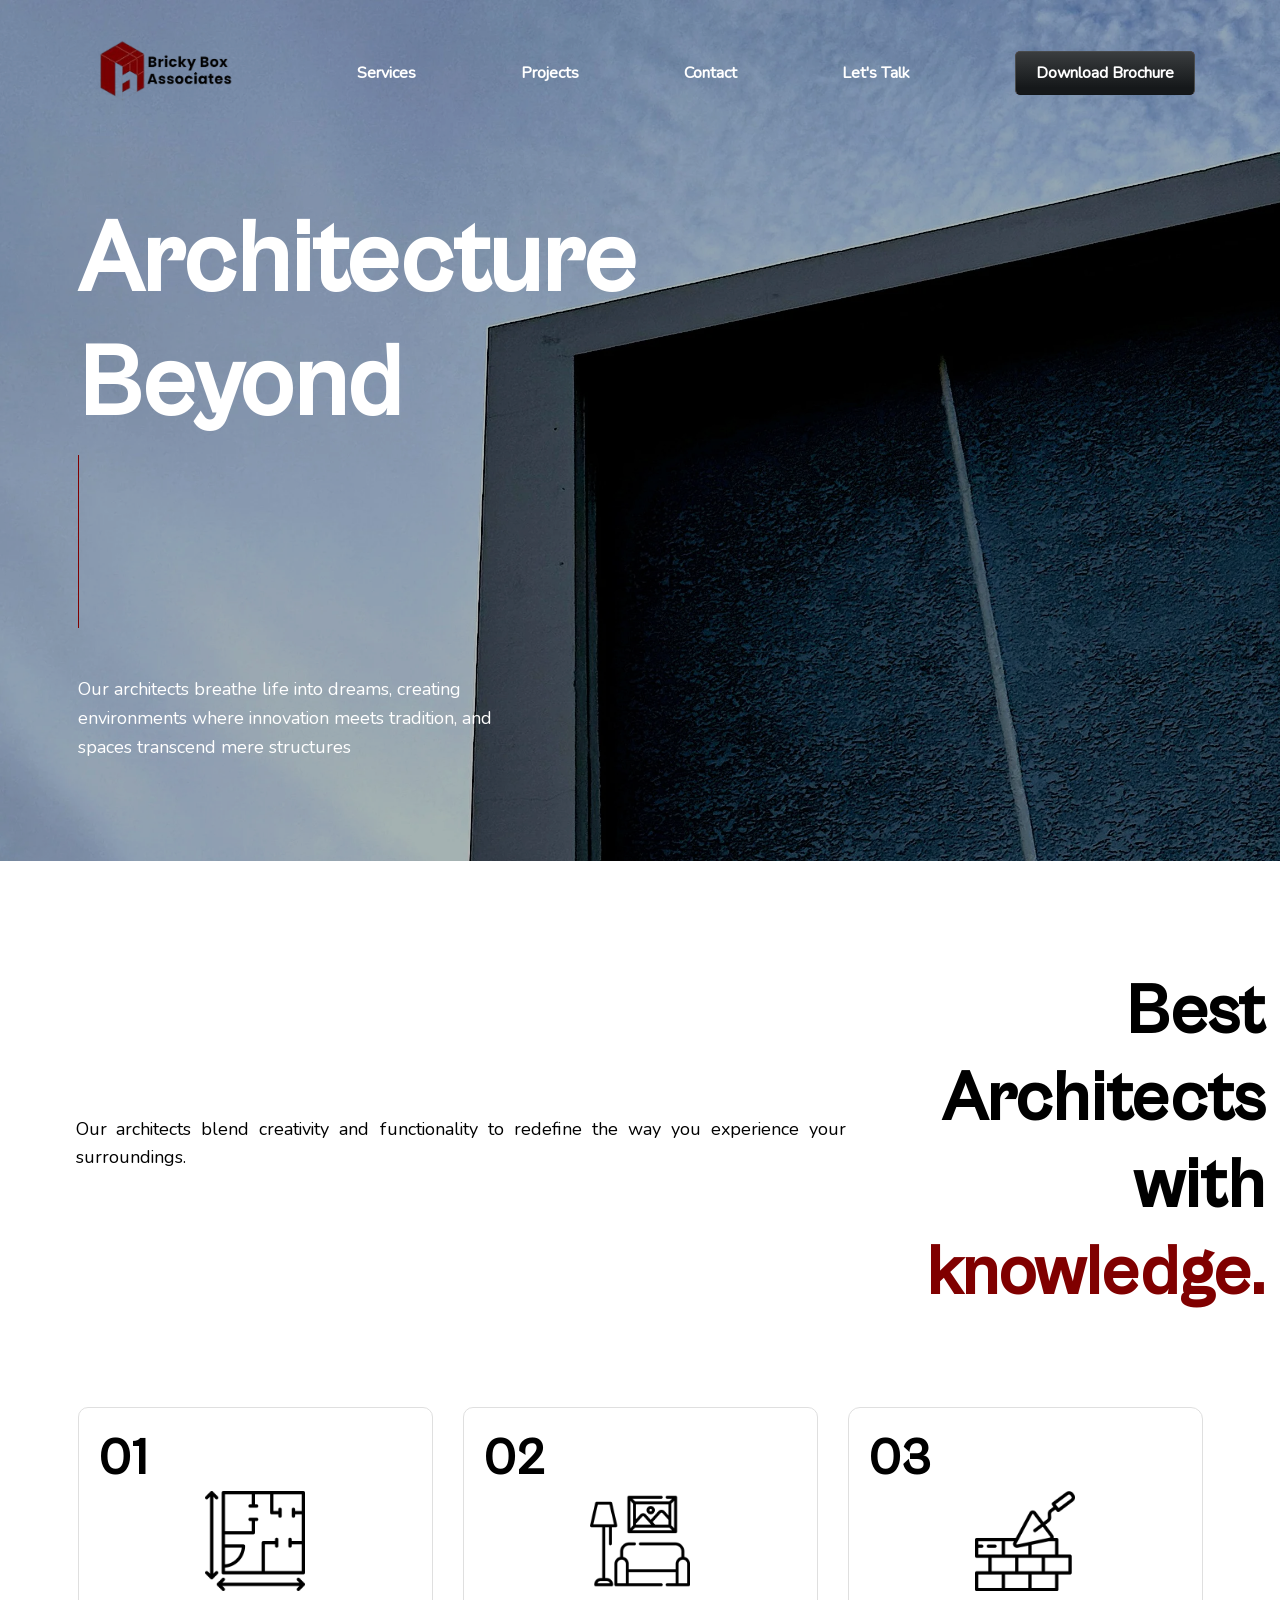
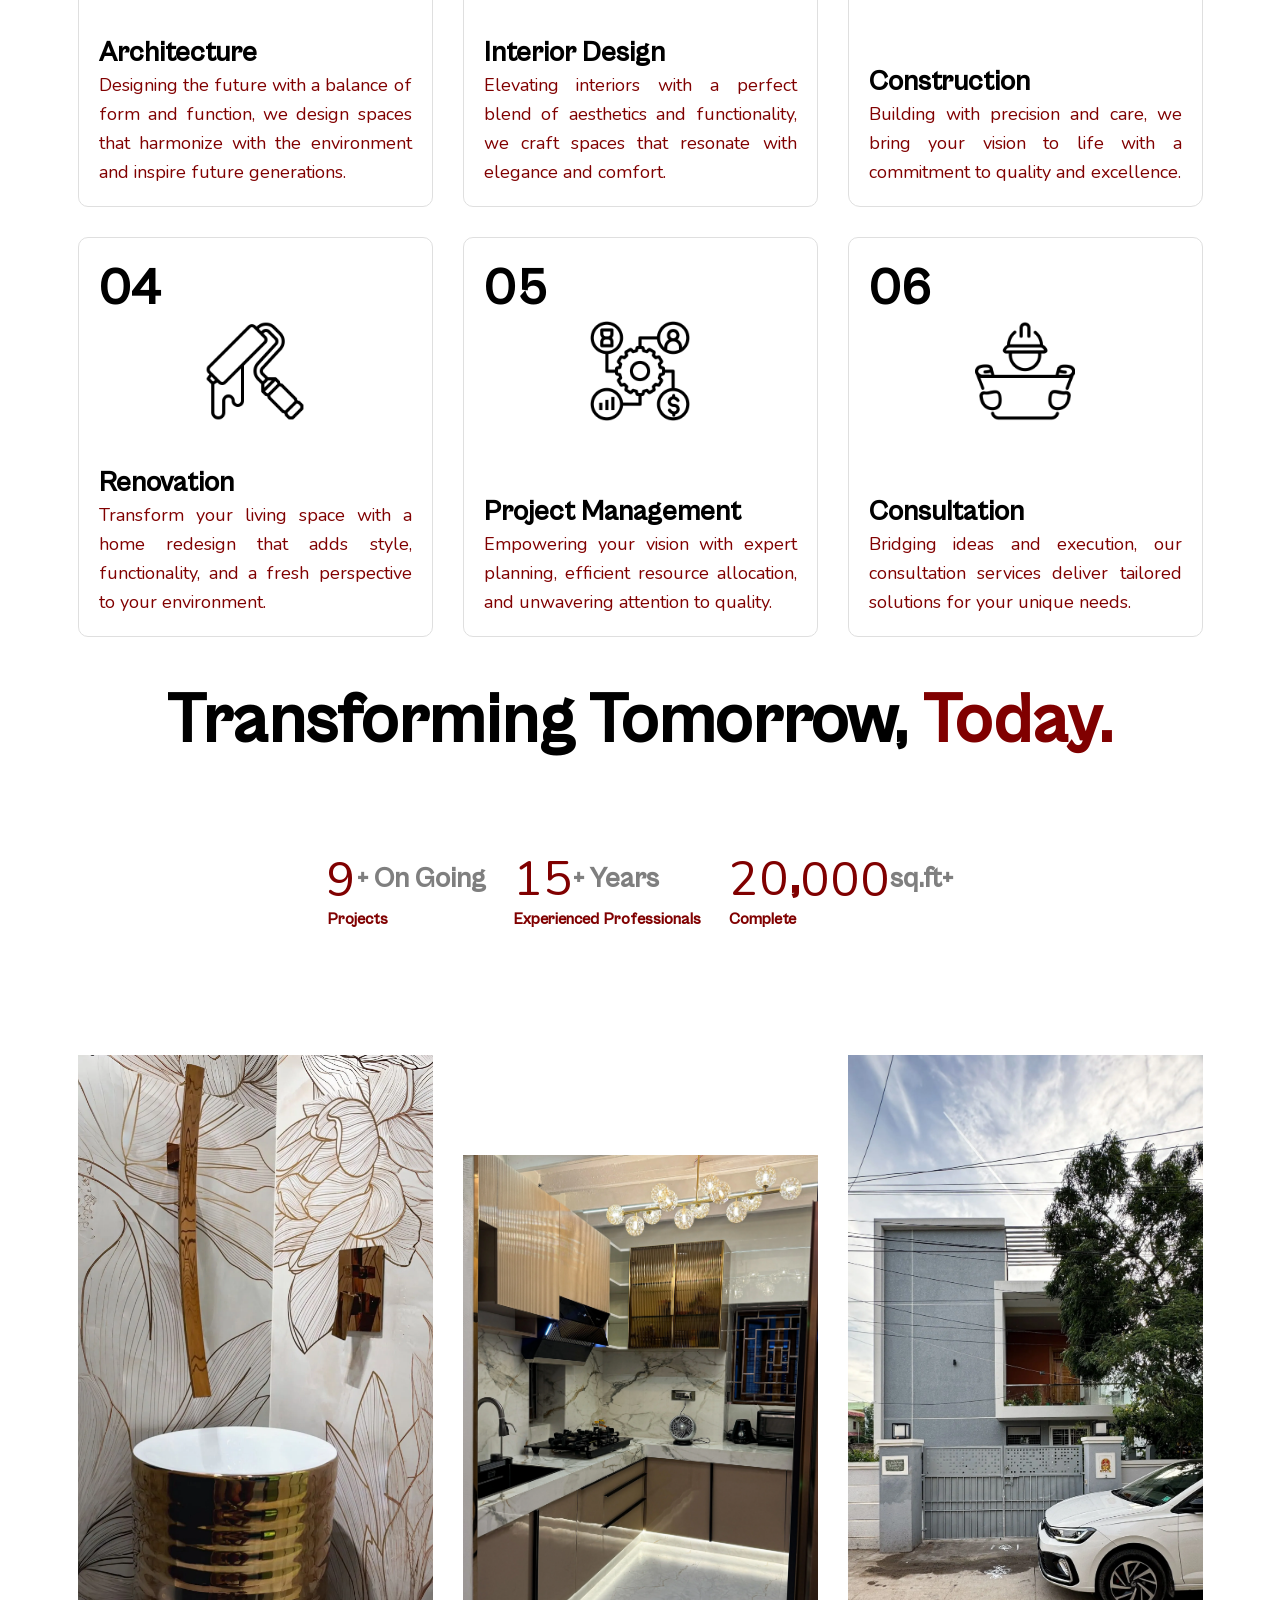
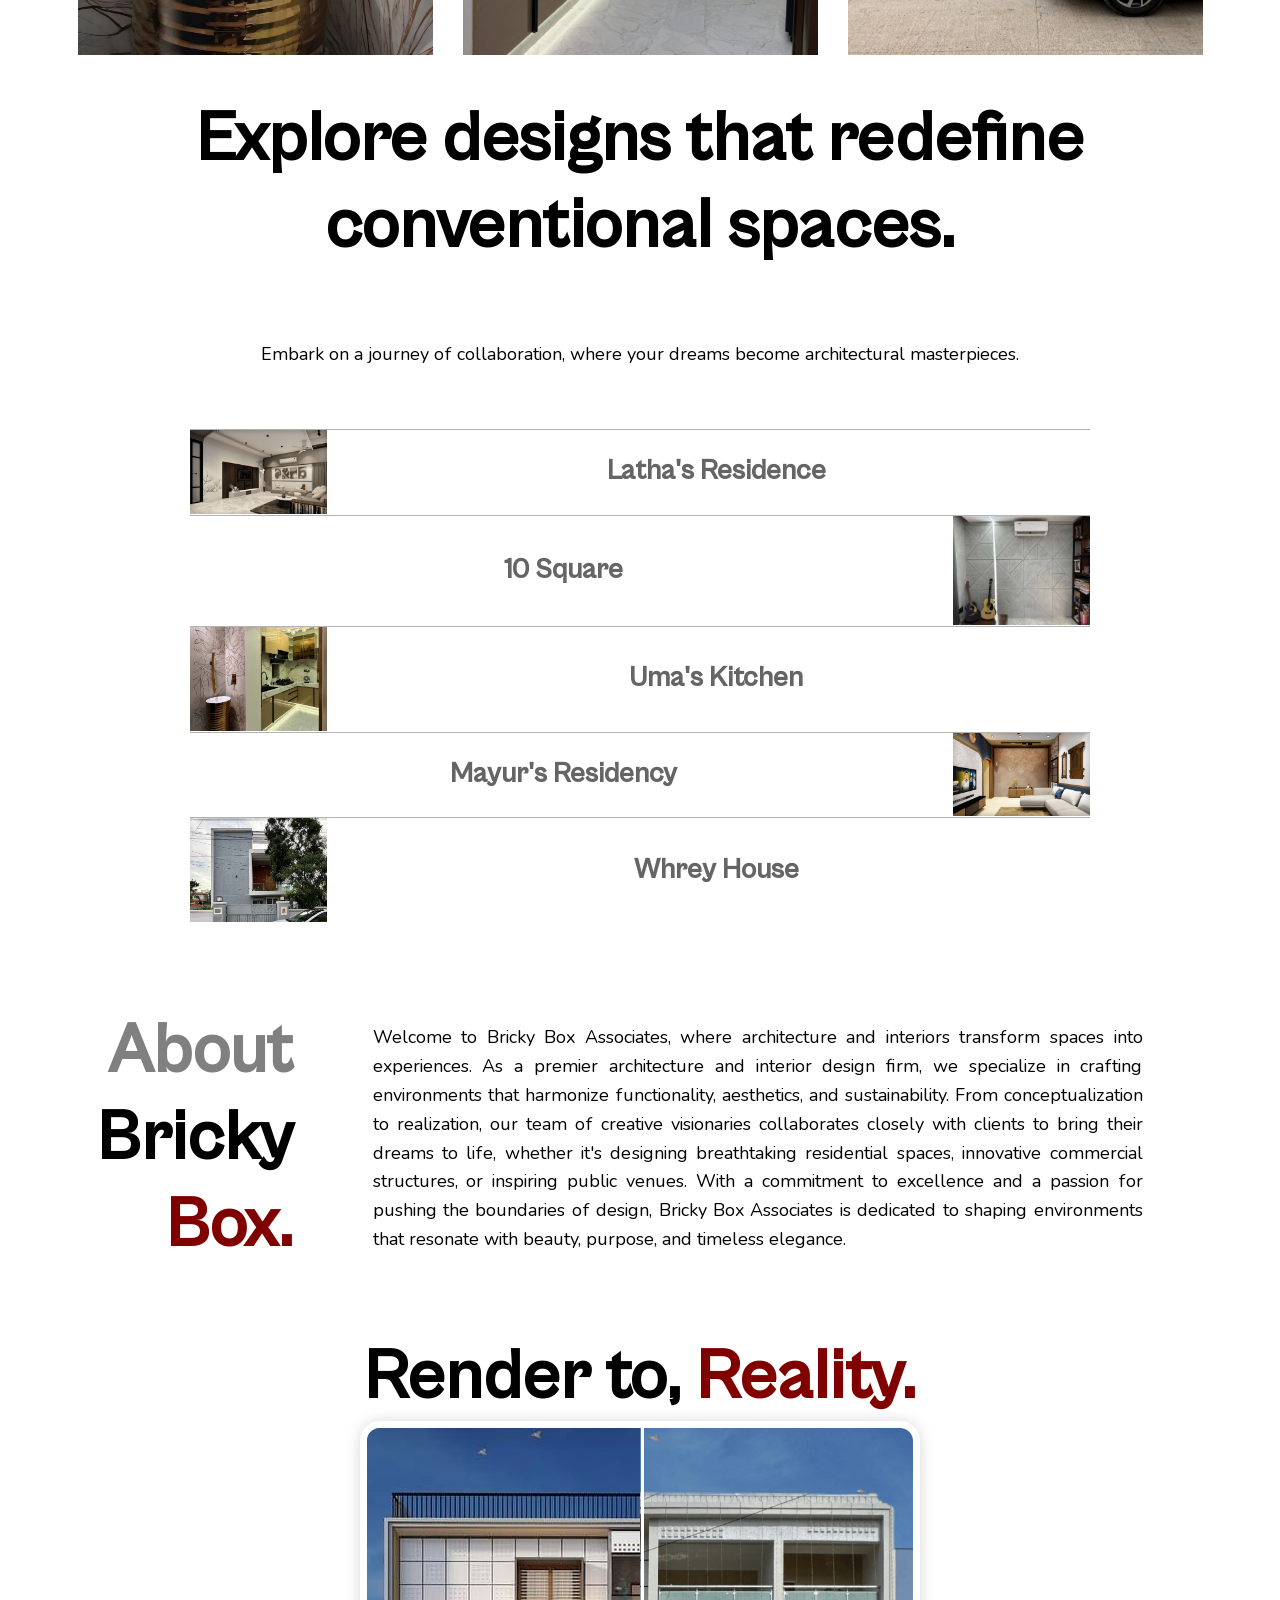
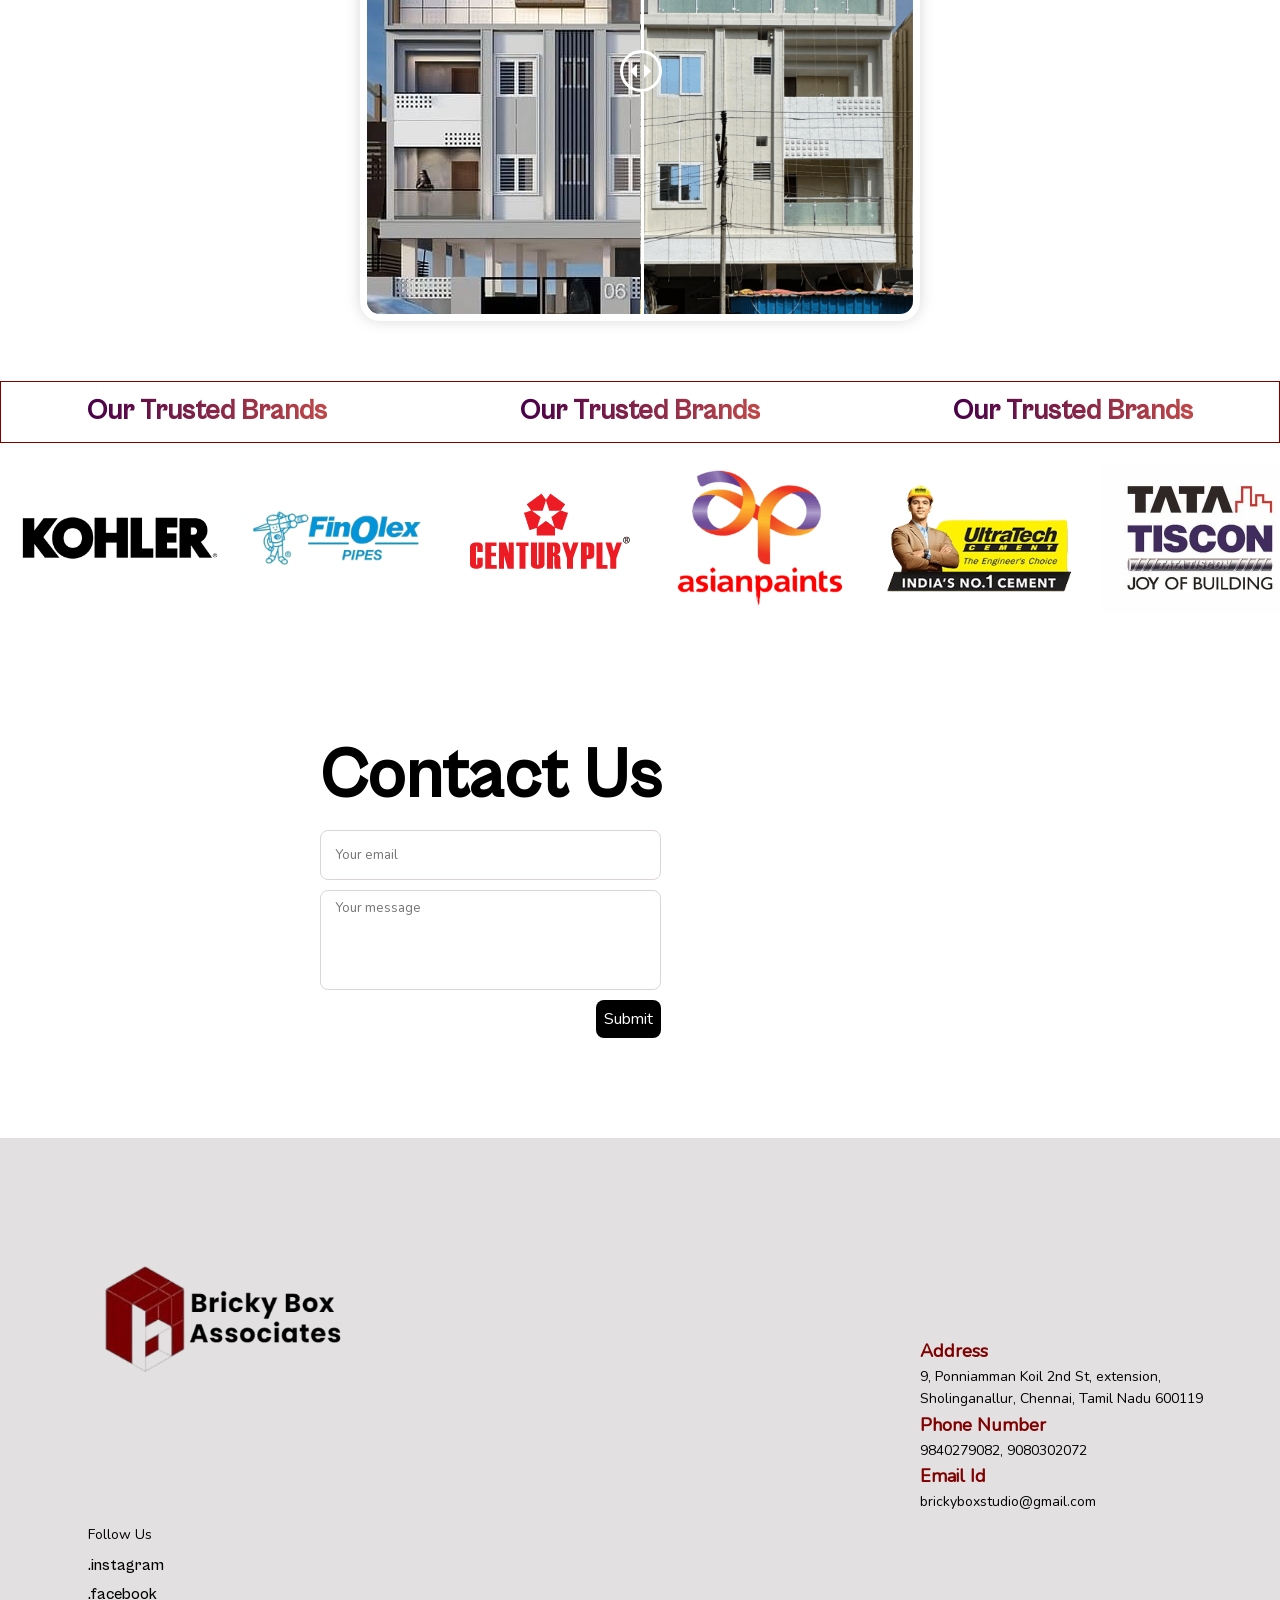
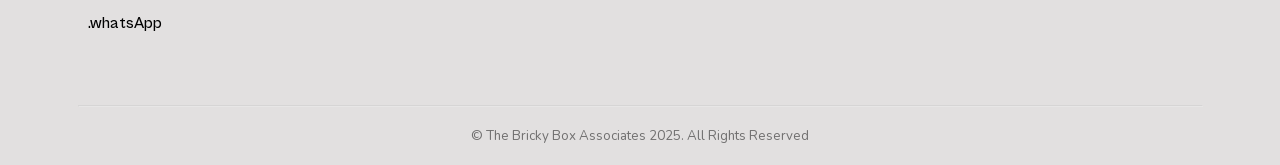
==== index.html @ faa847fd "Changed Project2" ====
<!DOCTYPE html>
<html lang="en">


<head>
    <link rel="shortcut icon" href="images/logo.png" type="favicon" />
    <meta charset="UTF-8">
    <link rel="icon" href="bricklogo.png" type="image/png">

    <meta name="viewport" content="width=device-width, initial-scale=1.0">
    <link rel="stylesheet" href="bootstrap-grid.css">
    <link rel="stylesheet" href="animate.css">
    <link rel="stylesheet" href="odometer.css">
    <link rel="stylesheet" href="style.css">
    <title>Bricky Box Associates</title>
    <style>
        
 
.menu_container {
    display: none;
}


.menu_container.active {
    display: flex
;
    align-items: center;
    justify-content: center;
    flex-wrap: wrap;
    margin: 0 auto;
    flex-direction: column;
}


.menu {
    cursor: pointer;
}

/* Optional: Mobile responsive styles */
@media screen and (max-width: 768px) {
    .menu_container {
        display: none;
        align-items: center;
        text-align: center;
        justify-content: center;
        margin: 0 auto;
        gap:20px;
        right: 0;
        background-color: #fff;
        width: 100%;
        box-shadow: 0px 4px 6px rgba(0,0,0,0.1);
         
  
    }
    
}

.intro{
    padding-block:10rem;
}
       
  

        /* Simple loading animation */
        .spinner {
            width: 50px;
            height: 50px;
            border: 5px solid #f3f3f3;
            border-top: 5px solid #3498db;
            border-radius: 50%;
            animation: spin 1s linear infinite;
        }

        @keyframes spin {
            0% { transform: rotate(0deg); }
            100% { transform: rotate(360deg); }
        }

    </style>
</head>

<body>
    <!-- <div id="loader">
        <div class="spinner"></div>
    </div> -->

    <main class="container-fluid p-0" id="#content">
        <nav class="container-fluid">
            <div class="container-xl">
                <a href="index.html" class="logo">
                    <img src="logo.png" alt="Logo">
                </a>
           
                <a href="#about">Services</a>
                <a href="#stats">Projects</a>
                <a href="#contact">Contact</a>
                <a href="https://wa.me/9840279082" target="_blank">Let's Talk</a>
                <a href="BRICKY BOX ASSOCIATES.pdf.pdf" class="btn_1" download="BRICKY BOX ASSOCIATES.pdf.pdf" id="downloadButton">
                    Download Brochure
                  </a>
               
                <div class="menu" id="menu-icon">
                    
                    <img src="images/whatsapp.png" alt="Menu" onclick="openWhatsApp()">
                    <img src="images/download 3.png" alt="Menu" onclick="downloadBrochure()">
                </div>
             
  
<script>
  
    
function openWhatsApp() {
    window.open("https://wa.me/9840279082", "_blank");
}

function downloadBrochure() {
    const link = document.createElement("a");
    link.href = "BRICKY BOX ASSOCIATES.pdf.pdf";
    link.download = "BRICKY BOX ASSOCIATES.pdf.pdf";
    document.body.appendChild(link);
    link.click();
    document.body.removeChild(link);
}
</script>

        
              
            </div>
        </nav>
        
      <script>document.getElementById("menu-icon").addEventListener("click", function () {
        const menuContainer = document.getElementById("menu-container");
        const body = document.body;
      
        // Toggle the menu visibility
        menuContainer.classList.toggle("active");
      
        // Prevent background scrolling
        if (menuContainer.classList.contains("active")) {
          body.classList.add("menu-open");
        } else {
          body.classList.remove("menu-open");
        }
      });
      
      // Close the menu and re-enable scrolling when a menu link is clicked
      const menuLinks = document.querySelectorAll(".menu_container a");
      menuLinks.forEach(link => {
        link.addEventListener("click", function () {
          const menuContainer = document.getElementById("menu-container");
          const body = document.body;
      
          menuContainer.classList.remove("active");
          body.classList.remove("menu-open");
        });
      });
      
    
    </script>
        <section class="intro">
            <div class="container-xl">
                <div class="heading_1 wow animate__animated animate__fadeInUp" id="beyond">
                    Architecture <br>
                      Beyond <br><span class="typewriter" id="type"></span>
                </div>
                <p class="wow animate__animated animate__fadeInUp" style="color: white;">
                    Our architects breathe life into dreams, creating
                    environments where innovation meets tradition,
                    and spaces transcend mere structures
                    
                </p>
                <!-- <div class="projects">
                    <div class="project wow animate__animated animate__fadeInUp">
                        <img src="images/2.jpg" alt="">
                    </div>
                    <div class="project wow animate__animated animate__fadeInUp">
                        <img src="images/3.jpg" alt="">
                    </div>
                </div> -->

            
            </div>
        </section>
        <br>
        <!-- <marquee behavior="scroll" direction="left" scrollamount="10">
            <div class="marque_holder">
             
                <img src="images/star.png" alt="">
                <div class="heading_3">SUSTAINABLE ARCHITECTURE</div>
                <img src="images/star.png" alt="">
                <div class="heading_3">INTERIOR DESIGN</div>
                <img src="images/star.png" alt="">
                <div class="heading_3">STRUCTURAL DESIGN</div>
                <img src="images/star.png" alt="">
                <div class="heading_3">BUILDING INFORMATION MODELING (BIM)</div>
                <img src="images/star.png" alt="">
                <div class="heading_3">PROJECT MANAGEMENT</div>
                <img src="images/star.png" alt="">
                <div class="heading_3">CONCEPTUAL DESIGN</div>
                <img src="images/star.png" alt="">
                <div class="heading_3"> PLANNING</div>
                <img src="images/star.png" alt="">
                <div class="heading_3">LANDSCAPE</div>
            </div>
        </marquee> -->
       
        <section class="about" id="about">
            <br><br><br>
            <div class="container-xl">
                <div class="section_heading">
                    <div>
                        <p class="wow animate__animated animate__fadeInUp">
                            Our architects blend creativity and functionality to redefine the way you experience your surroundings.
                        </p>
                    </div>
                    <div>
                        <div class="heading_2 wow animate__animated animate__fadeInUp" id="services">
                            Best Architects with <br>
                            <span>knowledge.</span>
                        </div>
                    </div>
                </div>
                <div class="row g-5">
                    <div class="col-md-4">
                        <div class="card wow animate__animated animate__fadeInUp animate__delay-0.5s">
                            <div class="card_header">
                                <span>01</span>
                                <div class="icon">
                                    <img src="images/arrow.png" alt="">
                                </div>
                            </div>
                            <center><img src="images/blueprint.png" style="width: 100px; height: 100px;"></center>
                            <div class="card_body">
                                <div class="heading_3">Architecture</div>
                                <p>Designing the future with a balance of form and function, we design spaces that harmonize with the environment and inspire future generations.</p>
                            </div>
                        </div>
                    </div>
                    <div class="col-md-4">
                        <div class="card wow animate__animated animate__fadeInUp animate__delay-1000ms">
                            <div class="card_header">
                                <span>02</span>
                                <div class="icon">
                                    <img src="images/arrow.png" alt="">
                                </div>
                            </div>
                            <center><img src="images/interior-design.png" style="width: 100px; height: 100px;"></center>
                            <div class="card_body">
                                <div class="heading_3">Interior Design</div>
                                <p>Elevating interiors with a perfect blend of aesthetics and functionality, we craft spaces that resonate with elegance and comfort.</p>
                            </div>
                        </div>
                    </div>
                    <div class="col-md-4">
                        <div class="card card_bg wow animate__animated animate__fadeInUp animate__delay-1500ms">
                            <div class="card_header">
                                <span>03</span>
                            </div>
                            <center><img src="images/brickwall.png" style="width: 100px; height: 100px;"></center>
                            <div class="card_body">
                                <div class="heading_3">Construction</div>
                                <p>Building with precision and care, we bring your vision to life with a commitment to quality and excellence.</p>
                            </div>
                        </div>
                    </div>
                    <div class="col-md-4">
                        <div class="card wow animate__animated animate__fadeInUp animate__delay-2000ms">
                            <div class="card_header">
                                <span>04</span>
                                <div class="icon">
                                    <img src="images/arrow.png" alt="">
                                </div>
                            </div>
                            <center><img src="images/paint-roller.png" style="width: 100px; height: 100px;"></center>
                            <div class="card_body">
                                <div class="heading_3">Renovation</div>
                                <p>Transform your living space with a home redesign that adds style, functionality, and a fresh perspective to your environment.</p>
                            </div>
                        </div>
                    </div>
                    <div class="col-md-4">
                        <div class="card wow animate__animated animate__fadeInUp animate__delay-2500ms">
                            <div class="card_header">
                                <span>05</span>
                                <div class="icon">
                                    <img src="images/arrow.png" alt="">
                                </div>
                            </div>
                            <center><img src="images/project-management.png" style="width: 100px; height: 100px;"></center>
                            <div class="card_body">
                                <div class="heading_3">Project Management</div>
                                <p>Empowering your vision with expert planning, efficient resource allocation, and unwavering attention to quality.</p>
                            </div>
                        </div>
                    </div>
                    <div class="col-md-4">
                        <div class="card wow animate__animated animate__fadeInUp animate__delay-300ms">
                            <div class="card_header">
                                <span>06</span>
                                <div class="icon">
                                    <img src="images/arrow.png" alt="">
                                </div>
                            </div>
                            <center><img src="images/engineer.png" style="width: 100px; height: 100px;"></center>
                            <div class="card_body">
                                <div class="heading_3">Consultation</div>
                                <p>Bridging ideas and execution, our consultation services deliver tailored solutions for your unique needs.</p>
                            </div>
                        </div>
                    </div>
                </div>
            </div>
        </section>
        
        <section class="rating">
            
            <div class="section_heading">
                <div class="heading_2 wow animate__animated animate__fadeInUp">
                    Transforming Tomorrow, <span>Today.</span> 
                </div>
            </div>
          
            <div class="container-xl">
                <!-- <div class="section_heading">
                    <div>
                        <div class="heading_2 wow animate__animated animate__fadeInUp">
                            Best Architect with 
                            knowledge
                        </div>
                    </div>
                    <div>
                        <p class="wow animate__animated animate__fadeInUp">
                            Welcome to a world where spaces transform into
                            works of art. Our architects bring a touch of
                            brilliance to every project
                        </p>
                      
                    </div>
                </div> -->
                <div class="stats" id="stats">
                    <div class="stat">
                        <div class="users heading_3"><span class="odometer" data-value="9">0</span>+ On Going</div>
                        <span> Projects</span>
                    </div>
                    <div class="stat">
                        <div class="shipments heading_3"><span class="odometer" data-value="15">0</span>+ Years</div>
                        <span> Experienced Professionals</span>
                    </div>
                    <div class="stat">
                        <div class="ratings heading_3"><span class="odometer" data-value="20000">0</span>sq.ft+</div>
                        <span>Complete</span>
                    </div>
                </div>
                <div class="row g-5">
                    <div class="col-md-4 image-card wow animate__animated animate__fadeInLeft" >
                        <img src="images/3-22.webp" alt="">
                    </div>
                    <div class="col-md-4 image-card wow animate__animated animate__fadeInUp">
                        <img src="images/IMG_6014.webp" alt="">
                        
                    </div>
                    <div class="col-md-4 image-card wow animate__animated animate__fadeInRight">
                        
                        <img src="images/slider3.webp" alt="">
                    </div>
                </div>
            </div>
        </section>
        <section class="portfolio">
            <div class="container-xl">
                <div class="section_heading">
                    <div class="heading_2 wow animate__animated animate__fadeInUp">
                        Explore designs that redefine <br>
                        conventional spaces.
                    </div>
                    <p class="wow animate__animated animate__fadeInUp">Embark on a journey of collaboration, where your dreams become architectural masterpieces.</p>
                </div>
                <div class="showcases">
                    <a href="Project1.html">
                         <div class="showcase wow animate__animated animate__fadeInUp">
                        
                        <div class="row">
                            <div class="col-md-2">
                                <img src="images/LathaResidency/LI FI_Photo - 4.jpg" alt="">
                            </div>
                            <div class="col-md-10">
                                <div class="heading_3">Latha's Residence</div>
                            </div>
                        </div>
                    </div></a>
                    <a href="Project2.html">
                    <div class="showcase wow animate__animated animate__fadeInUp">
                        <div class="row">
                            <div class="col-md-10">
                                <div class="heading_3">10 Square</div>
                            </div>
                            <div class="col-md-2">
                                <img src="images/10Square/IMG_2403-min (1).avif" alt="">
                            </div>
                        </div>
                    </div>
                </a>
                    <a href="Project3.html"><div class="showcase wow animate__animated animate__fadeInUp">
                        <div class="row">
                            <div class="col-md-2">
                                <img src="images/UmasKitchen/nextbanner.JPG" alt="">
                            </div>
                            <div class="col-md-10">
                                <div class="heading_3">Uma's Kitchen</div>
                            </div>
                        </div>
                    </div></a>
                    <a href="Project4.html"> <div class="showcase wow animate__animated animate__fadeInUp">
                        <div class="row">
                            <div class="col-md-10">
                                <div class="heading_3">Mayur's  Residency</div>
                            </div>
                            <div class="col-md-2">
                                <img src="images/MayurResidency/FINAL RENDER (LIVING ROOM)_14 - Photo.jpg" alt="">
                            </div>
                        </div>
                    </div></a>
                    <a href="Project5.html"><div class="showcase wow animate__animated animate__fadeInUp">
                        <div class="row">
                            <div class="col-md-2">
                                <img src="images/WhreyHouse/banner.JPG" alt="">
                            </div>

                            <div class="col-md-10">
                                <div class="heading_3">Whrey House</div>
                            </div>
                        </div>
                    </div>
                    </a>
                </div>
            </div>
        </section>
   
        
        <section class="brands" id="brands">
            <div class="container-xl">
                <div class="section_heading">
                    
                    <div>
                        <div class="heading_2 wow animate__animated animate__fadeInUp">
                            <span style="color: gray;">About</span> Bricky <span>Box.</span>  <br>
                           
                        
                        </div>
                    </div>
                    <div>
                        <p class="wow animate__animated animate__fadeInUp">
                            Welcome to Bricky Box Associates, where architecture and interiors transform spaces into experiences. As a premier architecture and interior design firm, we specialize in crafting environments that harmonize functionality, aesthetics, and sustainability. From conceptualization to realization, our team of creative visionaries collaborates closely with clients to bring their dreams to life, whether it's designing breathtaking residential spaces, innovative commercial structures, or inspiring public venues. With a commitment to excellence and a passion for pushing the boundaries of design, Bricky Box Associates is dedicated to shaping environments that resonate with beauty, purpose, and timeless elegance.
                        </p>
                       
                    </div>
                </div>
            </div>
            
            <!-- <div class="row g-0">
                <div class="col-md-3 col-sm-6 brand-holder">
                    <div class="brand-image wow animate__animated animate__fadeInUp">
                        <img src="images/Black_and_White_Modern_Personal_Brand_Logo__1_-removebg-preview.png" alt="">
                    </div>
                </div>
                <div class="col-md-3 col-sm-6 brand-holder">
                    <div class="brand-image wow animate__animated animate__fadeInUp animate__delay-1s">
                        <img src="images/brands3 (2).png " alt="">
                    </div>
                </div>
                <div class="col-md-3 col-sm-6 brand-holder">
                    <div class="brand-image wow animate__animated animate__fadeInUp animate__delay-2s">
                        <img src="images/Black_Cream_Minimalist_Monogram_Initial_Logo__1_-removebg-preview.png" alt="">
                    </div>
                </div>
                <div class="col-md-3 col-sm-6 brand-holder">
                    <div class="brand-image wow animate__animated animate__fadeInUp animate__delay-3s">
                        <img src="images/brands3 (3).png" alt="">
                    </div>
                </div>
              
            </div> -->
        </section>
        <section class="render">
        <div class="section_heading">
            <div class="heading_2 wow animate__animated animate__fadeInUp">
                Render to, <span>Reality.</span> 
            </div>
        </div>
<center>
        <div class="wrapper">
            <div class="images">
              <div class="img-1"></div>
              <div class="img-2"></div>
            </div>
            <div class="slider">
              <div class="drag-line">
                <span></span>
              </div>
              <input type="range" min="0" max="100" value="50">
            </div>
          </div>
        </center>
        </section>
         
      
          <script>
            const slider = document.querySelector(".slider input");
            const img = document.querySelector(".images .img-2");
            const dragLine = document.querySelector(".slider .drag-line");
            slider.oninput = ()=>{
              let sliderVal = slider.value;
              dragLine.style.left = sliderVal + "%";
              img.style.width = sliderVal + "%";
            }
          </script>
          <section>
          <div class="one">
            

<div class="marquee">
   
  
    <div aria-hidden="true" class="marquee__group">
        
    </div>
  </div>
  
  <div class="marquee marquee--borders" style="--duration: 60s">
    <div class="marquee__group">
      <p class="heading_3 wow animate__animated animate__fadeInUp">Our Trusted Brands</p>
      <p aria-hidden="true" class="heading_3 wow animate__animated animate__fadeInUp">Our Trusted Brands</p>
      <p aria-hidden="true" class="heading_3 wow animate__animated animate__fadeInUp">Our Trusted Brands</p>
    </div>
  
    <div aria-hidden="true" class="marquee__group">
      <p class="heading_3 wow animate__animated animate__fadeInUp">Our Trusted Brands</p>
      <p class="heading_3 wow animate__animated animate__fadeInUp">Our Trusted Brands</p>
      <p class="heading_3 wow animate__animated animate__fadeInUp">Our Trusted Brands</p>
    </div>
  </div>
  
  <div class="marquee marquee--reverse">
    <div class="marquee__group">
        
        <img src="images/kaja.webp" alt="">  
        <img src="images/kohler-logo.png" alt="">  
    
        <img src="images/finolex-pipes-111-6-removebg-preview.png" alt="">
        <img src="images/century.png" alt="">
        <img src="images/asianpaints.png" alt="">
        <img src="images/ultra-removebg-preview.png" alt="">
        <img src="images/tata tiscon.jpg" alt="">
        <img src="images/Saint Gobain.jpg" alt="">
        <img src="images/hettich-logo.png" alt="">
        <img src="images/haefele_logo.png" alt="">
        <img src="images/ebco-removebg-preview.png" alt="">
    
        <img src="images/legrand-logo.png" alt="">
        <img src="images/kaja.webp" alt="">  
        <img src="images/kohler-logo.png" alt="">  
    
        <img src="images/finolex-pipes-111-6-removebg-preview.png" alt="">
        <img src="images/century.png" alt="">
        <img src="images/asianpaints.png" alt="">
        <img src="images/ultra-removebg-preview.png" alt="">
        <img src="images/tata tiscon.jpg" alt="">
        <img src="images/Saint Gobain.jpg" alt="">
        <img src="images/hettich-logo.png" alt="">
        <img src="images/haefele_logo.png" alt="">
        <img src="images/ebco-removebg-preview.png" alt="">
    
        <img src="images/legrand-logo.png" alt="">
        <img src="images/kaja.webp" alt="">  
        <img src="images/kohler-logo.png" alt="">  
    
        <img src="images/finolex-pipes-111-6-removebg-preview.png" alt="">
        <img src="images/century.png" alt="">
        <img src="images/asianpaints.png" alt="">
        <img src="images/ultra-removebg-preview.png" alt="">
        <img src="images/tata tiscon.jpg" alt="">
        <img src="images/Saint Gobain.jpg" alt="">
        <img src="images/hettich-logo.png" alt="">
        <img src="images/haefele_logo.png" alt="">
        <img src="images/ebco-removebg-preview.png" alt="">
    
        <img src="images/legrand-logo.png" alt="">
        
      
       
      </div>
    
      
  </div>
          </div>
        </section>


          <div class="contact" id="contact">
            <div class="contact-content">  
                <form class="form" action="https://formsubmit.co/brickyboxstudio@gmail.com" method="POST">
                    <div class="heading_2 wow animate__animated animate__fadeInUp">
                        Contact Us
                    </div>
                    <input type="text" placeholder="Your email" name="email" class="input" id="email">
                    <textarea placeholder="Your message" id="" name="name"></textarea>
                    <button type="submit">Submit</button>
                </form>
            </div>  
        
            <div class="map-container">
                <iframe class="map" width="100%" height="300" frameborder="0" scrolling="no" marginheight="0" marginwidth="0" 
                    src="https://maps.google.com/maps?width=100%25&amp;height=500&amp;hl=en&amp;q=Bricky%20Box%20Associates+(Bricky%20Box)&amp;t=&amp;z=15&amp;ie=UTF8&amp;iwloc=B&amp;output=embed">
                </iframe>
            </div>
        </div>
        <script>
          
            function sendemail(e) {
                e.preventDefault(); 
                Email.send({
                    Host : "smtp.elasticemail.com", // SMTP server
                    Username : "janishkumarjk25@gmail.com", // Replace with your email address
                    Password : "1FAC9B37ED07A6842DBCA053C4B9884CF5C9", // Replace with your SMTP API key
                    To : 'yuvaraj0313@gmail.com', // Recipient's email address
                    From : document.getElementById('email').value, // Sender's email address
                    Subject : "Contact Us Form - " + document.getElementById('email').value, // Subject of the email
                    Body : document.getElementById('message').value // Message body from textarea
                }).then(
                    message => alert("Email sent successfully!")
                ).catch(
                    error => alert("Failed to send email. Please try again.")
                );
                
                return true; // Return true to confirm submission
            }
        </script>
        <footer>
            <div class="container-xl">
                <div class="footer">
                    <div>
                        <a href="index.html" class="logo wow animate__animated animate__fadeInUp">
                            <img src="logo.png" alt="" style="height: 300px; width: 300px;">
                        </a>
                        <div class="wow animate__animated animate__fadeInUp">
                            <p>Follow Us</p>
                            <span> <a href="https://www.instagram.com/bricky_box?igsh=MXVsbTZweWZ0eHV1Yg==">.instagram</a></span>
                            <span> <a href="https://www.facebook.com/share/1EKoUywx1z/">.facebook</a></span>
                            <span>  <a href="https://wa.me/9840279082" target="_blank">.whatsApp</a></span>
                        </div>
                    </div>
                    <div class="wow animate__animated animate__fadeInUp">
                        <p>
                            <b style="font-weight: bold; color: maroon; font-size: large;">Address</b> <br>
                            <a href="https://maps.app.goo.gl/8CMjiecNEFTiKjtT8" 
                               target="_blank" 
                               style="text-decoration: none; color: black;">
                              9, Ponniamman Koil 2nd St, extension, <br>Sholinganallur, Chennai, Tamil Nadu 600119
                            </a>
                            <br>
                            <b style="font-weight: bold; color: maroon; font-size: large;">Phone Number</b> <br>
                            <a href="tel:9840279082" style="text-decoration: none; color: black;">9840279082</a>, 
                            <a href="tel:9080302072" style="text-decoration: none; color: black;">9080302072</a>
                            <br>
                            <b style="font-weight: bold; color: maroon; font-size: large;">Email Id</b> <br>
                            <a href="mailto:brickyboxstudio@gmail.com" style="text-decoration: none; color: black;">brickyboxstudio@gmail.com</a>
                          </p>
                          
                    </div>
                  

                  
                </div>
                <br>
                <hr>
                <small> &copy; The Bricky Box Associates 2025. All Rights Reserved</small>
            </div>
        </footer>
    </main>
    <script src="odometer.js"></script>
    <script src="wow.js"></script>
    <script src="lenis.js"></script>
    <script>
        document.querySelectorAll('a[href^="#"]').forEach(anchor => {
    anchor.addEventListener('click', function (e) {
        e.preventDefault();

        const targetElement = document.querySelector(this.getAttribute('href'));
        window.scrollTo({
            top: targetElement.offsetTop,
            behavior: 'smooth'
        });
    });
});

        const wow = new WOW();
        wow.init();
        const lenis = new Lenis();
        const stats = document.querySelector('.stats');
        let odometerStarted = false;

        function raf(time) {
            lenis.raf(time);
            const statsPosition = stats.getBoundingClientRect();
            if (!odometerStarted && statsPosition.top <= window.innerHeight && statsPosition.bottom >= 0) {
                const odometers = document.querySelectorAll('.odometer');
                odometers.forEach(odometer => {
                    odometer.innerHTML = odometer.getAttribute('data-value');
                });
                odometerStarted = true;
            }
            requestAnimationFrame(raf);
        }
        requestAnimationFrame(raf);
        
        const menu = document.querySelector(".menu");
        const menuContainer = document.querySelector(".menu_container");
        let menuToggle = false;
        menu.addEventListener("click", ()=>{
            if(!menuToggle){
                menuContainer.style.transform = "translateX(0)";
                lenis.stop();
            }
            else{
                menuContainer.style.transform = "translateX(100%)";
                lenis.start();
            }
            
            menuToggle = !menuToggle
        })

        function initComparisons() {
  var x, i;
  /* Find all elements with an "overlay" class: */
  x = document.getElementsByClassName("img-comp-overlay");
  for (i = 0; i < x.length; i++) {
    /* Once for each "overlay" element:
    pass the "overlay" element as a parameter when executing the compareImages function: */
    compareImages(x[i]);
  }
  function compareImages(img) {
    var slider, img, clicked = 0, w, h;
    /* Get the width and height of the img element */
    w = img.offsetWidth;
    h = img.offsetHeight;
    /* Set the width of the img element to 50%: */
    img.style.width = (w / 2) + "px";
    /* Create slider: */
    slider = document.createElement("DIV");
    slider.setAttribute("class", "img-comp-slider");
    /* Insert slider */
    img.parentElement.insertBefore(slider, img);
    /* Position the slider in the middle: */
    slider.style.top = (h / 2) - (slider.offsetHeight / 2) + "px";
    slider.style.left = (w / 2) - (slider.offsetWidth / 2) + "px";
    /* Execute a function when the mouse button is pressed: */
    slider.addEventListener("mousedown", slideReady);
    /* And another function when the mouse button is released: */
    window.addEventListener("mouseup", slideFinish);
    /* Or touched (for touch screens: */
    slider.addEventListener("touchstart", slideReady);
     /* And released (for touch screens: */
    window.addEventListener("touchend", slideFinish);
    function slideReady(e) {
      /* Prevent any other actions that may occur when moving over the image: */
      e.preventDefault();
      /* The slider is now clicked and ready to move: */
      clicked = 1;
      /* Execute a function when the slider is moved: */
      window.addEventListener("mousemove", slideMove);
      window.addEventListener("touchmove", slideMove);
    }
    function slideFinish() {
      /* The slider is no longer clicked: */
      clicked = 0;
    }
    function slideMove(e) {
      var pos;
      /* If the slider is no longer clicked, exit this function: */
      if (clicked == 0) return false;
      /* Get the cursor's x position: */
      pos = getCursorPos(e)
      /* Prevent the slider from being positioned outside the image: */
      if (pos < 0) pos = 0;
      if (pos > w) pos = w;
      /* Execute a function that will resize the overlay image according to the cursor: */
      slide(pos);
    }
    function getCursorPos(e) {
      var a, x = 0;
      e = (e.changedTouches) ? e.changedTouches[0] : e;
      /* Get the x positions of the image: */
      a = img.getBoundingClientRect();
      /* Calculate the cursor's x coordinate, relative to the image: */
      x = e.pageX - a.left;
      /* Consider any page scrolling: */
      x = x - window.pageXOffset;
      return x;
    }
    function slide(x) {
      /* Resize the image: */
      img.style.width = x + "px";
      /* Position the slider: */
      slider.style.left = img.offsetWidth - (slider.offsetWidth / 2) + "px";
    }
  }
}
    </script>
    <script>
        initComparisons();
        </script>
</body>
</html>
---- odometer.css ----
/* ===( Build By : CODE AASHU )=== */
.odometer.odometer-auto-theme, .odometer.odometer-theme-default {
    display: inline-block;
    vertical-align: middle;
    *vertical-align: auto;
    *zoom: 1;
    *display: inline;
    position: relative;
  }
  .odometer.odometer-auto-theme .odometer-digit, .odometer.odometer-theme-default .odometer-digit {
    display: inline-block;
    vertical-align: middle;
    *vertical-align: auto;
    *zoom: 1;
    *display: inline;
    position: relative;
  }
  .odometer.odometer-auto-theme .odometer-digit .odometer-digit-spacer, .odometer.odometer-theme-default .odometer-digit .odometer-digit-spacer {
    display: inline-block;
    vertical-align: middle;
    *vertical-align: auto;
    *zoom: 1;
    *display: inline;
    visibility: hidden;
  }
  .odometer.odometer-auto-theme .odometer-digit .odometer-digit-inner, .odometer.odometer-theme-default .odometer-digit .odometer-digit-inner {
    text-align: left;
    display: block;
    position: absolute;
    top: 0;
    left: 0;
    right: 0;
    bottom: 0;
    overflow: hidden;
  }
  .odometer.odometer-auto-theme .odometer-digit .odometer-ribbon, .odometer.odometer-theme-default .odometer-digit .odometer-ribbon {
    display: block;
  }
  .odometer.odometer-auto-theme .odometer-digit .odometer-ribbon-inner, .odometer.odometer-theme-default .odometer-digit .odometer-ribbon-inner {
    display: block;
    -webkit-backface-visibility: hidden;
  }
  .odometer.odometer-auto-theme .odometer-digit .odometer-value, .odometer.odometer-theme-default .odometer-digit .odometer-value {
    display: block;
    -webkit-transform: translateZ(0);
  }
  .odometer.odometer-auto-theme .odometer-digit .odometer-value.odometer-last-value, .odometer.odometer-theme-default .odometer-digit .odometer-value.odometer-last-value {
    position: absolute;
  }
  .odometer.odometer-auto-theme.odometer-animating-up .odometer-ribbon-inner, .odometer.odometer-theme-default.odometer-animating-up .odometer-ribbon-inner {
    -webkit-transition: -webkit-transform 2s;
    -moz-transition: -moz-transform 2s;
    -ms-transition: -ms-transform 2s;
    -o-transition: -o-transform 2s;
    transition: transform 2s;
  }
  .odometer.odometer-auto-theme.odometer-animating-up.odometer-animating .odometer-ribbon-inner, .odometer.odometer-theme-default.odometer-animating-up.odometer-animating .odometer-ribbon-inner {
    -webkit-transform: translateY(-100%);
    -moz-transform: translateY(-100%);
    -ms-transform: translateY(-100%);
    -o-transform: translateY(-100%);
    transform: translateY(-100%);
  }
  .odometer.odometer-auto-theme.odometer-animating-down .odometer-ribbon-inner, .odometer.odometer-theme-default.odometer-animating-down .odometer-ribbon-inner {
    -webkit-transform: translateY(-100%);
    -moz-transform: translateY(-100%);
    -ms-transform: translateY(-100%);
    -o-transform: translateY(-100%);
    transform: translateY(-100%);
  }
  .odometer.odometer-auto-theme.odometer-animating-down.odometer-animating .odometer-ribbon-inner, .odometer.odometer-theme-default.odometer-animating-down.odometer-animating .odometer-ribbon-inner {
    -webkit-transition: -webkit-transform 2s;
    -moz-transition: -moz-transform 2s;
    -ms-transition: -ms-transform 2s;
    -o-transition: -o-transform 2s;
    transition: transform 2s;
    -webkit-transform: translateY(0);
    -moz-transform: translateY(0);
    -ms-transform: translateY(0);
    -o-transform: translateY(0);
    transform: translateY(0);
  }
  
  .odometer.odometer-auto-theme, .odometer.odometer-theme-default {
    font-family: "Helvetica Neue", sans-serif;
    line-height: 1.1em;
  }
  .odometer.odometer-auto-theme .odometer-value, .odometer.odometer-theme-default .odometer-value {
    text-align: center;
  }
---- style.css ----
* {
  margin: 0;
  padding: 0;
  box-sizing: border-box;
  font-family: "text", sans-serif;
 
  font-weight: 500;
}

html {
  font-size: 62.5%;
  overflow-x: hidden;
 
  
}

::-webkit-scrollbar {
  display: none;
}
main{
  /* scroll-behavior: smooth; */
}
@font-face {
  font-family: "heading";
  src: url("CabinetGrotesk.ttf") format("truetype");
}

@font-face {
  font-family: "text";
  src: url("Nunito.ttf") format("truetype");
}

body {
  font-size: 1.6rem;
  background: transparent;
  color: #bfbfbf;
  overflow-x: hidden;
}

a {
  text-decoration: none;
  color: inherit;
}

/* Headings */

.heading_1 {
  font-family: "heading";
  font-size: 12rem;
  font-weight: bold;
  color: black;
}
#beyond{
  font-family: "heading";
  font-size: 10rem;
  font-weight: bold;
  color: rgb(255, 255, 255);
}

#type{
  font-size: 15rem;
}
.heading_2 {
  font-family: "heading";
  font-size: 7rem;
  font-weight: bold;
  color: black;
}

.heading_3 {
  font-family: "heading";
  font-size: 2.8rem;
  font-weight: bold;
  color: black;
}

.section_heading {
  display: flex;
  align-items: center;
  justify-content: center;
  gap: 20px;
  text-align: justify;
  
}

.section_heading p {
  width: 70ch;
  margin: 60px;
  color: #000000;
}

.section_heading .btn_2 {
  margin-top: 2rem;
}

/* Headings */

/* Buttons */

.btn_1 {
  padding: 1rem 3rem;
  border-radius: 2rem;
  font-size: 1.3rem;
  border: 1px solid #494b4c;
  border-bottom-color: #121619;
  color: #c6c6c6;
  background: linear-gradient(to top, #15181a 15%, #333638 85%, #3a3d3f);
}

.btn_2 {
  color: black;
  font-family: "heading", sans-serif;
  font-size: 2.4rem;
  display: flex;
  width: fit-content;
}

.btn_2::after {
  content: "";
  background-image: url("circle-arrow.png");
  background-size: contain;
  background-repeat: no-repeat;
  background-position-y: bottom;
  width: 4rem;
  height: 3rem;
  display: inline-block;
  margin-left: 1rem;
  transition: 0.3s ease;
}

.btn_2:hover::after {
  transform:  scale(1.1);
}

/* Buttons */

/* Page */
main {
 
  width: 100vw;
  height: fit-content;
  display: flex;
  flex-direction: column;
}

nav {
background-color: transparent;

}

nav .container-xl {
  display: flex;
  align-items: center;
  color: #000000;
  padding: 1rem 0;
  gap: 3rem;
  position: relative;
  
}

.logo {
  margin-right: auto;
}

.logo img {
  height: 8rem;
  object-fit: contain;
}

nav .btn_1 {
  margin-left: auto;
}

.menu{
  position: relative;
  z-index: 20;
  cursor: pointer;
}

.menu img {
  width: 2.8rem;
  object-fit: contain;
  opacity: 0.8;
  margin-right: 15px;
}

.menu_container {
  position: fixed;
  top: 0;
  left: 0;
  height: 100vh;
  width: 100vw;
  background: #333638;           /* Dark background for the menu */
  z-index: 10;                   /* Ensure it stays on top */
  display: block;                 /* Flexbox layout for centering */
  flex-direction: column;        /* Stack links vertically */
  justify-content: center;       /* Center links vertically */
  align-items: center;           /* Center links horizontally */
  gap: 2rem;                     /* Space between links */
  transform: translateX(100%);   /* Initial position off-screen */
  transition: transform 1s ease; /* Smooth slide-in transition */
  overflow: hidden;              /* Prevent scrolling inside the menu */
}

.menu_container a:not(.btn_1) {
  font-size: 2em !important;     /* Large, bold text */
  font-weight: bold;
  color: white;                  /* Changed to white for contrast on dark bg */
  font-family: "heading", sans-serif;
  text-decoration: none;         /* Remove underline from links */
  padding: 10px 20px;            /* Add padding for better spacing */
  display: block !important; /* Keep links inline and centered */
  justify-content: center;       /* Center text horizontally */
  align-items: center;           /* Center text vertically */
  transition: color 0.3s ease;   /* Smooth hover color change */
}

.menu_container a:not(.btn_1):hover {
  color: #8e8e8e;                /* Subtle hover effect with lighter text */
}

.menu_container .btn_1 {
  margin-left: 0;                /* Reset margin */
  display: inline-block !important; /* Ensure button-like behavior */
  padding: 10px 20px;            /* Add padding for better click area */
  background: #555;              /* Optional: button background color */
  color: white;                  /* Button text color */
  border-radius: 5px;            /* Rounded corners for button */
  text-decoration: none;         /* Remove underline */
  transition: background 0.3s ease, color 0.3s ease; /* Smooth button hover */
}

.menu_container .btn_1:hover {
  background: #777;              /* Lighter background on hover */
  color: #fff;                   /* White text on hover */
}


main p {
  font-size: 1.8rem;
  line-height: 1.6;
}
nav.container-fluid {
  background-color: rgba(0, 0, 0, 0.5); /* Transparent black background for visibility */
}
/* Navbar Styles */
nav.container-fluid {
  background-color: transparent; /* Remove the background color */
  position: absolute; /* Ensures the navbar stays on top */
  top: 0;
  left: 0;
  width: 100%;
  padding: 20px 0;
  z-index: 9999; /* Keep the navbar on top */
}

nav.container-fluid .container-xl {
  display: flex;
  justify-content: space-between;
  align-items: center;
}

nav.container-fluid a {
  color: #fff; /* Ensure text remains visible */
  text-decoration: none;
  margin: 0 15px;
  font-size: 16px;
  scroll-behavior: smooth ;
  font-weight: bold;
}

nav.container-fluid .logo img {
  max-height: 100px;
}

nav.container-fluid .btn_1 {
  padding: 10px 20px;
background-color: maroon;
  color: #fff;
  border-radius: 5px;
  text-decoration: none;
}

nav.container-fluid .btn_1:hover {
  background-color: #0056b3; /* Darker blue on hover */
}

/* Hamburger menu and mobile responsiveness */
.menu {
  display: none;
}

/* Responsive navigation */
@media (max-width: 768px) {
  .menu {
      display: block;
      cursor: pointer;
  }

  .menu_container {
      display: none; /* Initially hidden on mobile */
  }

  .menu_container a {
      display: block;
      margin: 10px 0;
  }
}

.intro {
  background: url("quality1.webp")   ;
  background-size: cover;
  
  position: relative;
  
 
}

.intro::before {
  content: "";
  position: absolute;
  inset: 0;
  background: rgba(0, 0, 0, 0.3);
  z-index: 1;
}

.intro .heading_1 {
  position: relative;
  margin-top: 10rem;
  z-index: 2;
  color: white;
}

.intro p {
  position: relative;
  margin-top: 4rem;
  z-index: 2;
  width: 38ch;
  max-width: 100%;
}

.projects {
  display: flex;
  gap: 4rem;
  margin-top: 4rem;
}

.projects .project {
  height: 18rem;
  width: 15rem;
  overflow: hidden;
  border-radius: 1rem;
  cursor: pointer;
  position: relative;
  z-index: 2;
}

.projects .project img {
  height: 100%;
  width: 100%;
  object-fit: cover;
  transition: 0.3s ease;
}

.projects .project:hover img {
  transform:  scale(1.5);
}

.intro .btn_2 {
  position: relative;
  z-index: 2;
  margin-block: 6rem;
}

section {
  background: white;
  padding-block: 2rem;
}

.about .section_heading .heading_2 {
  text-align: right;
}

.about .row {
  word-break: break-word;
  word-wrap: break-word; /* Breaks long words */
    overflow-wrap: break-word; /* Ensures long words break properly if necessary */
    text-align: justify;
  margin-top: 6rem;
}

.about .card {
  word-break: break-word;
  word-wrap: break-word; /* Breaks long words */
    overflow-wrap: break-word; /* Ensures long words break properly if necessary */
    text-align: justify;
  height: 40rem;
  width: 100%;
  background: rgb(255, 255, 255);
  border-radius: 1rem;
  border: 1px solid #dfdfdf;
  padding: 2rem;
  display: flex;
  flex-direction: column;
  text-wrap: wrap;
}

.about .card_header {
  word-break: break-word;
  word-wrap: break-word; /* Breaks long words */
    overflow-wrap: break-word; /* Ensures long words break properly if necessary */
    text-align: justify;
  display: flex;
  align-items: center;
  justify-content: space-between;
}

.about .card_header span {
  font-size: 5rem;
  font-weight: bold;
  font-family: "heading", sans-serif;
  color: black;
}

.about .card_header .icon img {
  height: 5rem;
  object-fit: contain;
}

.about .card_body {
  word-break: break-word;
  word-wrap: break-word; /* Breaks long words */
    overflow-wrap: break-word; /* Ensures long words break properly if necessary */
    text-align: justify;
  margin-top: auto;
}

/* .about .card_body .heading_3 {
  margin-bottom: 2rem;
} */

.about .card_bg {
  /* background: 
    url("images/architecture-floor-plan-184912143-crop-5babf576c9e77c0024724f39-1-scaled.jpg") no-repeat rgba(62, 61, 61, 0.245); ;
background-blend-mode: overlay; */
  background-size: cover;
  border-radius: 12px;
}


/* .about .card_bg .card_body h4 {
  word-break: break-word;
  word-wrap: break-word; 
    overflow-wrap: break-word;
    text-align: justify;
  color: maroon;
  
} */

.card_body p{

  word-break: break-word;
  word-wrap: break-word; /* Breaks long words */
    overflow-wrap: break-word; /* Ensures long words break properly if necessary */
    text-align: justify;
  color: maroon;
}


section.rating {
  border-top: 1px solid rgba(255, 255, 255, 0.1);
}

.stats {
  height: 15rem;
  width: 60%;
  border: 1px solid rgba(255, 255, 255, 0.3);
  background: white;
  margin-inline: auto;
  margin-top: 5rem;
  border-radius: 2rem;
  padding: 1rem;
  display: flex;
  justify-content: space-around;
  align-items: center;
}

.stats .heading_3 span {
  font-family: "heading";
  font-size: 4.8rem;
  font-weight: bold;
}

.stats .heading_3 {
  color: rgba(0, 0, 0, 0.5);
}

.rating .row {
  margin-top: 6rem;
}

.rating .image-card {
  height: 60rem;
  overflow: hidden;
}

.rating .image-card:nth-child(2) {
  height: 50rem;
  align-self: flex-end;
}

.rating .image-card img {
  width: 100%;
  height: 100%;
  object-fit: cover;
}

section.portfolio {
  border-top: 1px solid rgba(255, 255, 255, 0.1);
}

.portfolio .section_heading {
  flex-direction: column;
  text-align: center;
}

.portfolio .section_heading p {
  width: auto;
  margin-top: 5rem;
}

.showcases {
  margin-top: 8rem;
  width: 80%;
  justify-content: center;
  align-items: center;
  display: flex;
  flex-direction: column;
  margin: 0 auto;
}

.showcases .showcase {
  border-top: 1px solid rgba(0, 0, 0, 0.3);
  cursor: pointer;
}

.showcases .showcase:last-child {
  border-bottom: 1px dashed rgba(255, 255, 255, 0.3);
}

.showcases .showcase img {
  width: 100%;
  height: 100%;
  /* display: inline-block;
  margin-inline: auto; */
  transition: 0.3s ease;
}

.showcases .showcase .heading_3 {
  height: 100%;
  display: flex;
  align-items: center;
  justify-content: center;
  opacity: 0.6;
  transition: 0.3s ease;
}

.showcases .showcase:hover .heading_3 {
  opacity: 1;
}

.showcases .showcase:hover img {
  transform: scale(3.3);
}

marquee {
  background: #ffffff !important;
  padding: 2px;
  border-top: 1px solid black;
  border-bottom: 1px solid black;
  color: black;
}

.marque_holder {
  display: flex;
  align-items: center;
  justify-self: center;
}

.marque_holder img {
  width: 5rem;
}
.brands p{
  text-align: justify;
}
.brands {
  padding-bottom: 0;
}

.brands .section_heading .heading_2 {
  text-align: right;
}

.brands .row {
  margin-top: 8rem;
}

.brands .brand-holder {
  height: 30rem;
  border-top: 1px solid black;
  border-right: 1px solid black;
}

.brand-holder:nth-child(n + 5) {
  border-bottom: 1px solid black;
}

.brands .brand-image {
  width: 100%;
  height: 100%;
  border-radius: 2rem;
  transition: 0.3s ease;
  display: flex;
  justify-content: center;
  align-items: center;
}

.brands .brand-holder:hover .brand-image {
  border: 1px solid black;
  background: #595c5d;
}

.brands img {
  filter: invert(100%);
  width: 30rem;
  max-width: 80%;
}

footer {
  background: #e2e0e0;
  padding-top: 3rem;
  padding-bottom: 2rem;
  color: #000000;
}

.footer {
  display: flex;
  justify-content: space-between;
  align-items: center;
}

.input_container {
  border: 1px solid black;
  display: flex;
  border-radius: 3rem;
  padding: 0.2rem;
  margin-top: 2rem;
}

.input_container input {
  width: 100%;
  border-radius: 2rem;
  background: none;
  outline: none;
  border: none;
  padding: 1rem 3rem;
  color: black;
  font-size: 1.6rem;
}

.input_container input::placeholder {
  color: black;
  font-size: 1.4rem;
  font-family: "heading", sans-serif;
}

.footer p {
  font-size: 1.4rem;
  margin-left: 1rem;
  margin-top: 5rem;
}

.footer span {
  display: flex;
  gap: 2rem;
  margin-left: 1rem;
  margin-top: 1rem;
}

.footer span a {
  font-family: "heading", sans-serif;
  color: black;
}

footer hr {
  margin-top: 5rem;
  border-color: rgba(255, 255, 255, 0.2);
}

footer small {
  display: block;
  text-align: center;
  margin-top: 2rem;
  opacity: 0.5;
}

/* Page */

/* Media Queries */

@media screen and (max-width: 1080px) {

  .heading_1 {
    font-size: 10rem;
  }
  .heading_2 {
    font-size: 6rem;
  }
  .heading_3 {
    font-size: 3rem;
  }
  main p {
    font-size: 1.5rem;
  }
 #type{
  font-size:8rem;
 }
#beyond{
  position: relative;
  margin-top: 700px;;

}
}

@media screen and (max-width: 992px) {
  .brands img {
    width: 70%;
    object-fit: contain;
  }
 #type{
  font-size:8rem;
 }
}

@media screen and (max-width: 800px) {
  html{
    font-size: 60%;
  }
 #type{
  font-size:8rem;
 }
#beyond{
  position: relative;
  margin-top: 700px;;

}
}

@media screen and (max-width: 768px) {
  html{
    font-size: 62.5%;
  }
  nav a:not(.logo, .btn_1){
    display: none;
  }

  .heading_1{
    font-size: 8rem;
  }
  .heading_2{
    font-size: 4rem;
  }
  .heading_3{
    font-size: 2.5rem;
  }
  .section_heading{
    flex-wrap: wrap;
    justify-content: center;
    align-items: center;
  }
  .section_heading div{
    display: flex;
    flex-direction: column;
    align-items: center;
    text-align: center;
  }
  .section_heading div .btn_2{
    margin-top: 2rem;
    margin-bottom: 3rem;
  }
  .section_heading p{
    width: 90%;
  }
  .section_heading .heading_2{
    text-align: center !important;
  }
  .rating .section_heading .heading_2{
    margin-bottom: 3rem;
  }
  /* .about .card{
    height: 30rem;
  } */
  .rating .image-card{
    height: 30rem !important;
  }
  .stats{
    width: 100%;
  }
  .showcases .showcase{
    margin-bottom: 2rem;
    border-bottom: none !important;
  }
  .showcases .showcase .heading_3{
    margin-block: 2rem;
  }
  .showcases .showcase img{
    height: 20rem;
    object-fit: contain;
    margin-block: 2rem;
  }
  #beyond{
    position: relative;
    margin-top: 700px;;
  
  }
 #type{
  font-size:8rem;
 }
}

@media screen and (max-width: 576px){

  .heading_1{
    font-size: 6rem;
    margin-top: 2rem !important;
  }
  .brand-holder{
    border-right: none !important;
    height: 15rem !important;
  }
  .brands .brand-image img{
    width: 40%;
  }
  .footer{
    flex-wrap: wrap;
    justify-content: center;
    align-items: center;
  }
  .footer > div{
    display: flex;
    flex-direction: column;
    justify-content: center;
    align-items: center;
    text-align: center;
  }

  .footer .heading_3{
    margin-top: 5rem;
  }

  .footer .logo{
    margin-right: initial;
  }
  .animated {
    animation-delay: 0s !important; 
  }
 #type{
  font-size:8rem;
 }
#beyond{
  position: relative;
  margin-top: 90px !important;
 font-size: 6rem;
 
}

}

@media screen and (max-width: 420px){
  nav a.btn_1{
    display: none;
  }
  .heading_1{
    font-size: 5rem;
  }
  .heading_2{
    font-size: 3rem;
  }
  .heading_3{
    font-size: 2rem;
  }
  .stats{
    flex-direction: column;
    height: fit-content;
    gap: 2rem;
    width: 50%;
    text-align: center;
  }
 #type{
  font-size:8rem;
 }
#beyond{
  position: relative;
  margin-top: 700px;;


}

}


.form {
  position: relative;
  display: flex;
  align-items: flex-start;
  flex-direction: column;
  gap: 10px;
  background-color: white;
  padding:100px;
  border-radius: 10px;
  margin: 0 auto;
  /* box-shadow: 0 30px 30px -30px rgba(27, 26, 26, 0.315); */
}


.form .title {
  color: rgb(0, 0, 0);
  font-size: 30px;
  font-weight: 600;
  letter-spacing: -1px;
  line-height: 30px;
  display: flex;
  align-items: center;
  justify-content: center;
}

.form input {
  outline: 0;
  border: 1px solid rgb(219, 213, 213);
  padding: 18px 14px;
  border-radius: 8px;
  width: 100%;
  height: 50px;
}

.form textarea {
  border-radius: 8px;
  height: 100px;
  width: 100%;
  resize: none;
  outline: 0;
  padding: 8px 14px;
  border: 1px solid rgb(219, 213, 213);
}

.form button {
  align-self: flex-end;
  padding: 8px;
  outline: 0;
  border: 0;
  border-radius: 8px;
  font-size: 16px;
  font-weight: 500;
  background-color: rgb(0, 0, 0);
  color: #fff;
  cursor: pointer;
}
    
.contact{
  display: flex;
  justify-content: center;
  align-items: center;
  flex-wrap: wrap;
  margin: 0 auto;
 flex-direction: row;
 gap: 20;
  width: 100%;
}
span{
  color:maroon;
  font-family: "heading";
 
  font-weight: bold;
  
}



/* Typewriter effect 1 */
@keyframes typing {
  0% { content: ""; }
  1.1395%, 26.2093% { content: "B"; }
  2.2791%, 25.0698% { content: "Bo"; }
  3.4186%, 23.9302% { content: "Bou"; }
  4.5581%, 22.7907% { content: "Boun"; }
  5.6977%, 21.6512% { content: "Bound"; }
  6.8372%, 20.5116% { content: "Bounda"; }
  7.9767%, 19.3721% { content: "Boundar"; }
  9.1163%, 18.2326% { content: "Boundary"; }

  /* Second section for "Box." */
  30.7674%, 51.2791% { content: ""; }
  31.9070%, 50.1395% { content: "B"; }
  33.0465%, 49.0000% { content: "Bo"; }
  34.1860%, 47.8605% { content: "Box."; }
 

  54.6977%, 75.2093% { content: ""; }
  55.8372%, 74.0698% { content: "B"; }
  56.9767%, 72.9302% { content: "Bo"; }
  58.1163%, 71.7907% { content: "Bou"; }
  59.2558%, 70.6512% { content: "Boun"; }
  60.3953%, 69.5116% { content: "Bound"; }
  61.5349%, 68.3721% { content: "Bounda"; }
  62.6744%, 67.2326% { content: "Boundar"; }
  63.8139%, 66.0930% { content: "Boundary"; }

  78.6279%, 96.8605% { content: ""; }
  79.7674%, 95.7209% { content: "B"; }
  80.9070%, 94.5814% { content: "Bo"; }
  82.0465%, 93.4419% { content: "Box"; }
  83.1860%, 92.3023% { content: "Box."; }
  
  


}

@keyframes blink {
  0%, 100% { opacity: 1; }
  50% { opacity: 0; }
}

.typewriter {
  --caret: currentcolor;
}

.typewriter::before {
  content: "";
  animation: typing 13.5s infinite;
}

.typewriter::after {
  content: "";
  border-right: 1px solid var(--caret);
  animation: blink 0.5s linear infinite;
}

.typewriter.thick::after {
  border-right: 1ch solid var(--caret);
}

.typewriter.nocaret::after {
  border-right: 0;
}


@media (prefers-reduced-motion) {
  .typewriter::after {
    animation: none;
  }
  
  @keyframes sequencePopup {
    0%, 100% { content: "developer"; }
    25% { content: "writer"; }
    50% { content: "reader"; }
    75% { content: "human"; }
  }

  .typewriter::before {
    content: "developer";
    animation: sequencePopup 12s linear infinite;
  }
}

/**/

.img-comp-container {
  position: relative;
  height: 200px; /*should be the same height as the images*/
}

.img-comp-img {
  position: absolute;
  width: auto;
  height: auto;
  overflow: hidden;
}

.img-comp-img img {
  display: block;
  vertical-align: middle;
}

.img-comp-slider {
  position: absolute;
  z-index: 9;
  cursor: ew-resize;
  /*set the appearance of the slider:*/
  width: 40px;
  height: 40px;
  background-color: #2196F3;
  opacity: 0.7;
  border-radius: 50%;
}


.detail{
  font-weight: bold;
  font-size: large;
  margin:0px;
}

/* Initially hide the menu container */
.menu_container {
  position: fixed;
  top: 0;
  left: 0;
  height: 100vh; /* Keep full-screen height if required */
  width: 100vw; /* Full-screen width */
  background: #333638;
  z-index: 10;
  display: flex;
  flex-direction: row; /* Align items horizontally */
  justify-content: center; /* Center items horizontally */
  align-items: center; /* Center items vertically */
  gap: 2rem; /* Spacing between items */
  transform: translateX(-100%); /* Initially hide off-screen */
  transition: transform 1s ease; /* Transition effect for sliding */
}


/* When menu is active, slide it into view */
.menu_container.active {
    transform: translateX(0);
    display: flex;
    align-items: center;
    justify-content: center;
    flex-wrap: wrap;
    margin: 0 auto;
    flex-direction: column;
}
/* 
.menu_container a:not(.btn_1) {
  font-size: 5rem;
  font-weight: bold;
  color: black;
  font-family: "heading", sans-serif;
  display: inline-block !important;
}

.menu_container a:not(.btn_1):hover {
  color: #8e8e8e;
} */

.menu_container .btn_1 {
  margin-left: 0;
  display: inline-block !important;
}

a{
  scroll-behavior: smooth !important;
}
/* Wrapper for centering the container */
.image-wrapper {
  display: flex;
  justify-content: center; /* Center horizontally */
  align-items: center; /* Center vertically */
 
  width: 90%; /* 90% of the viewport width */
  margin: auto; /* Center the wrapper within the parent */

}

/* Container for image comparison */
.img-comp-container {
  position: relative;
  display: flex;
  align-items: center;
  justify-content: center;
  width: 100%; /* Make it 90% of the parent wrapper */
  max-width: 600px; /* Optional: Set a max width for large screens */
  height: auto; /* Adjust the height proportionally */
  aspect-ratio: 2/1; /* Maintain a square aspect ratio */
  overflow: hidden;
  margin: 0 auto;
}

/* Styling for image comparison images */
.img-comp-img {
  border-radius: 18px;
  
  position: absolute;
  top: 0;
  left: 0;
  width: 100%;
  height: 100%;
  overflow: hidden;
}

.img-comp-img img {
  border-radius: 18px;
  
  width: 100%;
  height: 100%;
  object-fit: cover; /* Ensure the images cover the area without distortion */
}

/* Responsive Design */
@media (max-width: 768px) {
  .img-comp-container {
    max-width: 90%; /* Reduce width on smaller screens */
  }
  .wrapper
  {
    max-width: 90%; 
   position: relative;
  }
}

@media (max-width: 480px) {
  .image-wrapper {
    height: auto; /* Adjust height for very small devices */
    padding: 10px; /* Add some padding */
  }
}

@import url("https://fonts.googleapis.com/css2?family=Corben:wght@700&display=swap");

* {
  box-sizing: border-box;
}

.one {
  min-height: 20vh;
}

.one {
  --space: 2rem;

  --gap: 0px;
  display: grid;
  align-content: center;
  overflow: hidden;
  gap: var(--space);
  width: 100%;
  font-family: "Corben", system-ui, sans-serif;
  font-size: 1.5rem;
  line-height: 1.5;
}

.marquee {
  --duration: 60s;

  display: flex;
  overflow: hidden;
  user-select: none;
  gap: var(--gap);
  
}

.marquee__group {
  flex-shrink: 0;
  display: flex;
  align-items: center;
  justify-content: space-around;
  gap: 20px;
  min-width: 100%;
 
  
    display: flex;
    animation: scroll 60s linear infinite;
  
  
}

@media (prefers-reduced-motion: reduce) {
  .marquee__group {
    animation-play-state: paused;
  }
}

.marquee__group img {
  max-width: clamp(10rem, 1rem + 28vmin, 20rem);
  aspect-ratio: 2/1.5;
  object-fit: cover !important;
  border-radius: 1rem;
  ;
}

.marquee__group p {
  background: #C04848;  /* fallback for old browsers */
background: -webkit-linear-gradient(to right, #480048, #C04848);  /* Chrome 10-25, Safari 5.1-6 */
background: linear-gradient(to right, #480048, #C04848); /* W3C, IE 10+/ Edge, Firefox 16+, Chrome 26+, Opera 12+, Safari 7+ */

  -webkit-background-clip: text;
  -webkit-text-fill-color: transparent;
}

.marquee--borders {
  border: .5px solid maroon;
  padding-block: 0.75rem;
}

.marquee--reverse .marquee__group {
  animation-direction: reverse;
  animation-delay: calc(var(--duration) / -2);
}

@keyframes scroll {
  0% {
    transform: translateX(0);
  }

  100% {
    transform: translateX(calc(-100% - var(--gap)));
  }
}

/* .render{
  display: flex;
  flex-direction: row;
  justify-content: center;
  align-items: center;
  margin: 0 auto;
  flex-wrap: wrap;
  width: 90%;

} */

.wrapper{
 border-radius: 20px;;
  position: relative;
  height: 500px;
  width: 560px;
  overflow: hidden;
  background: #fff;
  border: 7px solid #fff;
  box-shadow: 0px 0px 15px rgba(0,0,0,0.15);
 
}
.wrapper .images{
  height: 100%;
  width: 100%;
  display: flex;
}
.wrapper .images .img-1{
  height: 100%;
  width: 100%;
  background: url("images/img.png") no-repeat;
 background-size:cover;
  /* background: url("images/car.jpg") no-repeat; */
}
.wrapper .images .img-2{
  position: absolute;
  height: 100%;
  width: 50%;
  /* filter: blur(5px); */
  background-size: cover;
  background: url("images/img2.jpg") no-repeat;
  /* background: url("images/car.png") no-repeat; */
}
.wrapper .slider{
  position: absolute;
  top: 0;
  width: 100%;
  z-index: 99;
}
.wrapper .slider input{
  width: 100%;
  outline: none;
  background: none;
  -webkit-appearance: none;
}
.slider input::-webkit-slider-thumb{
  height: 486px;
  width: 3px;
  background: none;
  -webkit-appearance: none;
  cursor: col-resize;
}
.slider .drag-line{
  width: 3px;
  height: 486px;
  position: absolute;
  left: 49.85%;
  pointer-events: none;
}
.slider .drag-line::before,
.slider .drag-line::after{
  position: absolute;
  content: "";
  width: 100%;
  height: 222px;
  background: #fff;
}
.slider .drag-line::before{
  top: 0;
}
.slider .drag-line::after{
  bottom: 0;
}
.slider .drag-line span{
  height: 42px;
  width: 42px;
  border: 3px solid #fff;
  position: absolute;
  top: 50%;
  left: 50%;
  border-radius: 50%;
  transform: translate(-50%, -50%);
}
.slider .drag-line span::before,
.slider .drag-line span::after{
  position: absolute;
  content: "";
  top: 50%;
  border: 10px solid transparent;
  border-bottom-width: 0px;
  border-right-width: 0px;
  transform: translate(-50%, -50%) rotate(45deg);
}
.slider .drag-line span::before{
  left: 40%;
  border-left-color: #fff;
}
.slider .drag-line span::after{
  left: 60%;
  border-top-color: #fff;
}
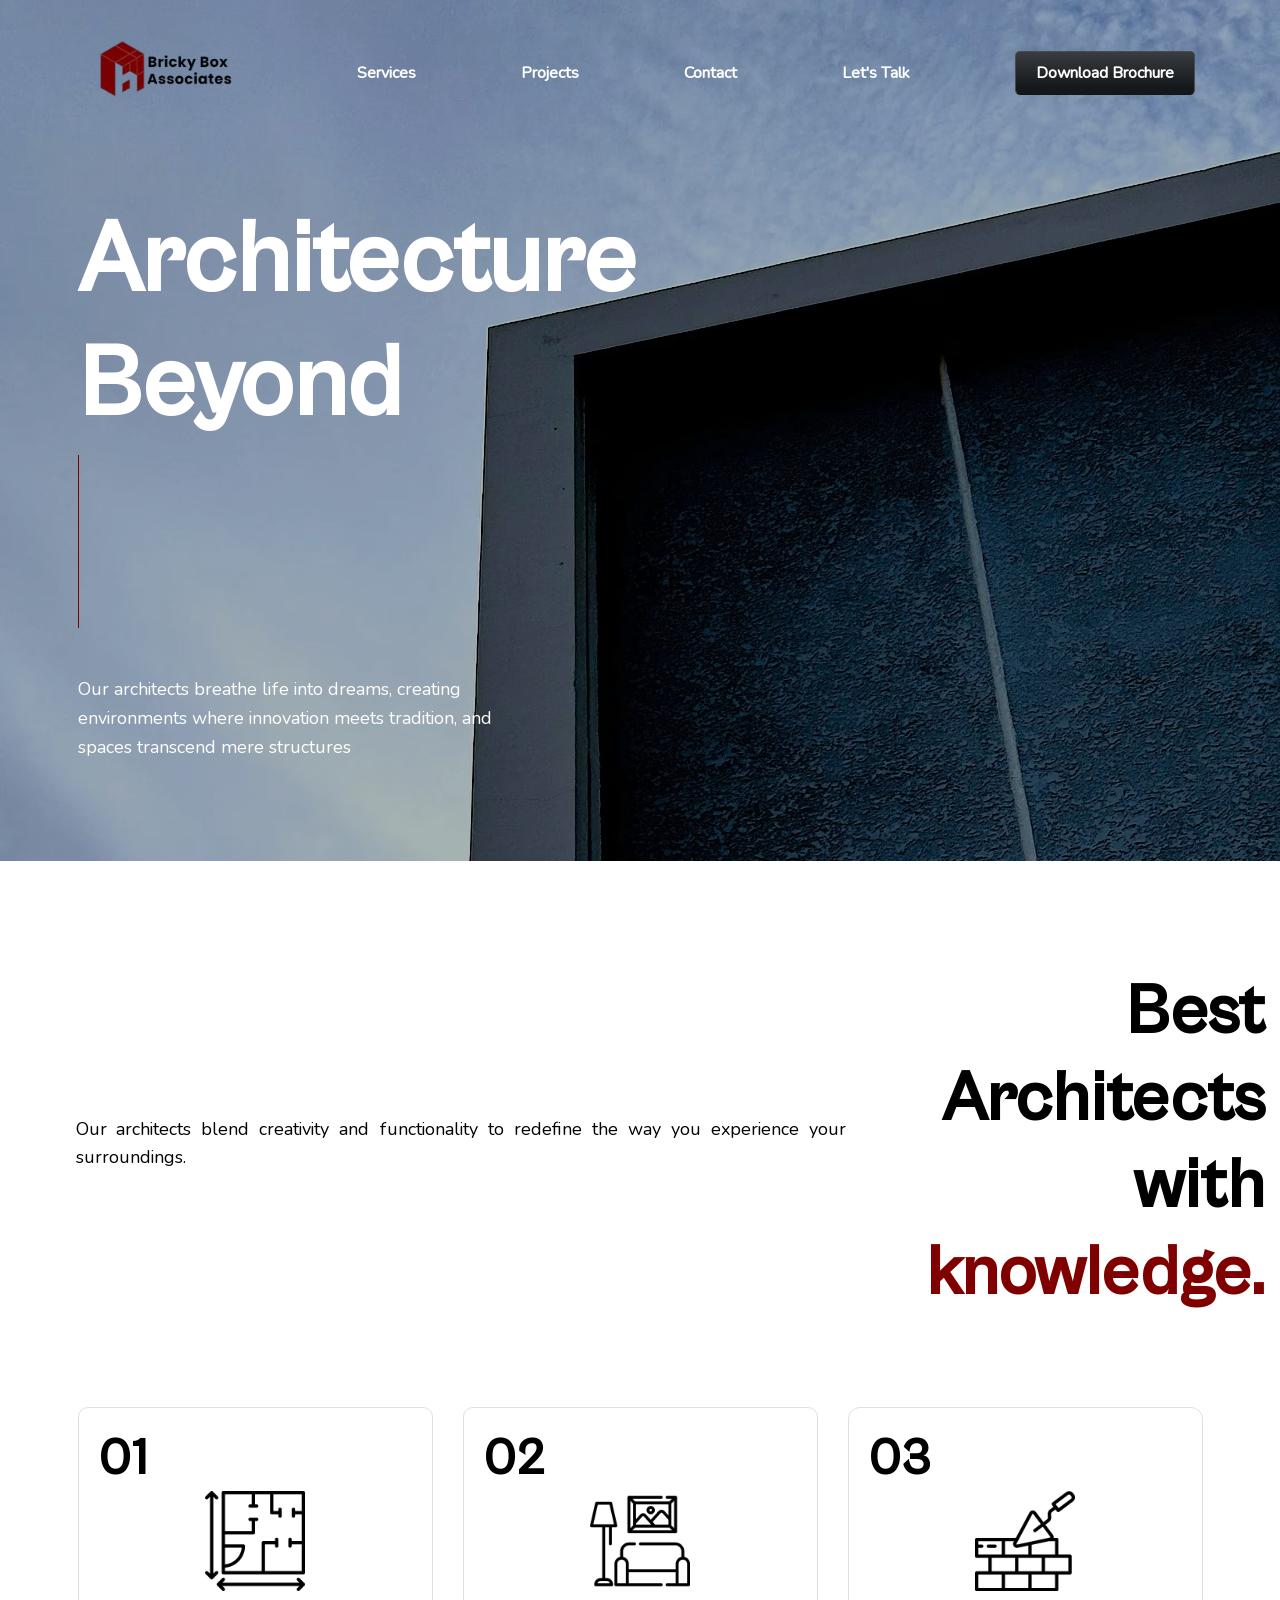
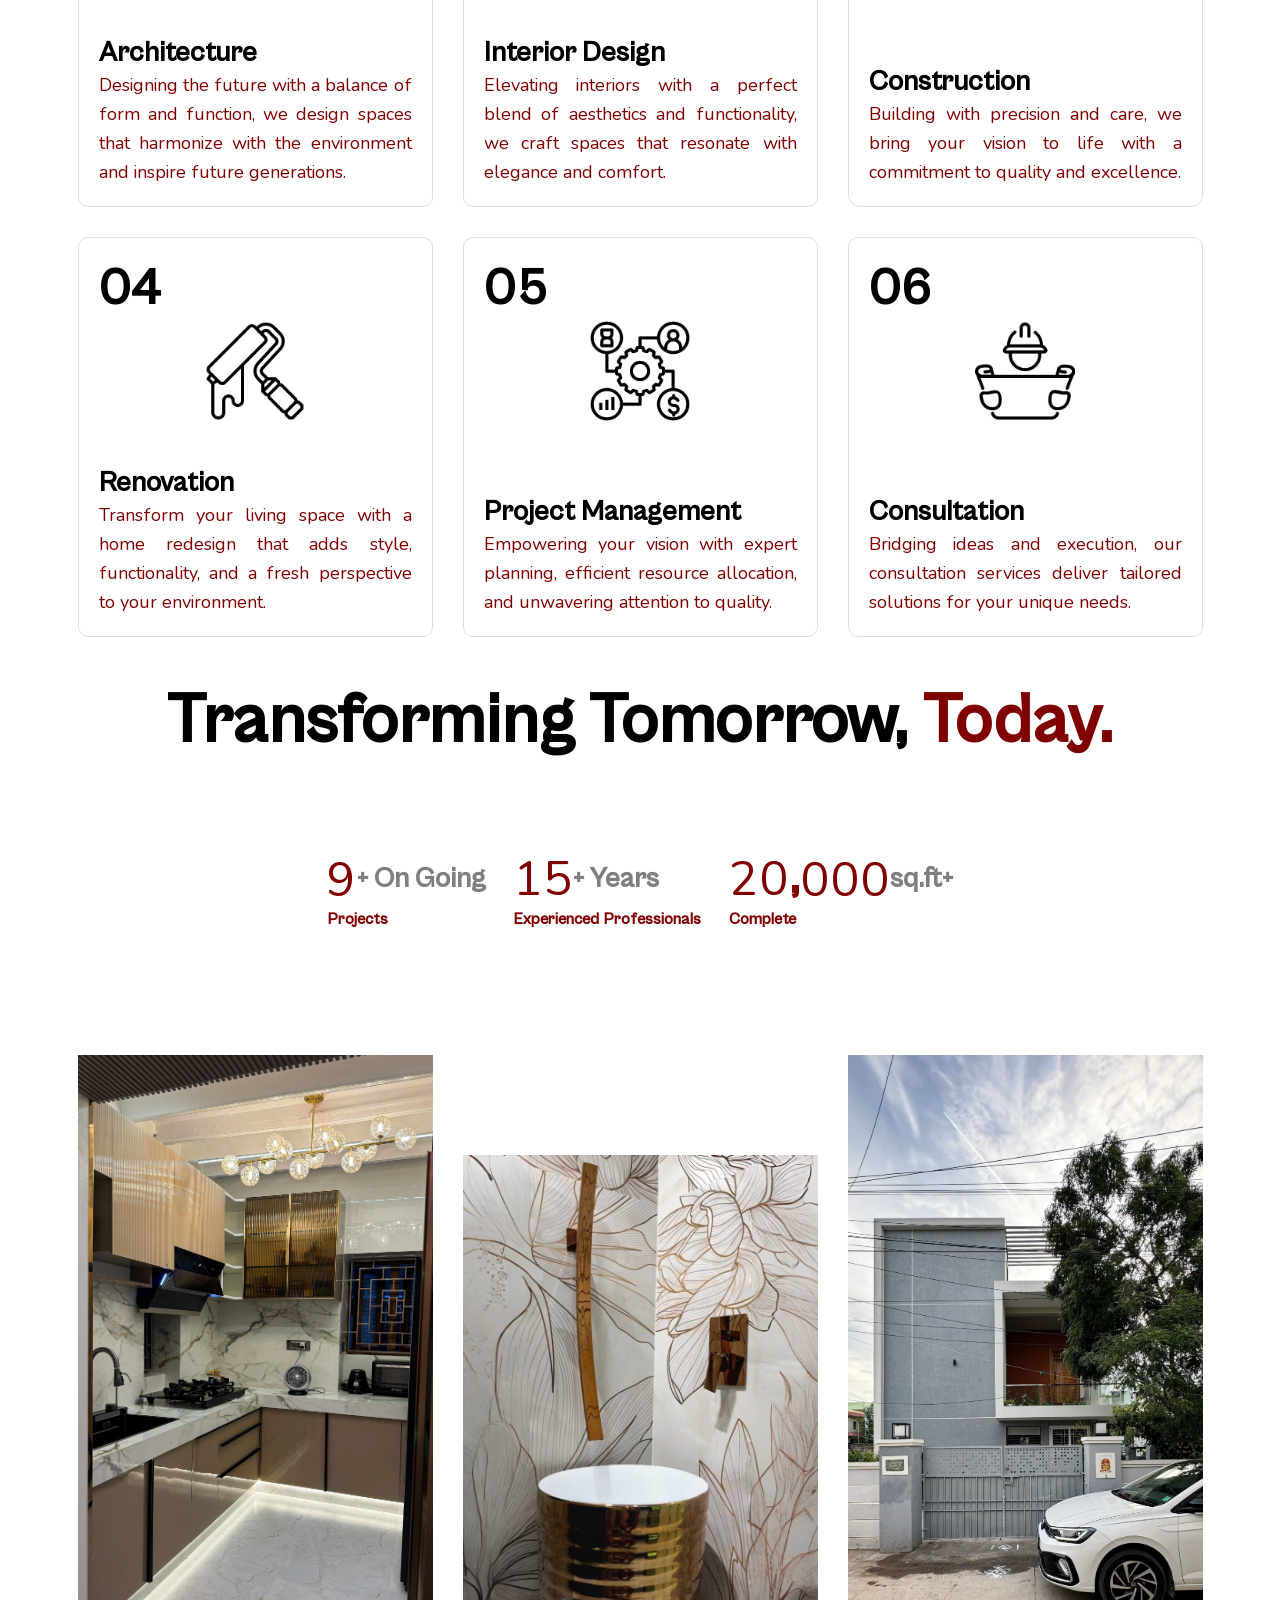
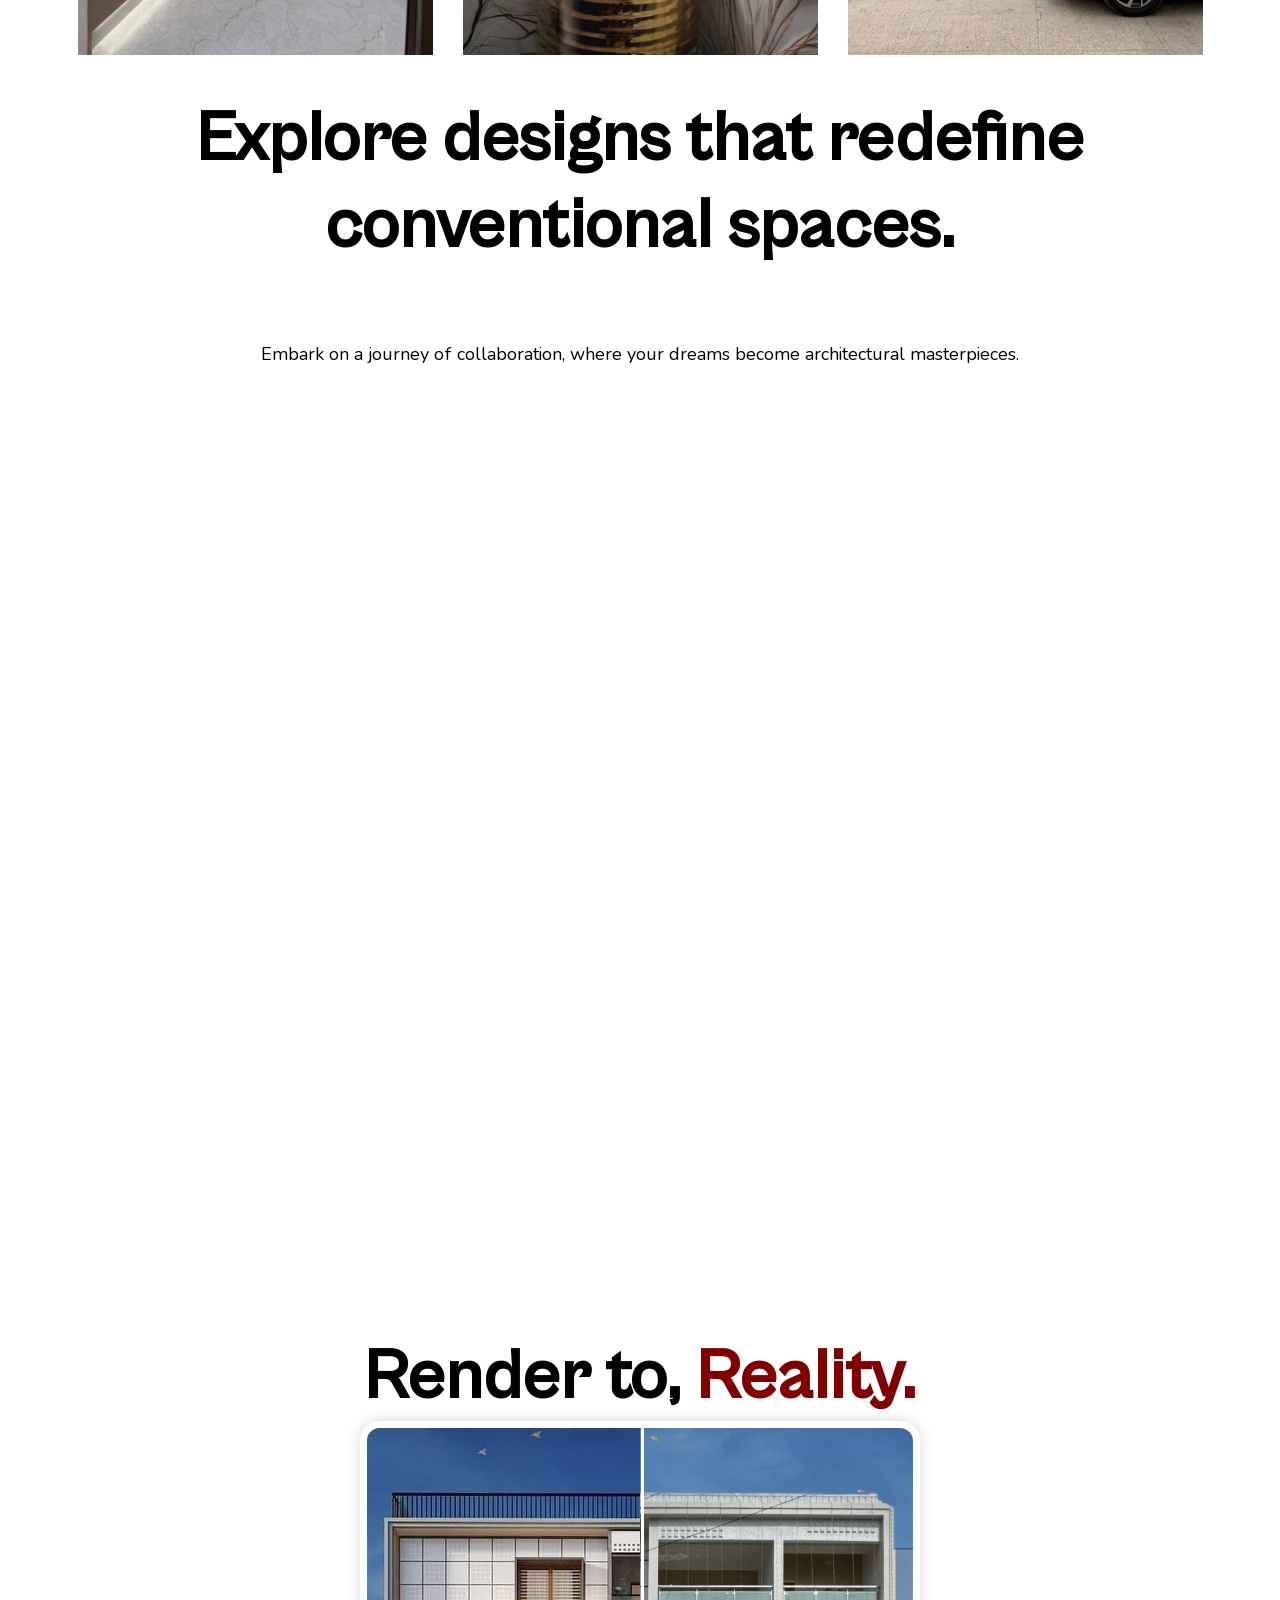
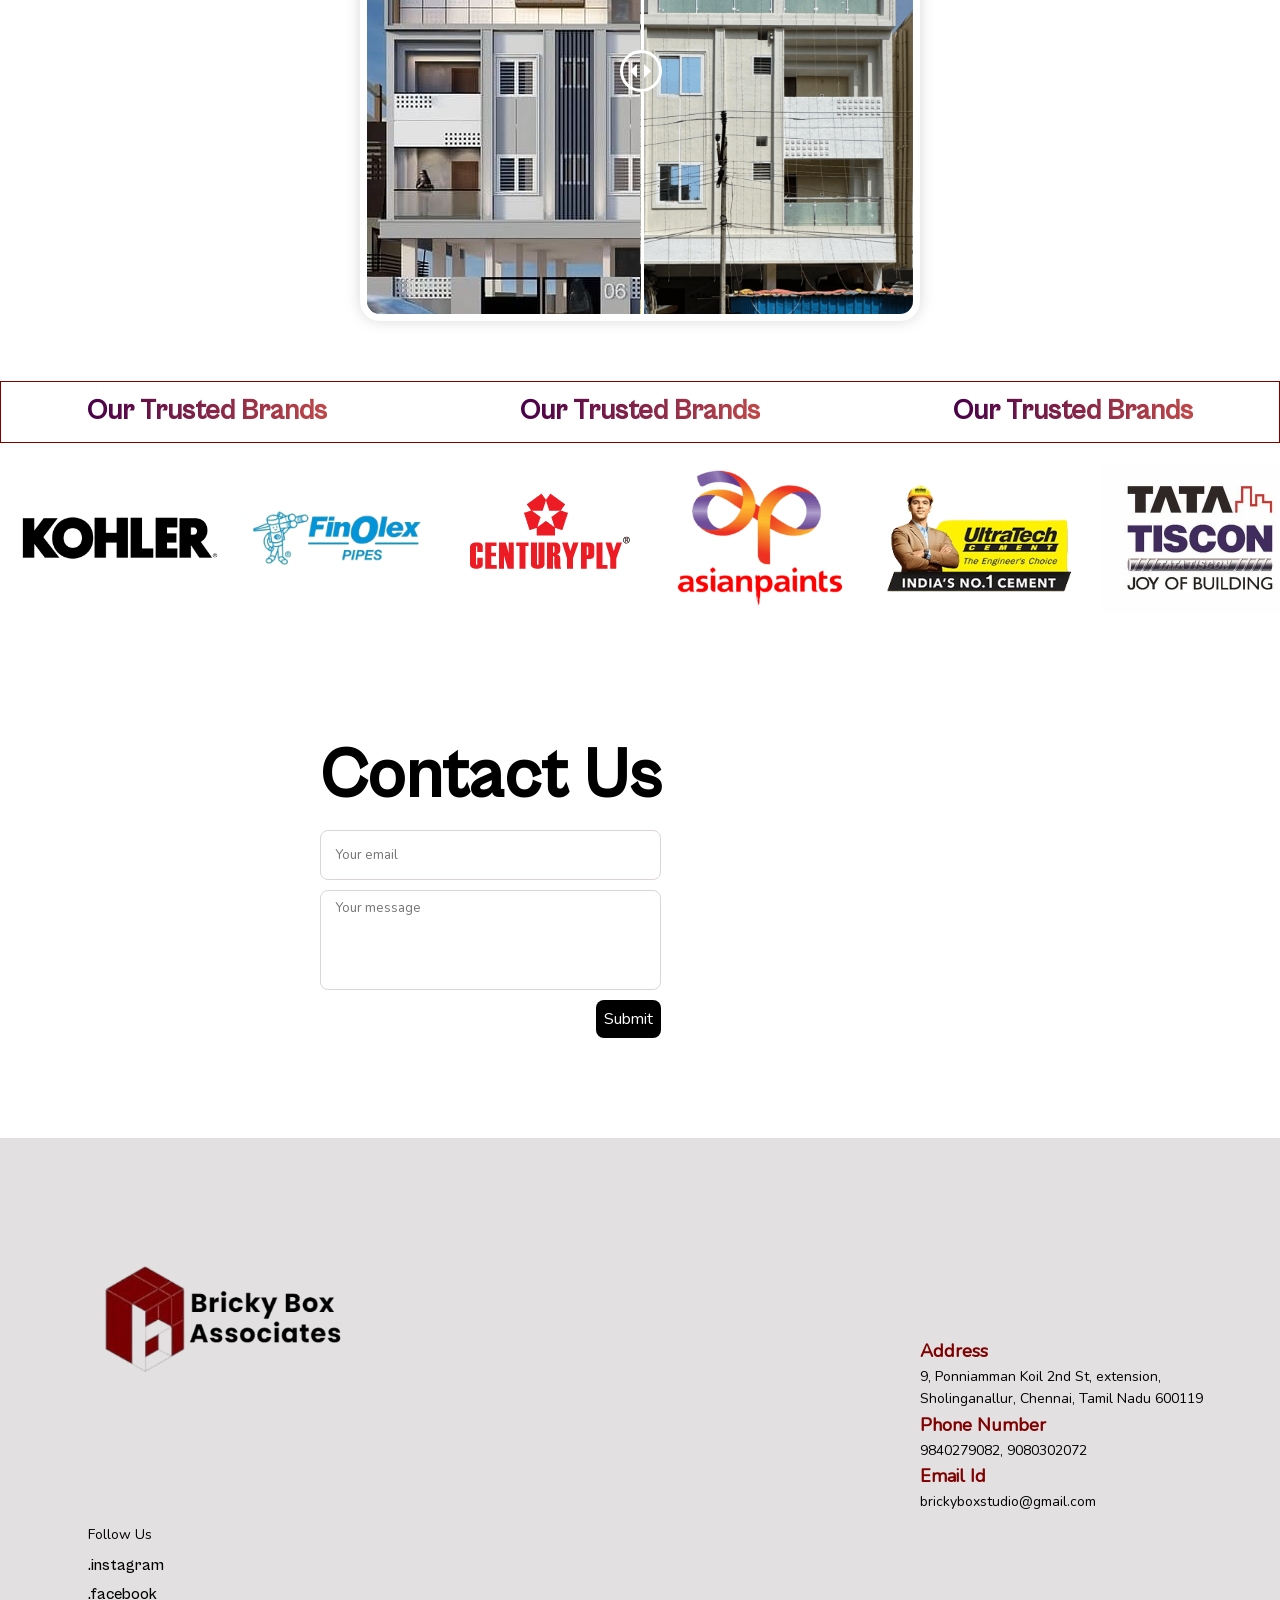
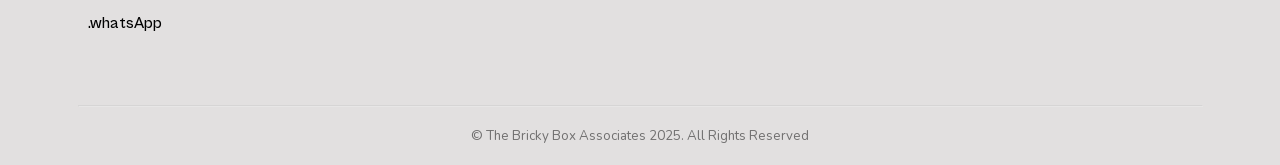
==== commit 579ce188: "Changed Project2" ====
--- a/index.html
+++ b/index.html
@@ -353,15 +353,15 @@
                 </div>
                 <div class="row g-5">
                     <div class="col-md-4 image-card wow animate__animated animate__fadeInLeft" >
-                        <img src="images/3-22.webp" alt="">
+                        <img src="images/Slider1.avif" alt="">
                     </div>
                     <div class="col-md-4 image-card wow animate__animated animate__fadeInUp">
-                        <img src="images/IMG_6014.webp" alt="">
+                        <img src="images/Slider2.avif" alt="">
                         
                     </div>
                     <div class="col-md-4 image-card wow animate__animated animate__fadeInRight">
                         
-                        <img src="images/slider3.webp" alt="">
+                        <img src="images/Slider3.avif" alt="">
                     </div>
                 </div>
             </div>
--- a/style.css
+++ b/style.css
@@ -309,7 +309,7 @@
 }
 
 .intro {
-  background: url("quality1.webp")   ;
+  background: url("banner.avif")   ;
   background-size: cover;
   
   position: relative;
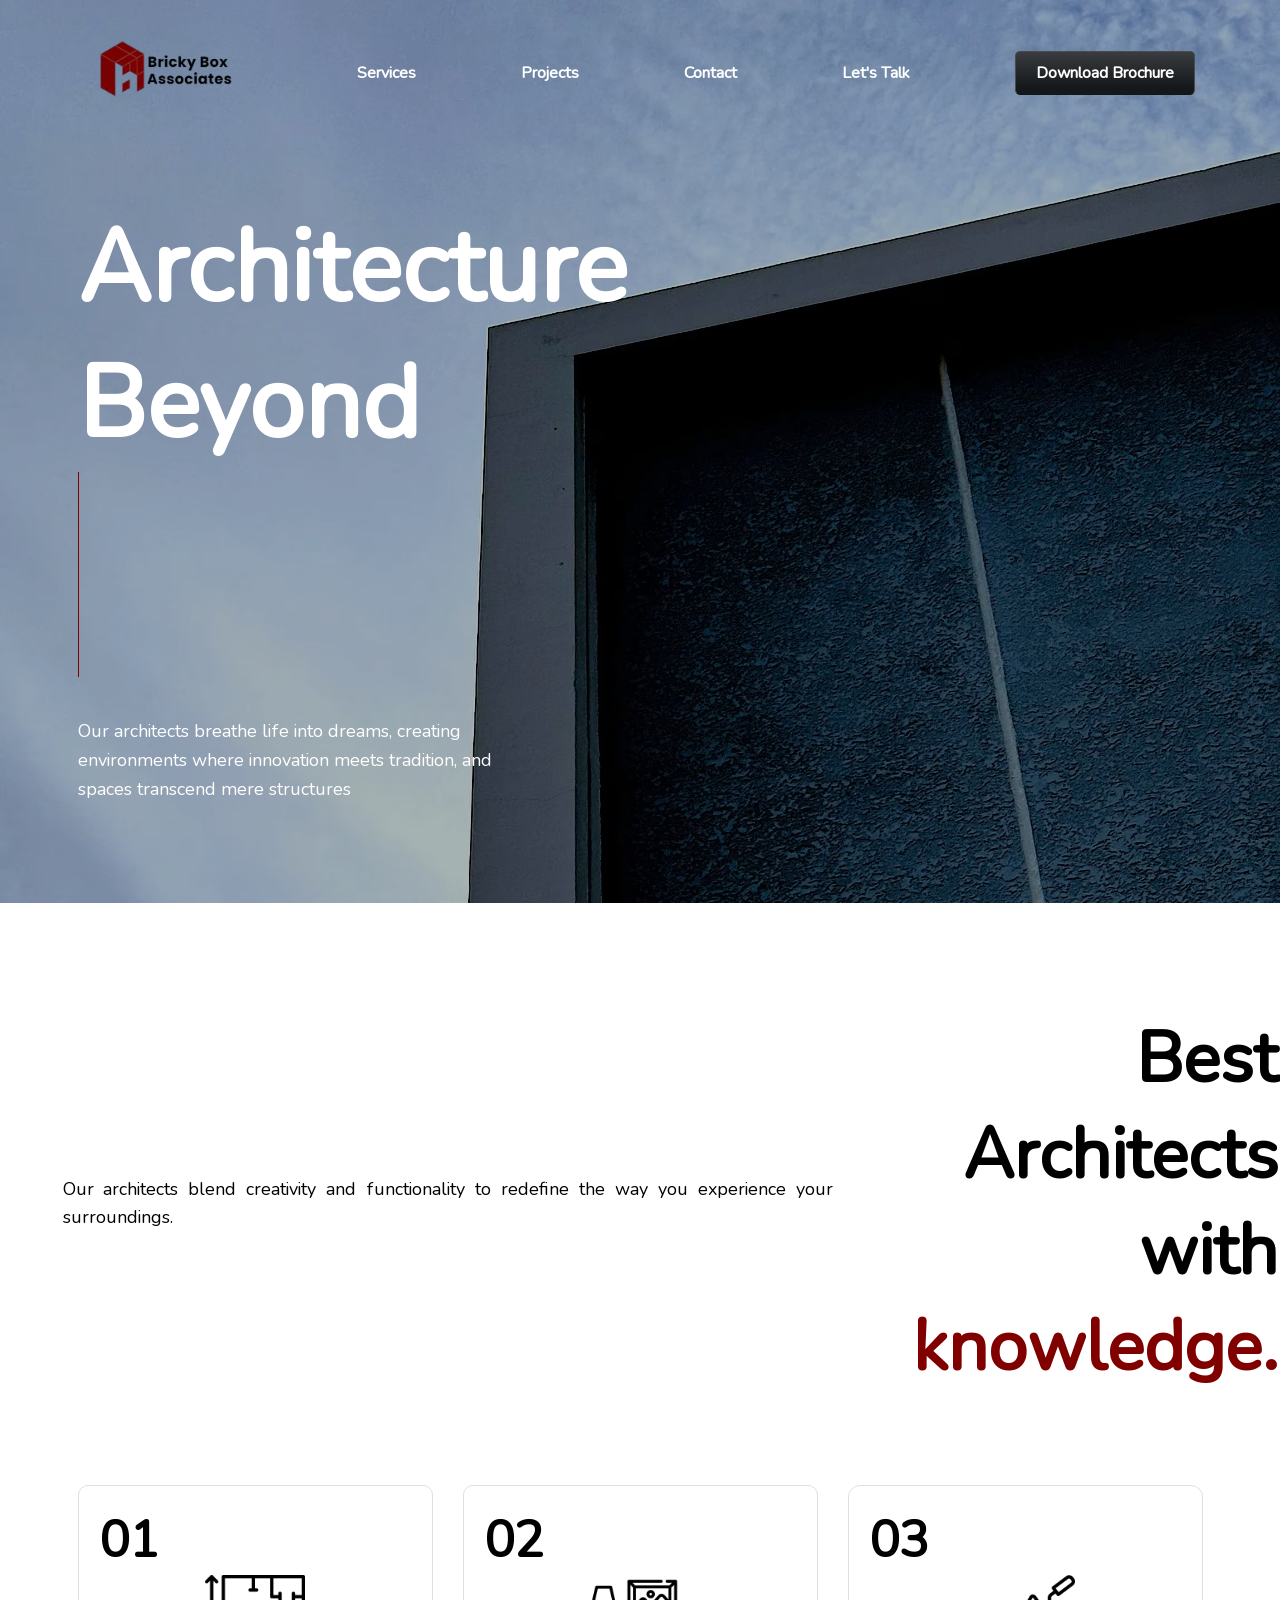
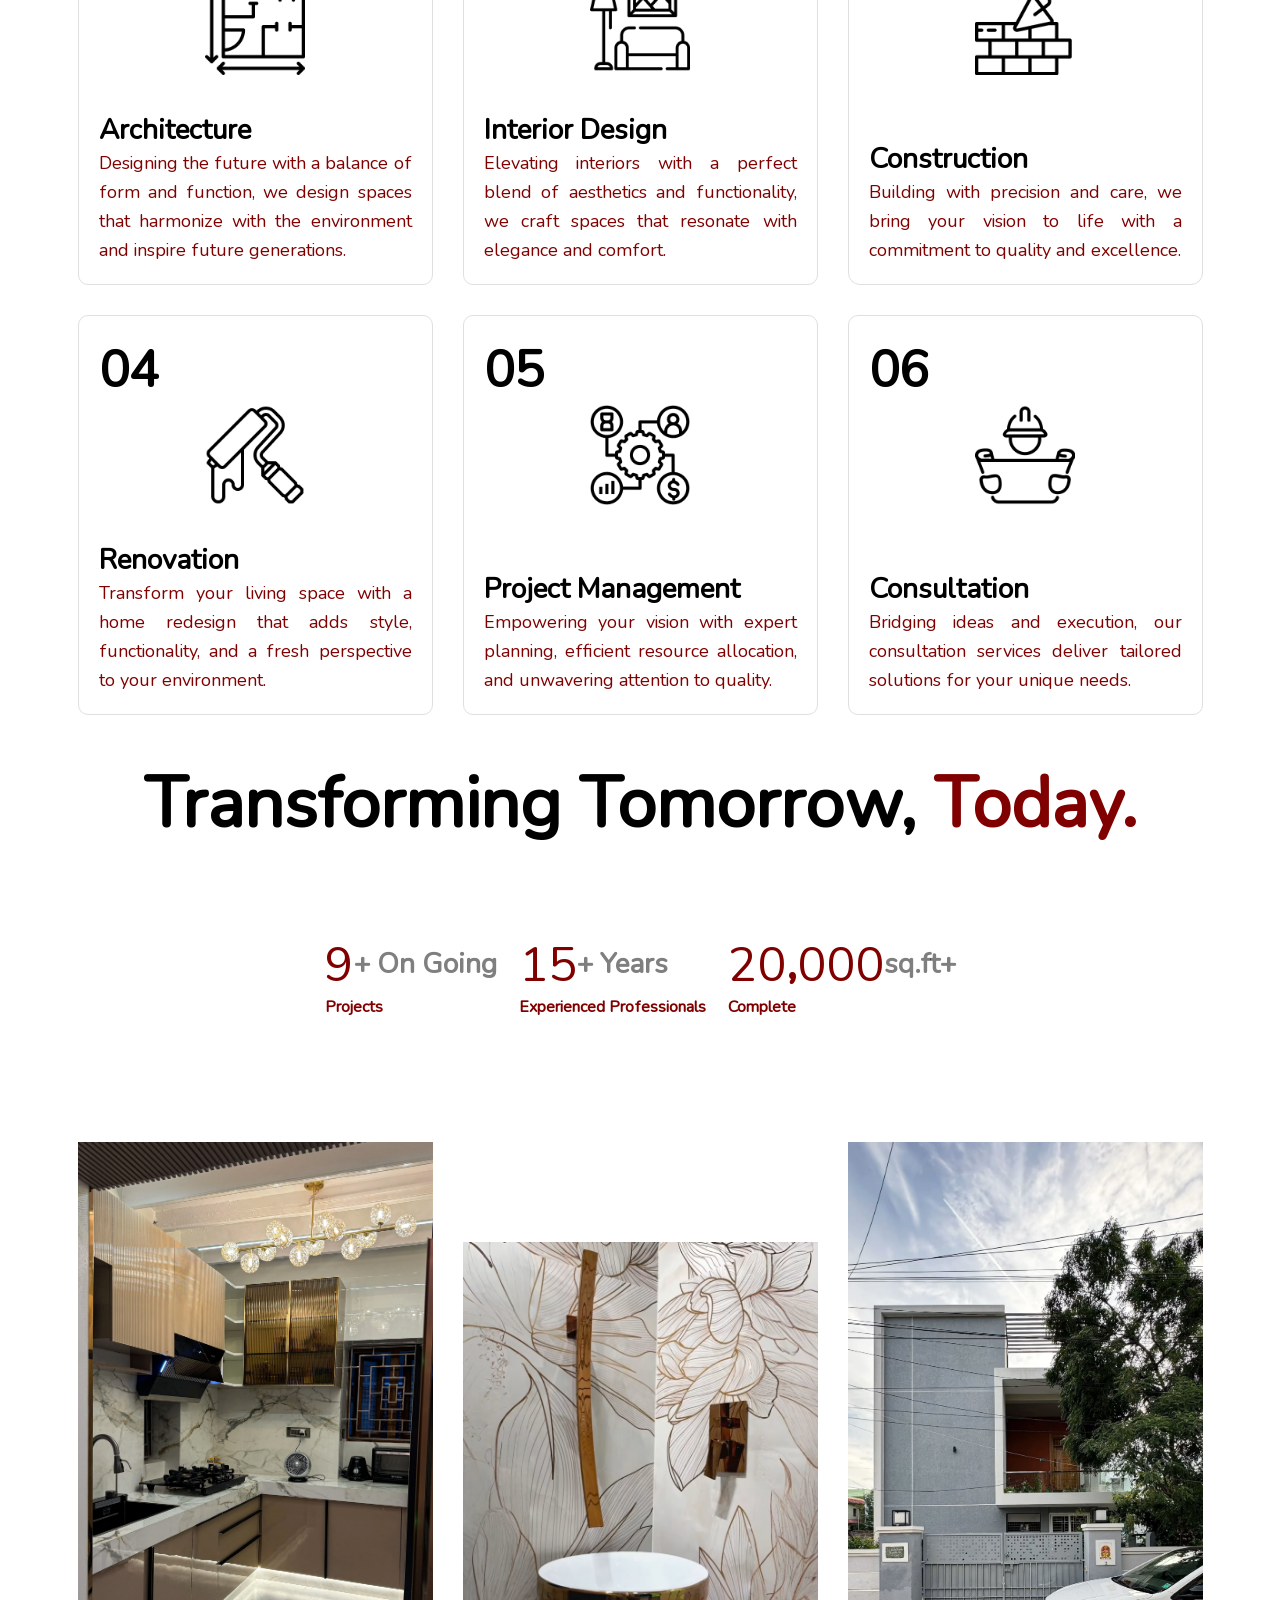
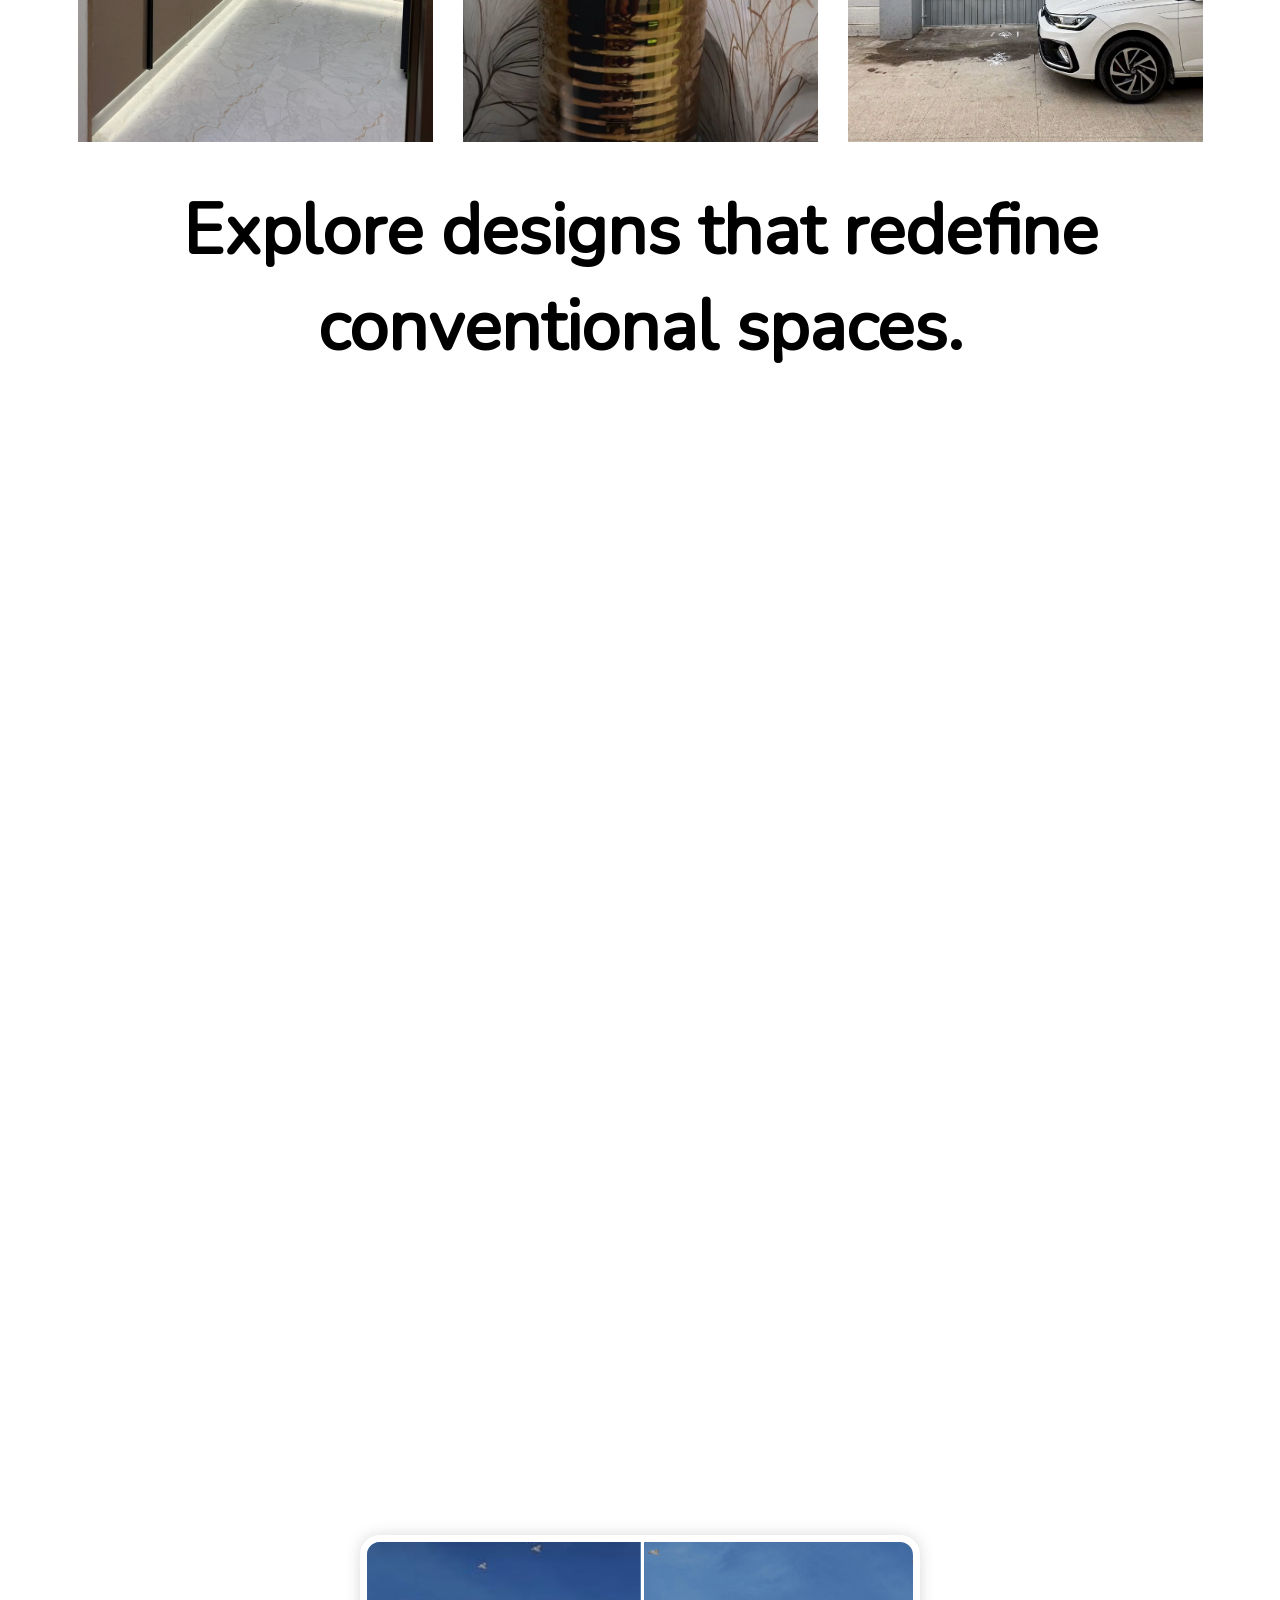
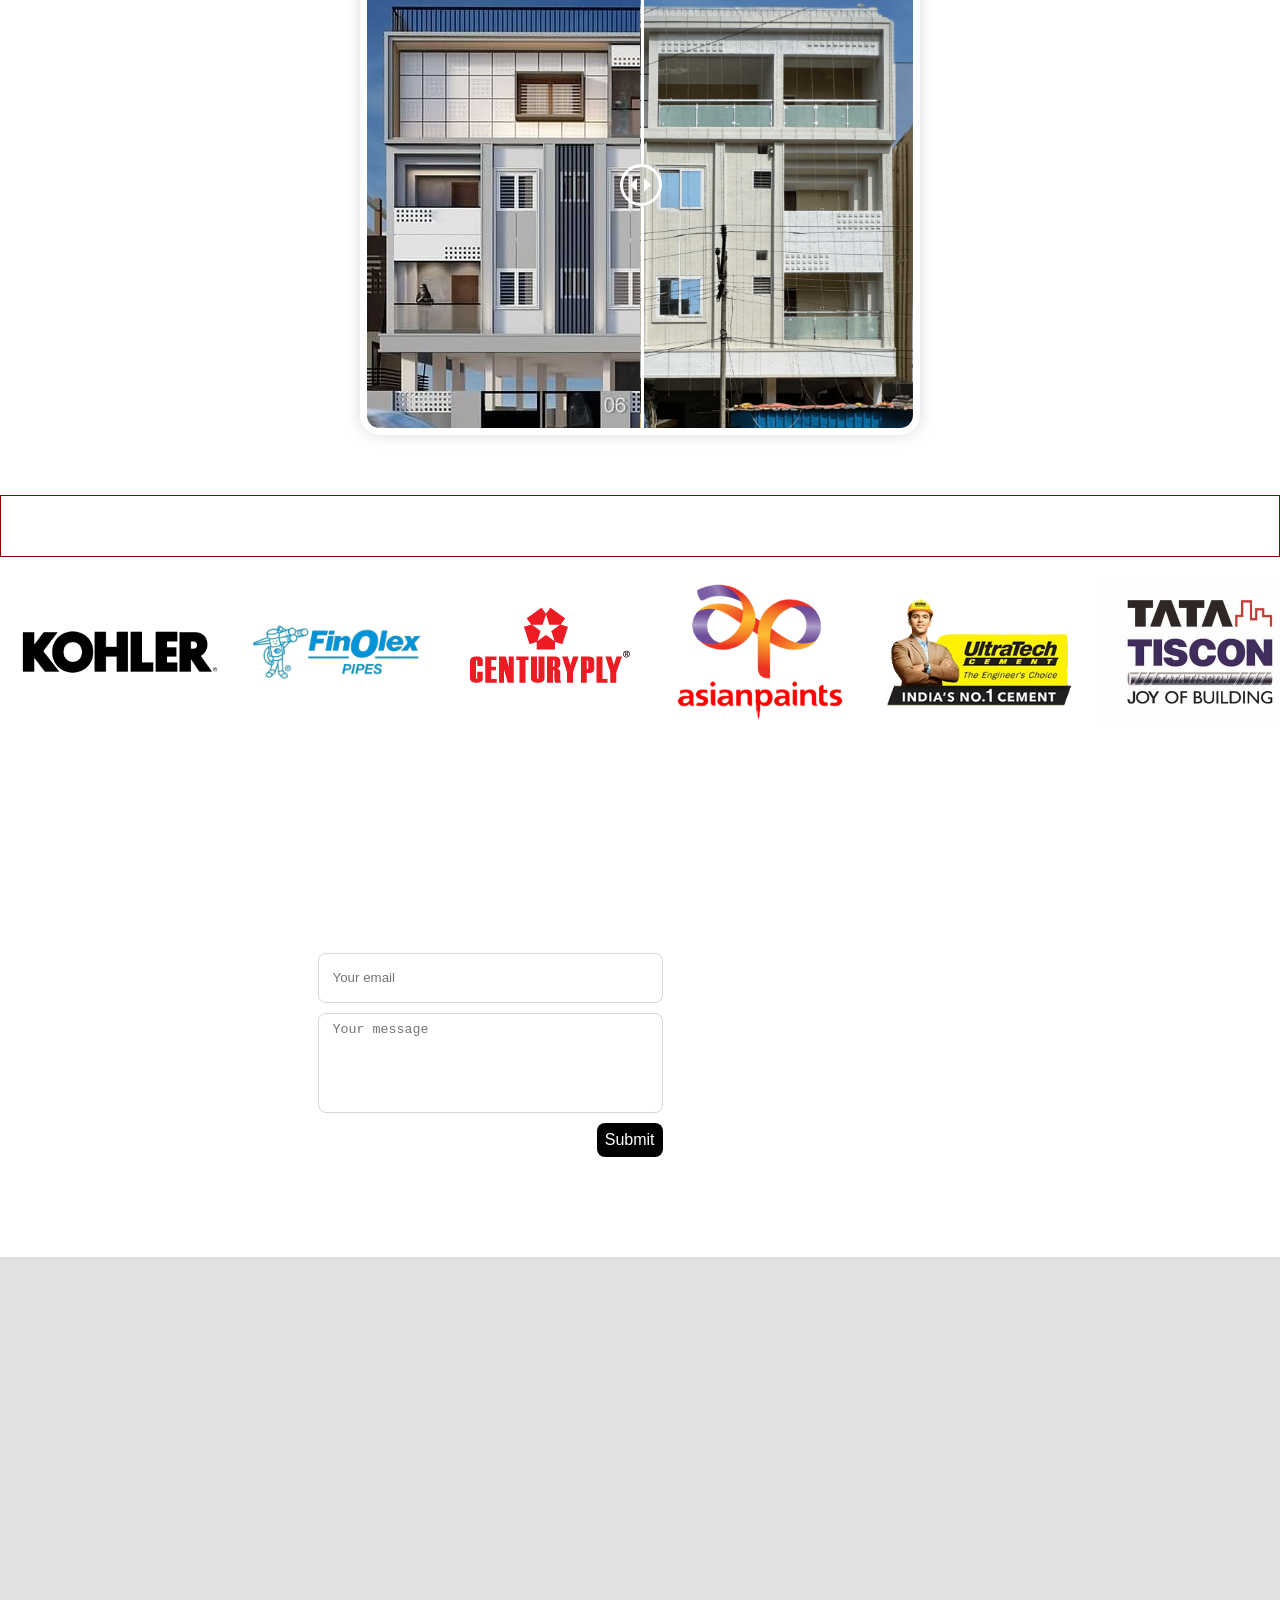
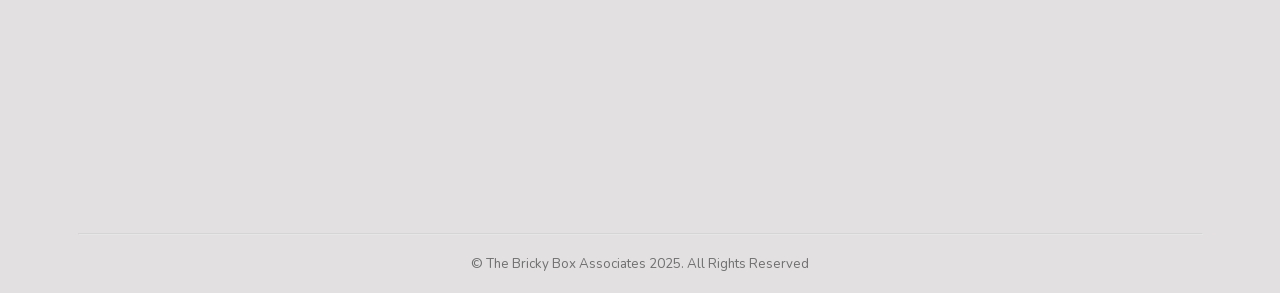
==== commit 8f47ce42: "Changed Project2" ====
--- a/index.html
+++ b/index.html
@@ -6,7 +6,9 @@
     <link rel="shortcut icon" href="images/logo.png" type="favicon" />
     <meta charset="UTF-8">
     <link rel="icon" href="bricklogo.png" type="image/png">
-
+    <link rel="preload" href="fonts/false.woff2" as="font" type="font/woff2" crossorigin="anonymous">
+    <link rel="preload" href="fonts/false1.woff2" as="font" type="font/woff2" crossorigin="anonymous">
+    
     <meta name="viewport" content="width=device-width, initial-scale=1.0">
     <link rel="stylesheet" href="bootstrap-grid.css">
     <link rel="stylesheet" href="animate.css">
--- a/style.css
+++ b/style.css
@@ -3,7 +3,6 @@
   margin: 0;
   padding: 0;
   box-sizing: border-box;
-  font-family: "text", sans-serif;
  
   font-weight: 500;
 }
@@ -14,6 +13,14 @@
  
   
 }
+body {
+  font-family: "text", sans-serif;
+}
+
+h1, h2, h3 {
+  font-family: "heading", sans-serif;
+}
+
 
 ::-webkit-scrollbar {
   display: none;
@@ -23,13 +30,18 @@
 }
 @font-face {
   font-family: "heading";
-  src: url("CabinetGrotesk.ttf") format("truetype");
+  src: url("fonts/false.woff2") format("woff2"),
+       url("fonts/false.ttf") format("truetype");
+  font-display: swap;
 }
 
 @font-face {
   font-family: "text";
-  src: url("Nunito.ttf") format("truetype");
-}
+  src: url("fonts/false1.woff2") format("woff2"),
+       url("fonts/false1.ttf") format("truetype");
+  font-display: swap;
+}
+
 
 body {
   font-size: 1.6rem;
@@ -570,9 +582,12 @@
   opacity: 1;
 }
 
-.showcases .showcase:hover img {
-  transform: scale(3.3);
-}
+@media (min-width: 768px) { /* Apply hover effect only for screens wider than 768px */
+  .showcases .showcase:hover img {
+      transform: scale(3.3);
+  }
+}
+
 
 marquee {
   background: #ffffff !important;
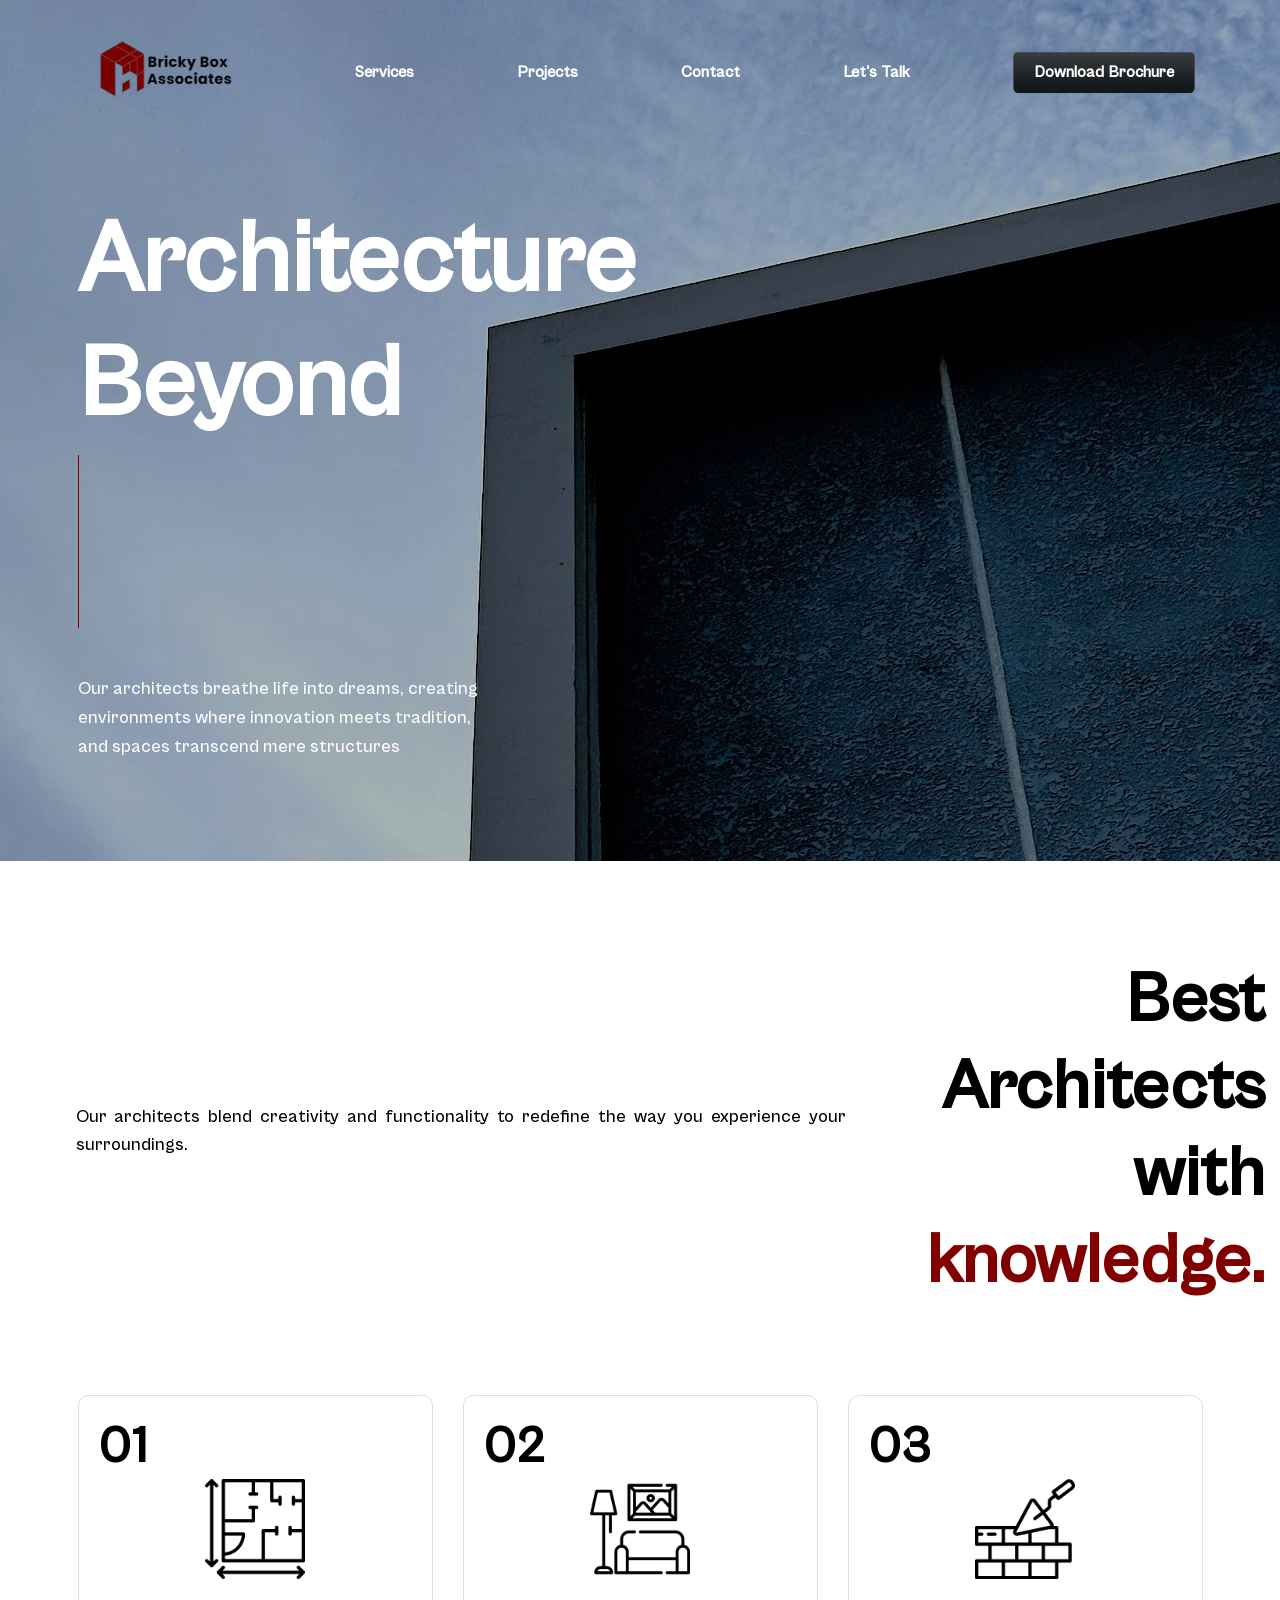
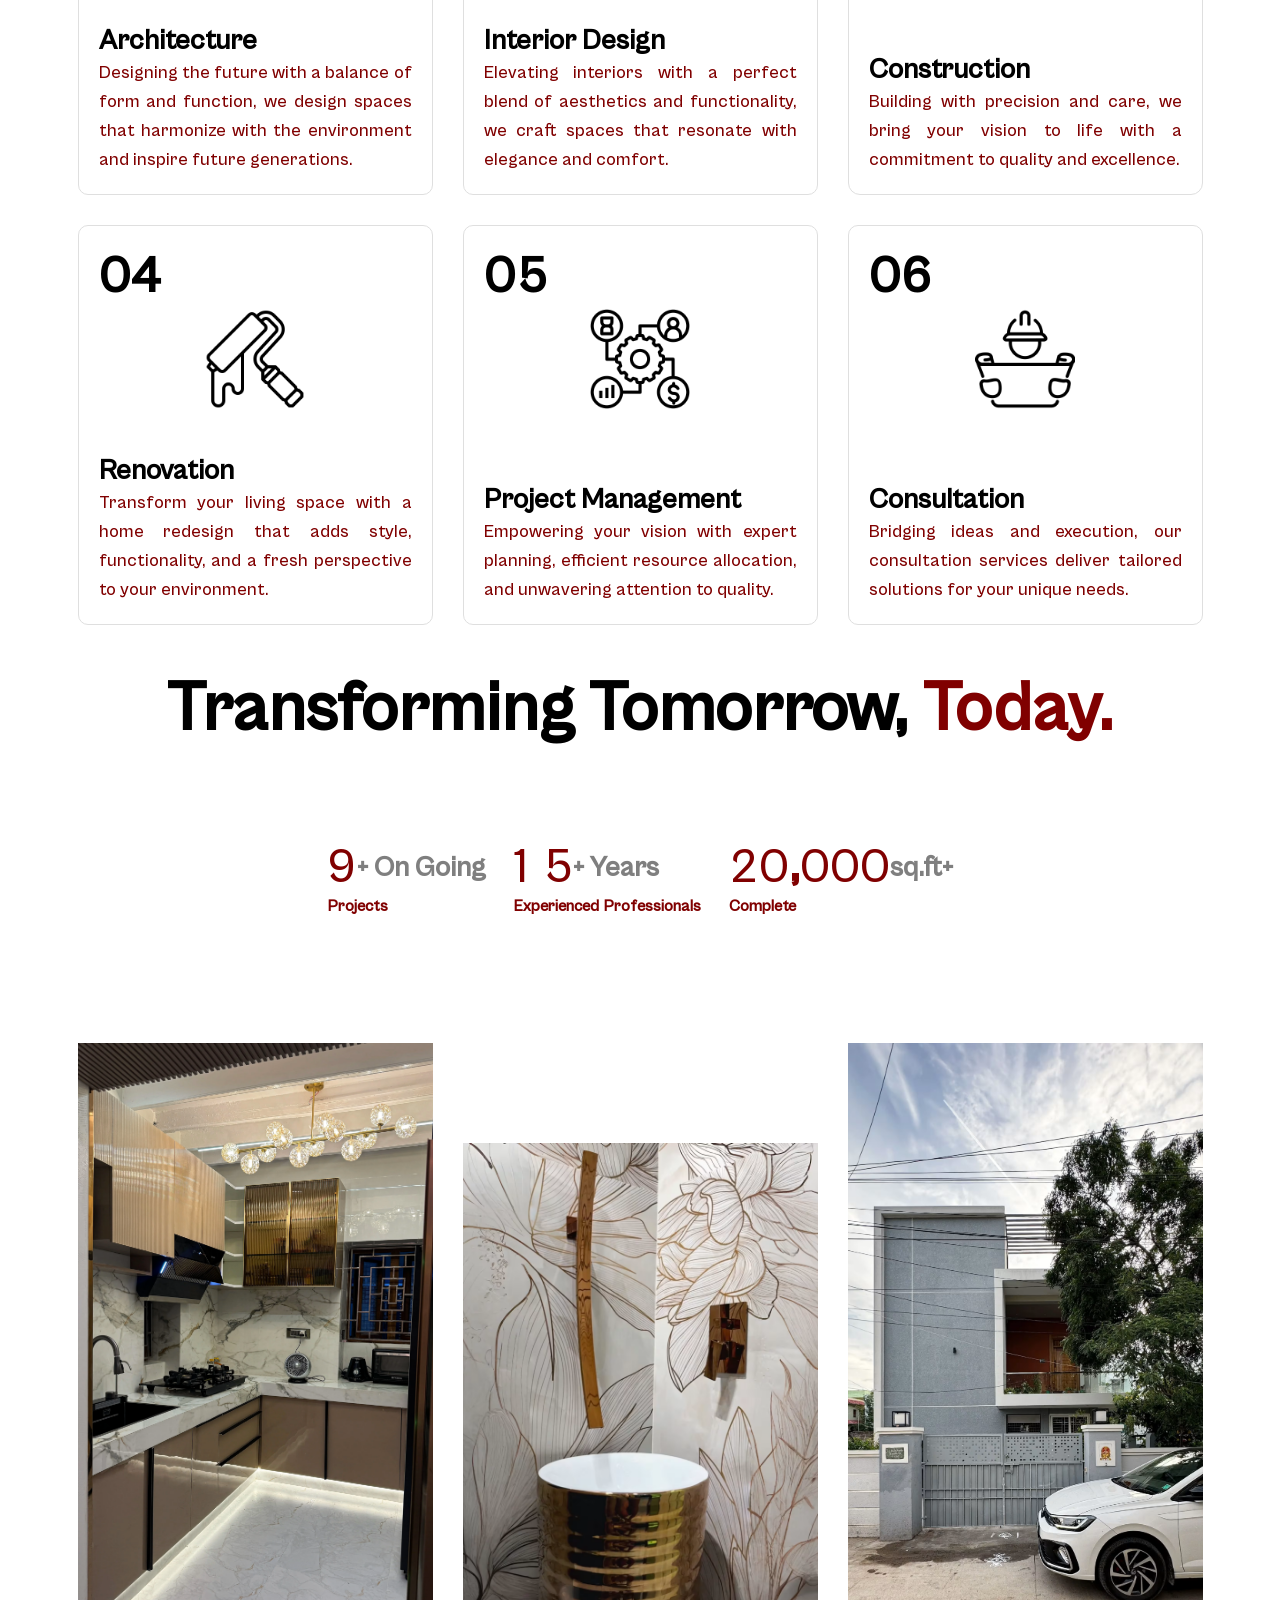
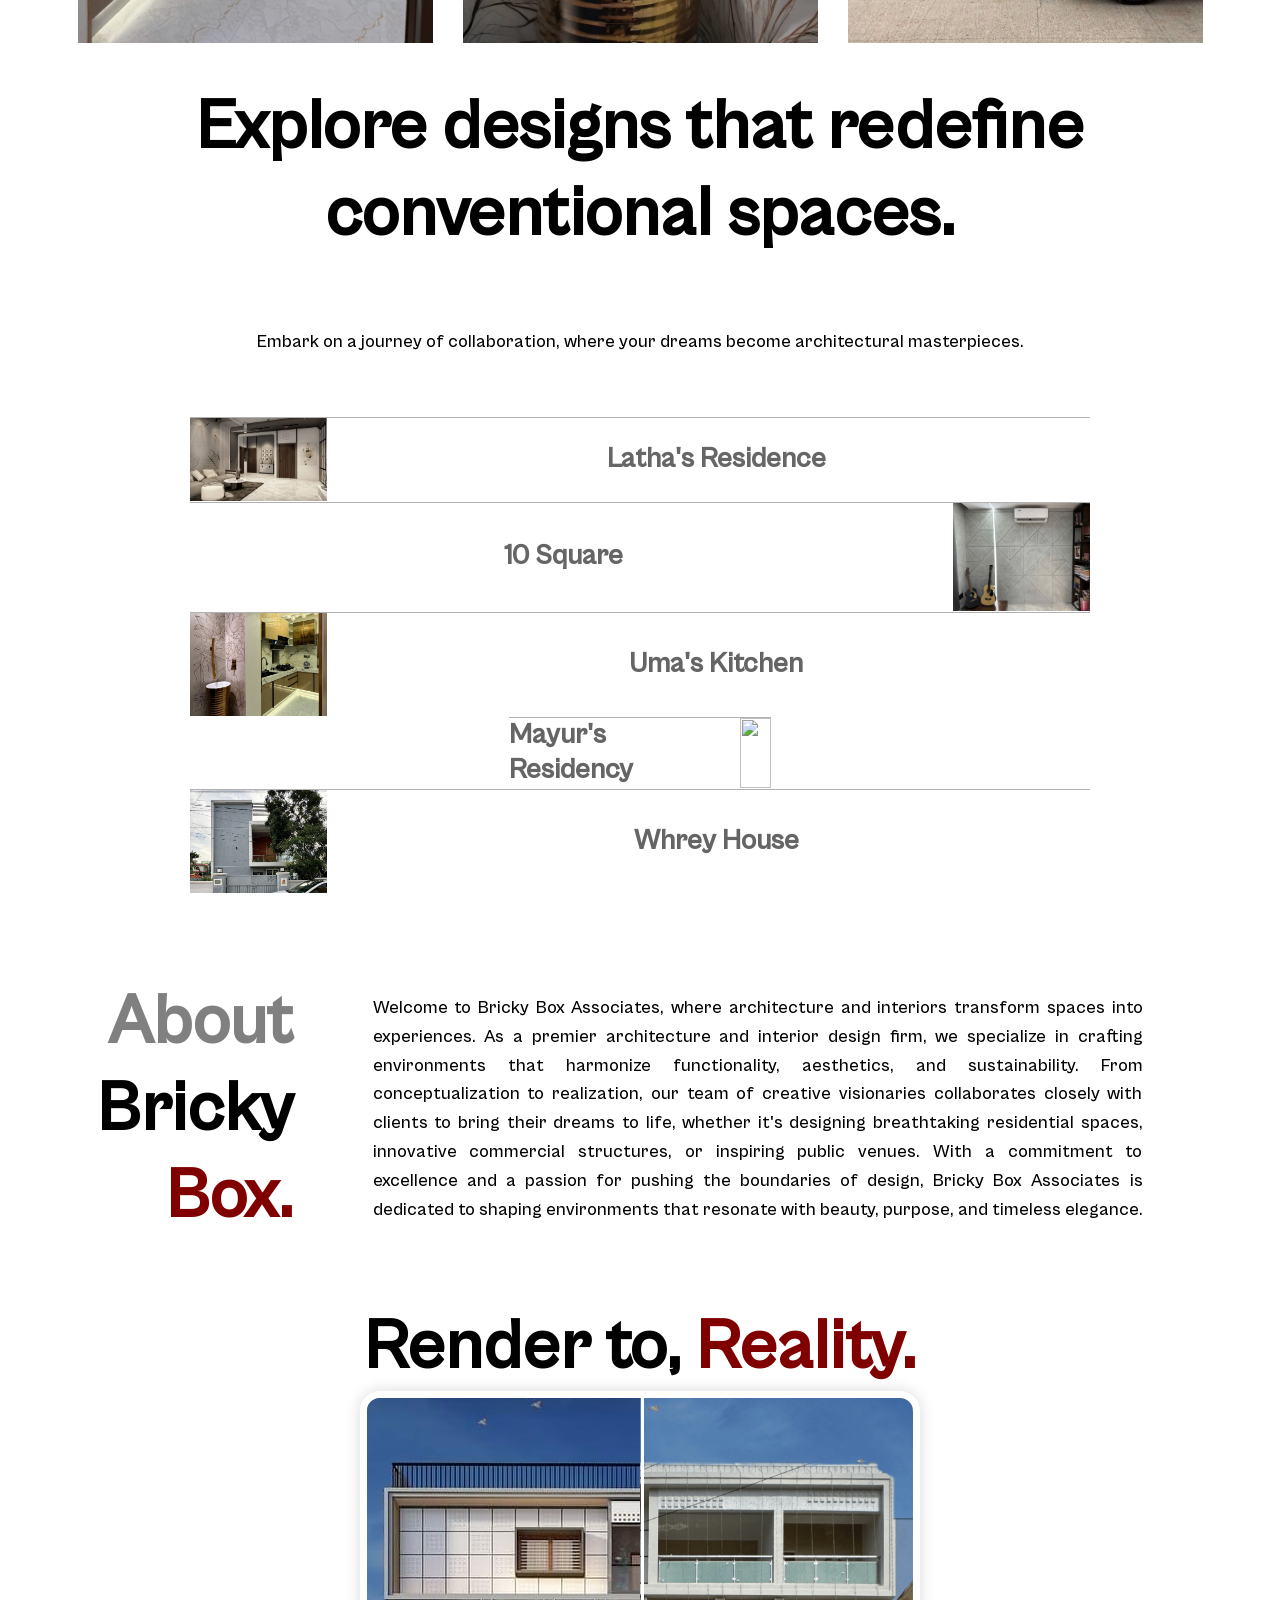
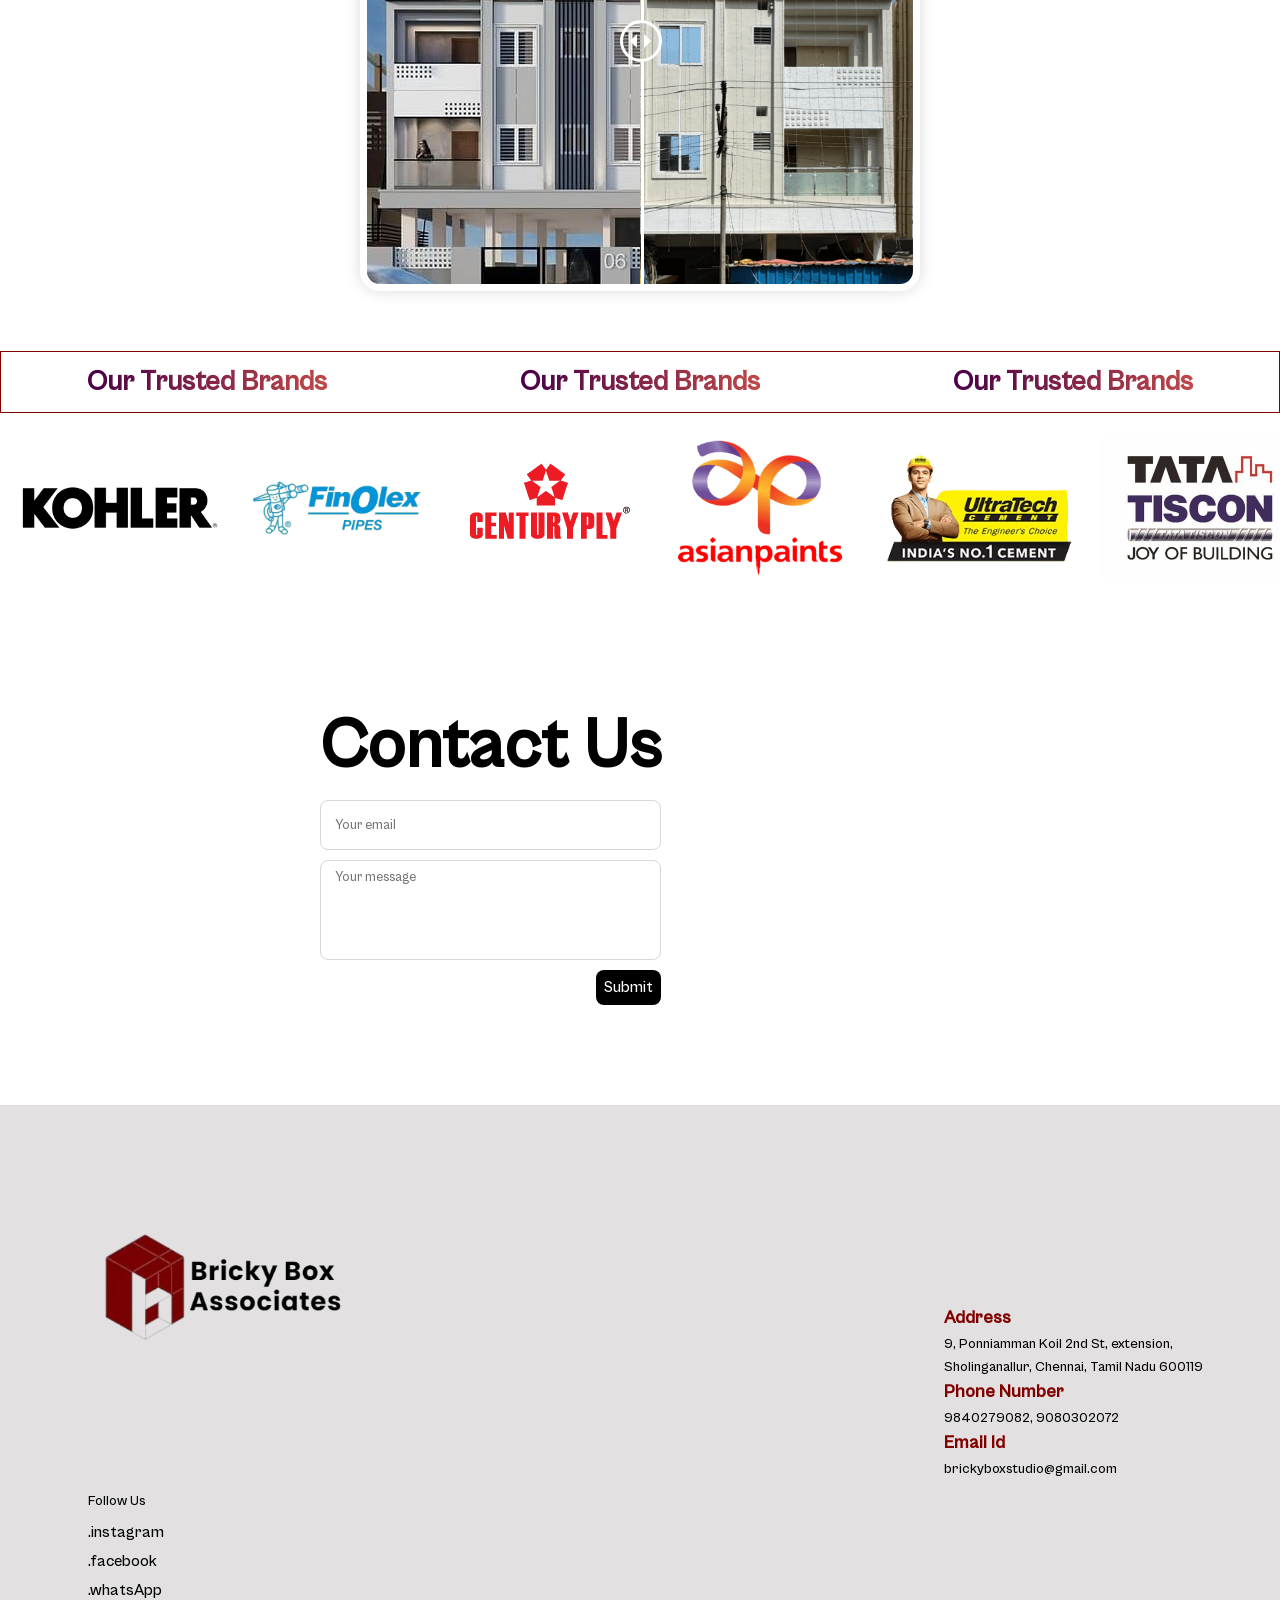
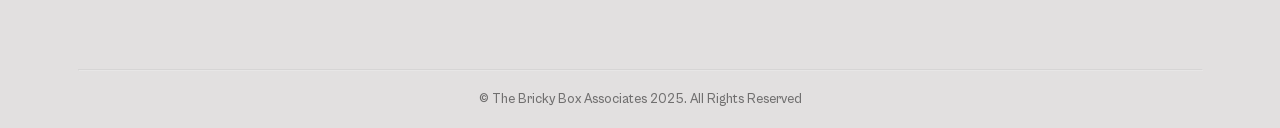
==== commit 5c0905da: "Changed Project2" ====
--- a/index.html
+++ b/index.html
@@ -383,7 +383,7 @@
                         
                         <div class="row">
                             <div class="col-md-2">
-                                <img src="images/LathaResidency/LI FI_Photo - 4.jpg" alt="">
+                                <img src="images/LathaResidency/4.avif" alt="">
                             </div>
                             <div class="col-md-10">
                                 <div class="heading_3">Latha's Residence</div>
--- a/style.css
+++ b/style.css
@@ -3,6 +3,7 @@
   margin: 0;
   padding: 0;
   box-sizing: border-box;
+  font-family: "heading", sans-serif;
  
   font-weight: 500;
 }
@@ -13,14 +14,6 @@
  
   
 }
-body {
-  font-family: "text", sans-serif;
-}
-
-h1, h2, h3 {
-  font-family: "heading", sans-serif;
-}
-
 
 ::-webkit-scrollbar {
   display: none;
@@ -28,20 +21,18 @@
 main{
   /* scroll-behavior: smooth; */
 }
+
 @font-face {
   font-family: "heading";
-  src: url("fonts/false.woff2") format("woff2"),
-       url("fonts/false.ttf") format("truetype");
+  src: url("fonts/false.woff2") format("woff2");
   font-display: swap;
 }
 
 @font-face {
   font-family: "text";
-  src: url("fonts/false1.woff2") format("woff2"),
-       url("fonts/false1.ttf") format("truetype");
+  src: url("fonts/false1.woff2") format("woff2");
   font-display: swap;
 }
-
 
 body {
   font-size: 1.6rem;
@@ -582,11 +573,6 @@
   opacity: 1;
 }
 
-@media (min-width: 768px) { /* Apply hover effect only for screens wider than 768px */
-  .showcases .showcase:hover img {
-      transform: scale(3.3);
-  }
-}
 
 
 marquee {
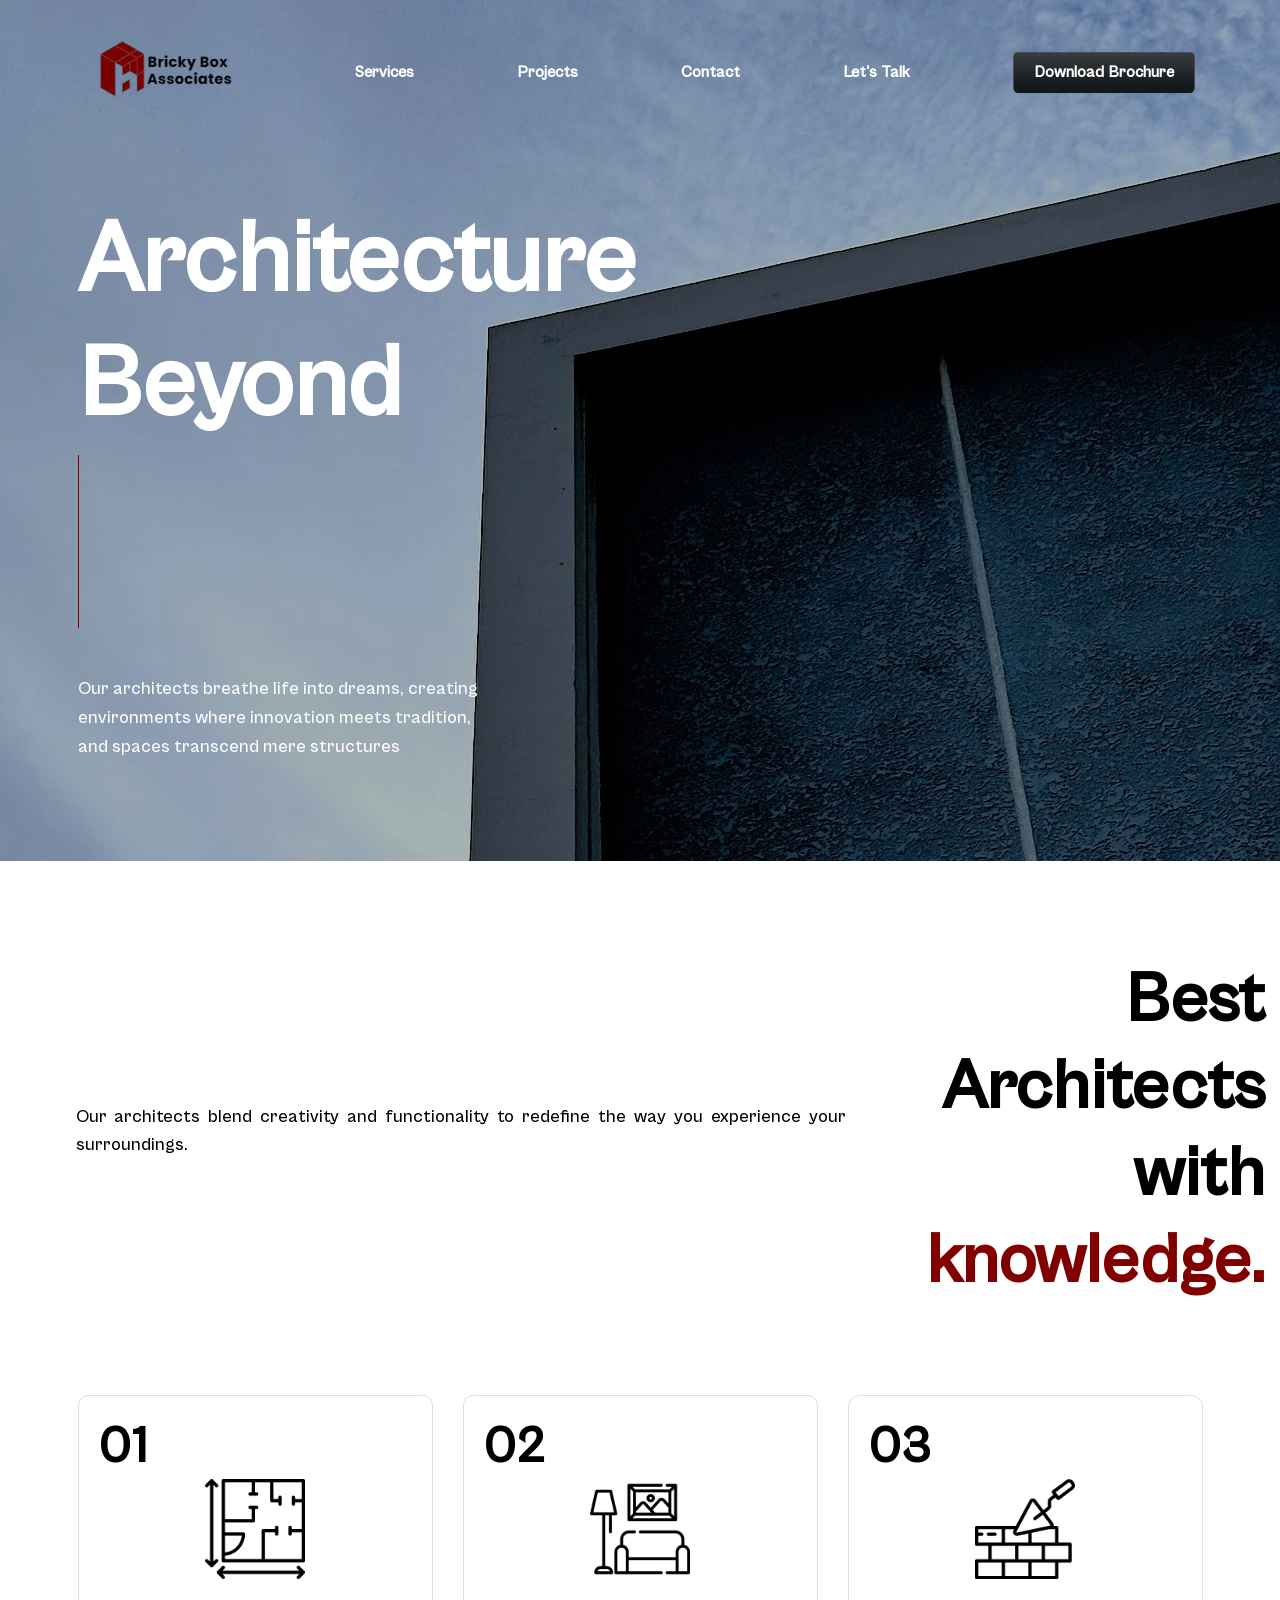
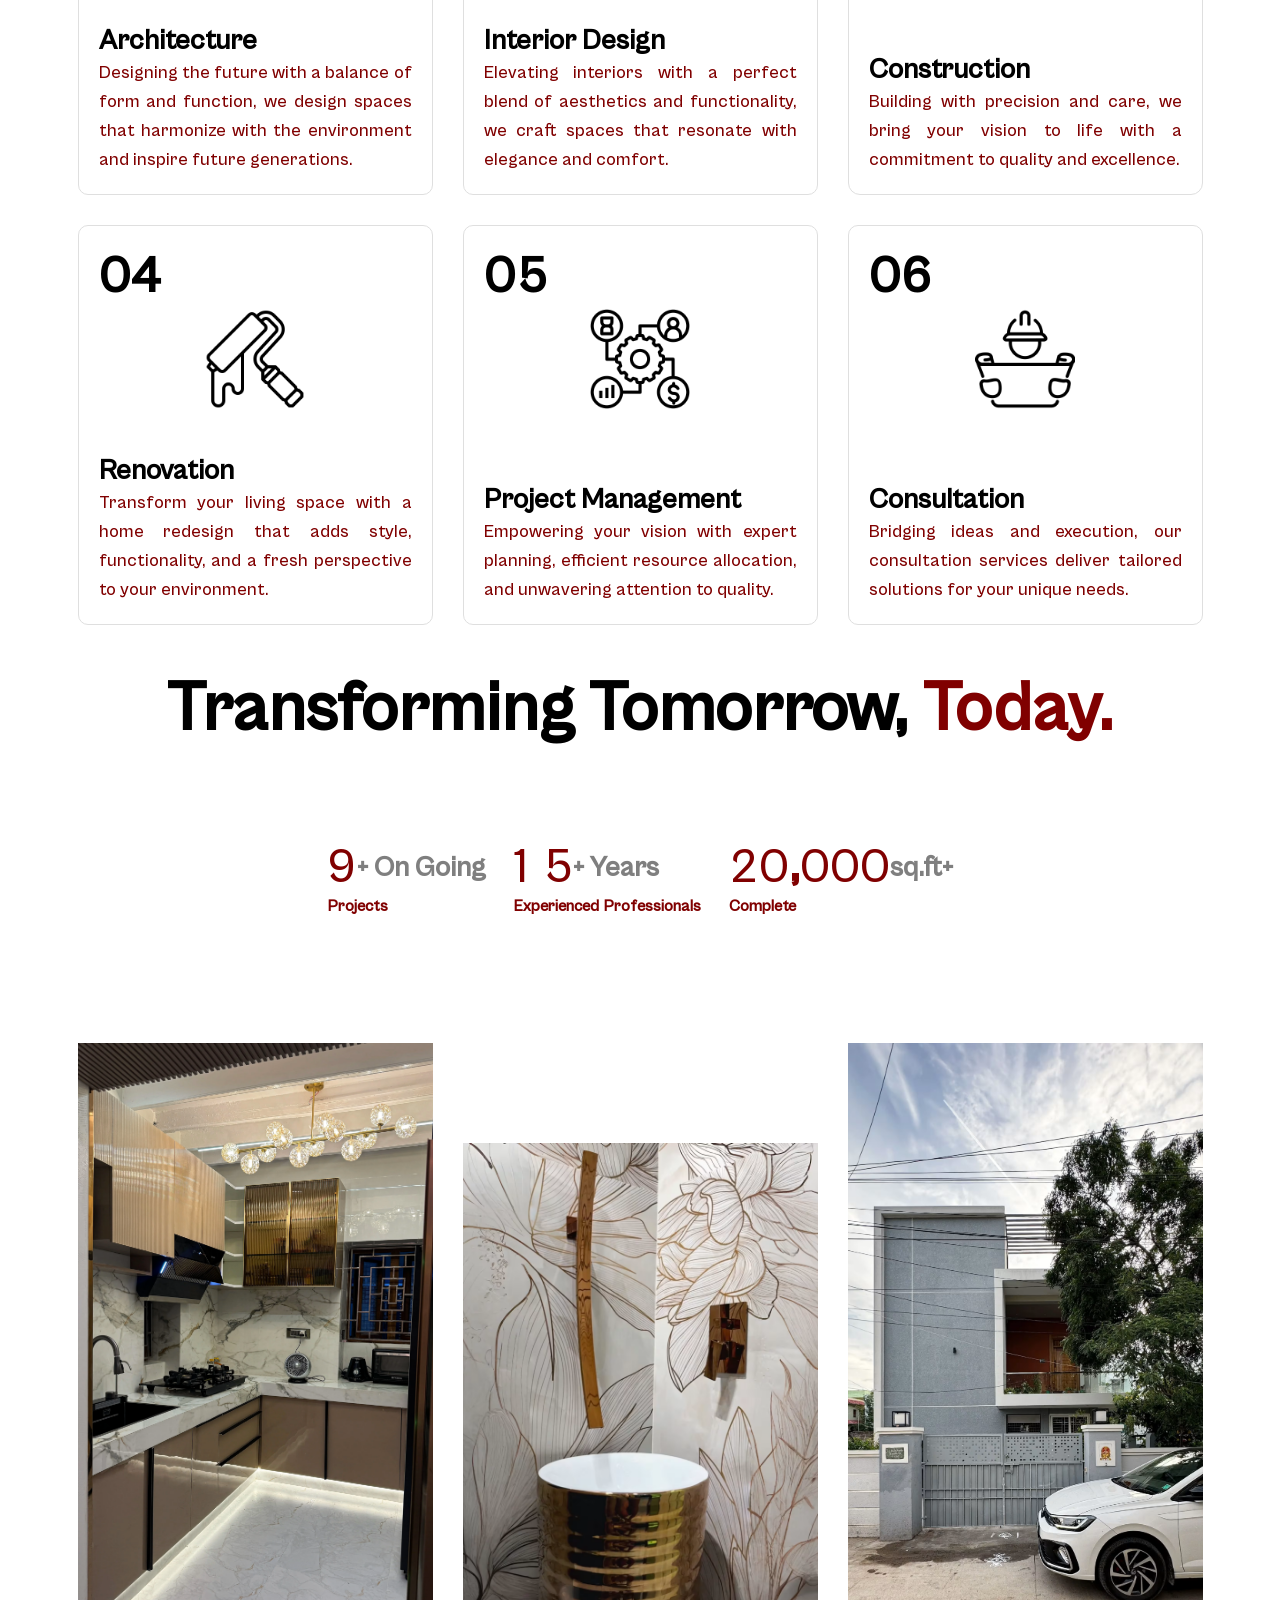
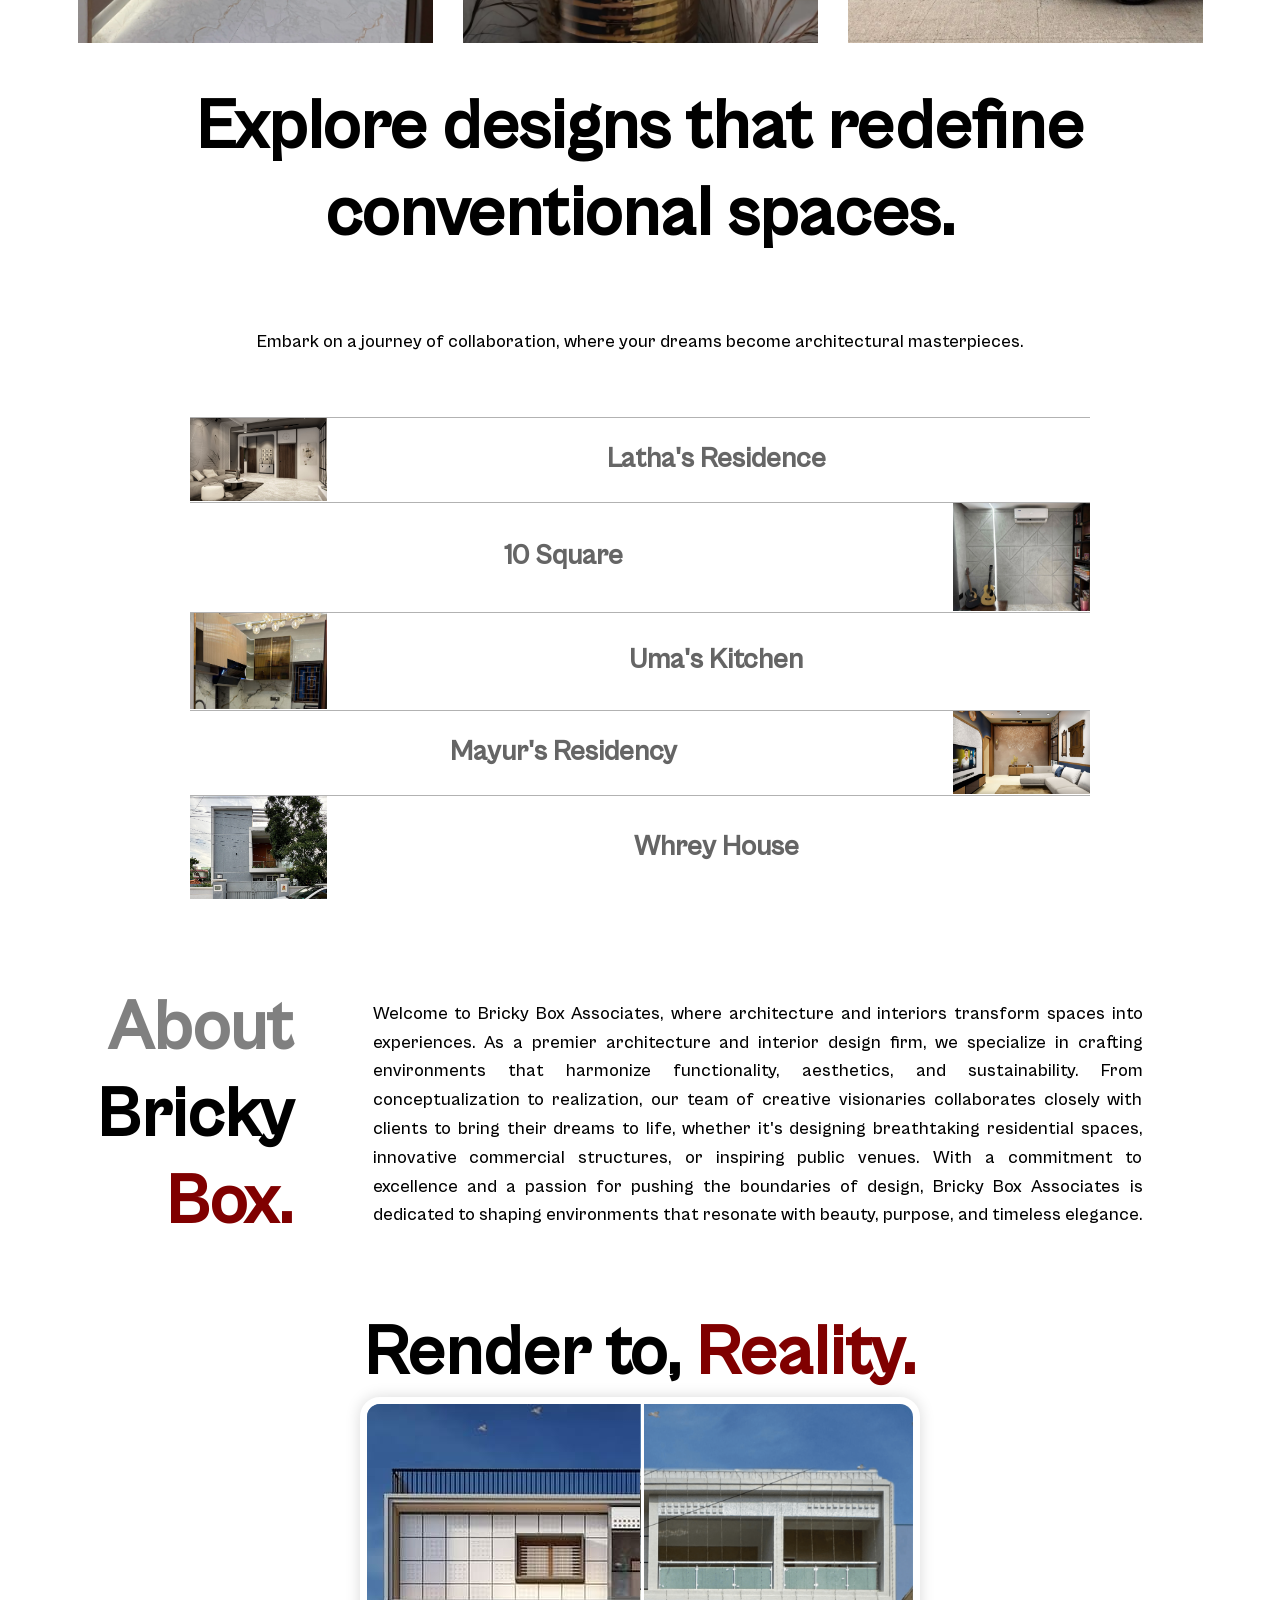
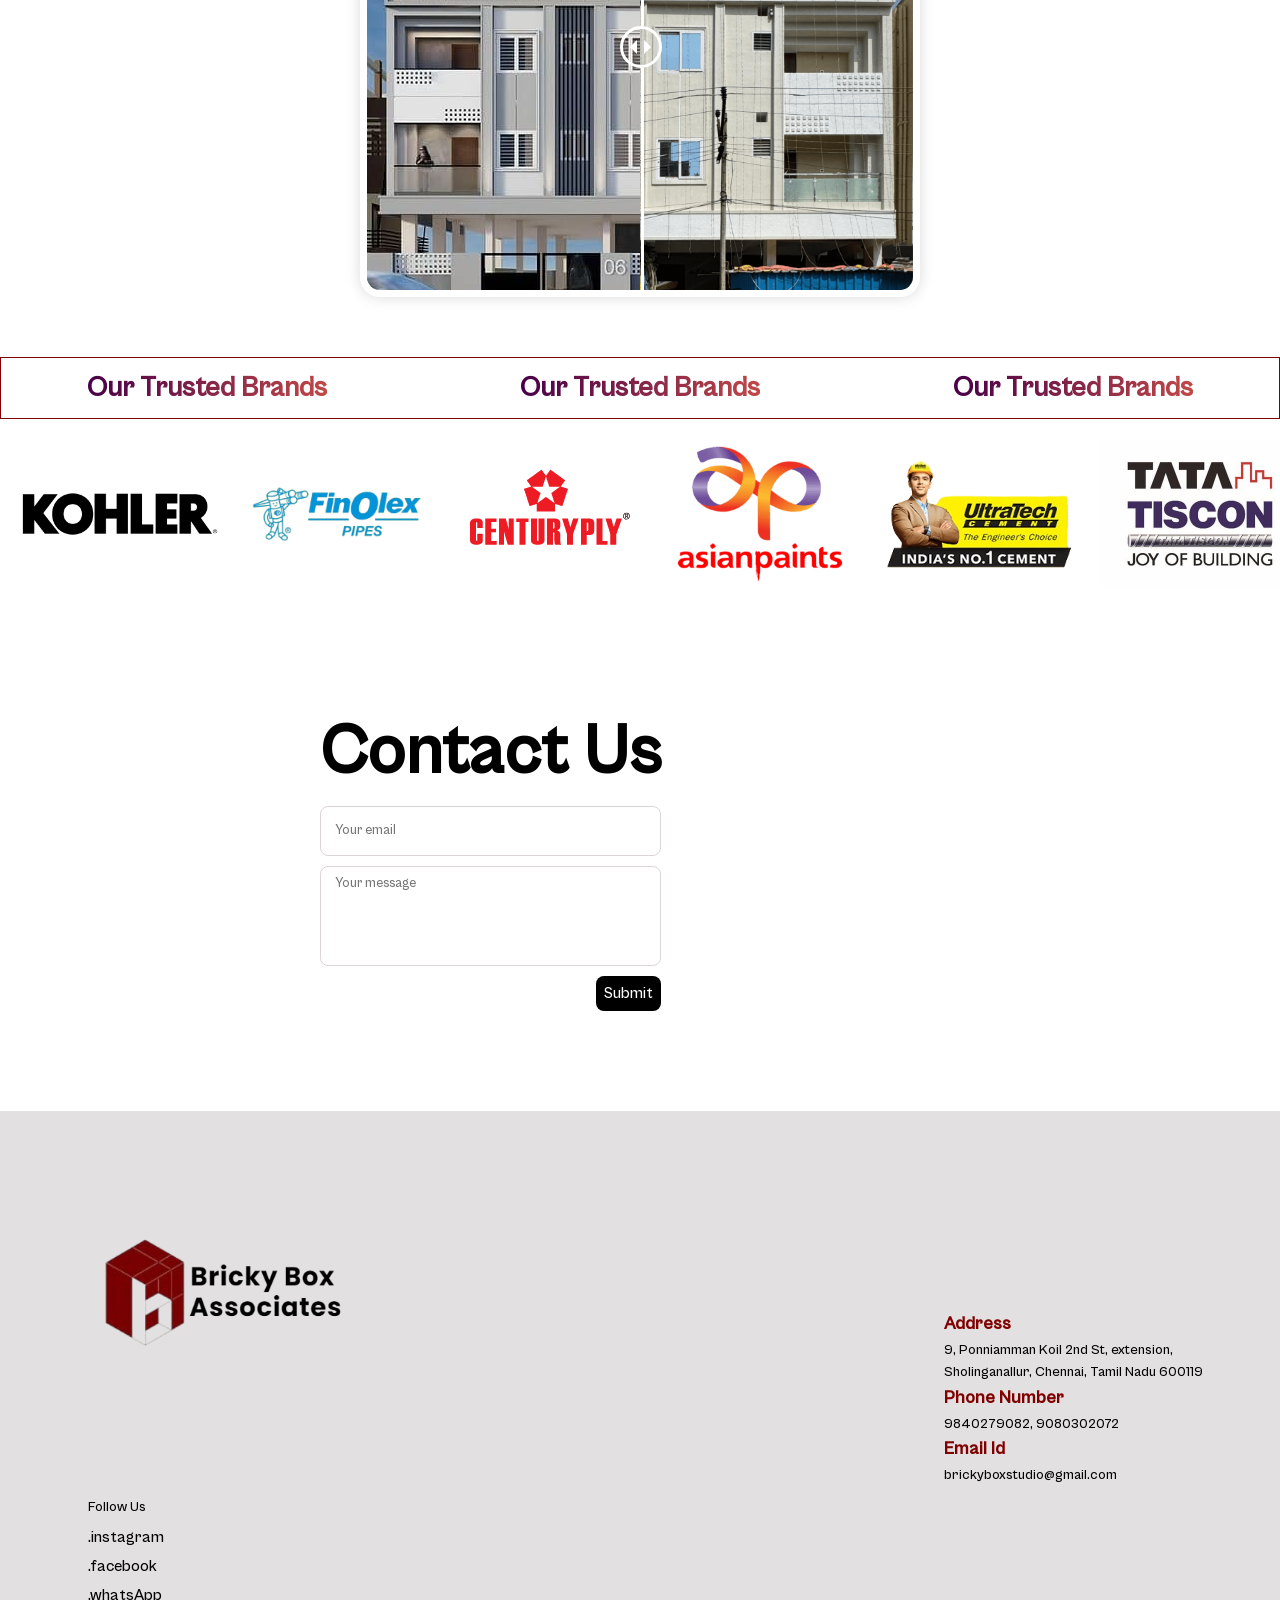
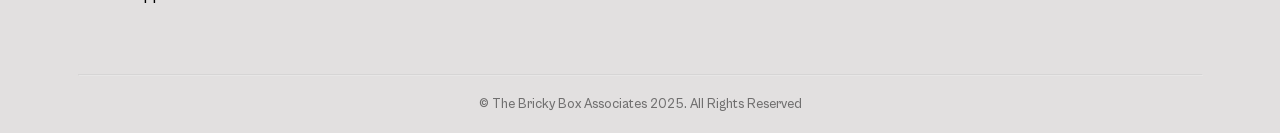
==== commit d5bf94ff: "Changed Project2" ====
--- a/index.html
+++ b/index.html
@@ -405,7 +405,7 @@
                     <a href="Project3.html"><div class="showcase wow animate__animated animate__fadeInUp">
                         <div class="row">
                             <div class="col-md-2">
-                                <img src="images/UmasKitchen/nextbanner.JPG" alt="">
+                                <img src="images/UmasKitchen/10.avif" alt="">
                             </div>
                             <div class="col-md-10">
                                 <div class="heading_3">Uma's Kitchen</div>
@@ -425,7 +425,7 @@
                     <a href="Project5.html"><div class="showcase wow animate__animated animate__fadeInUp">
                         <div class="row">
                             <div class="col-md-2">
-                                <img src="images/WhreyHouse/banner.JPG" alt="">
+                                <img src="images/WhreyHouse/1b.JPG" alt="">
                             </div>
 
                             <div class="col-md-10">
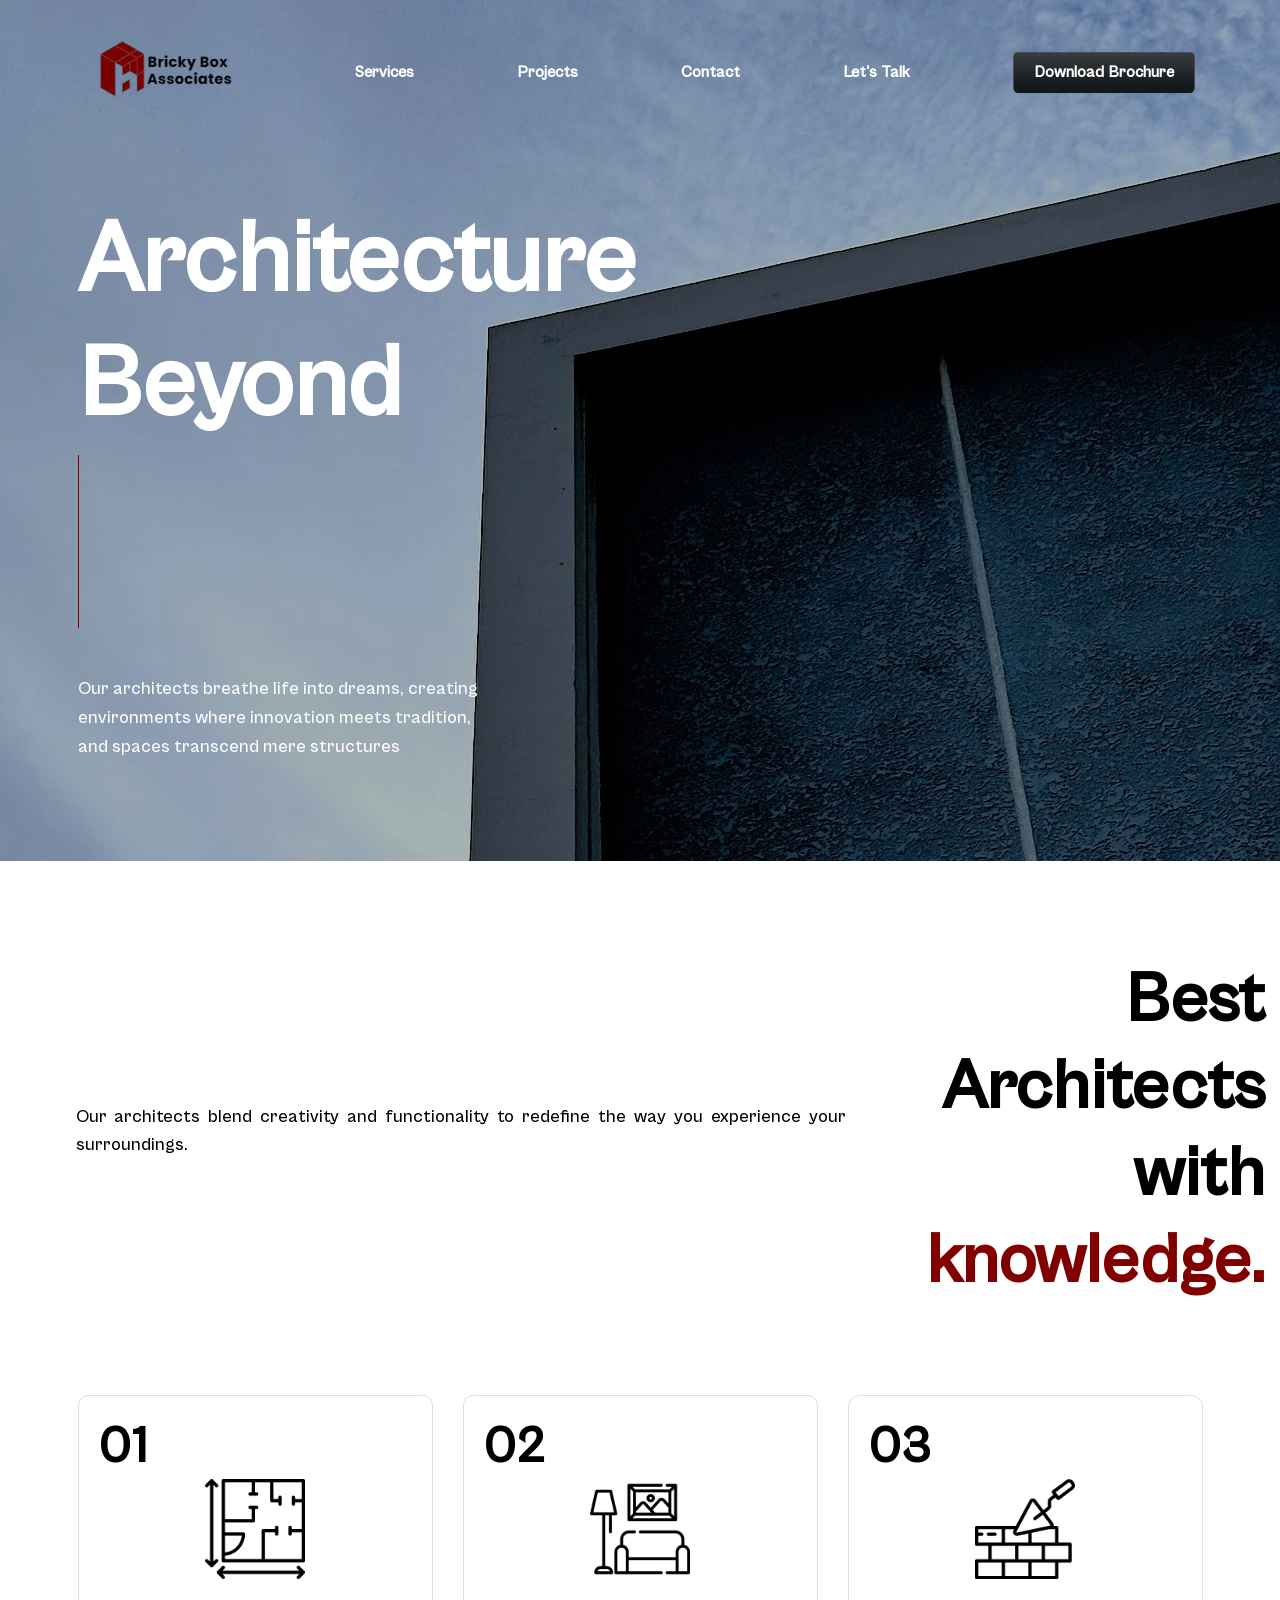
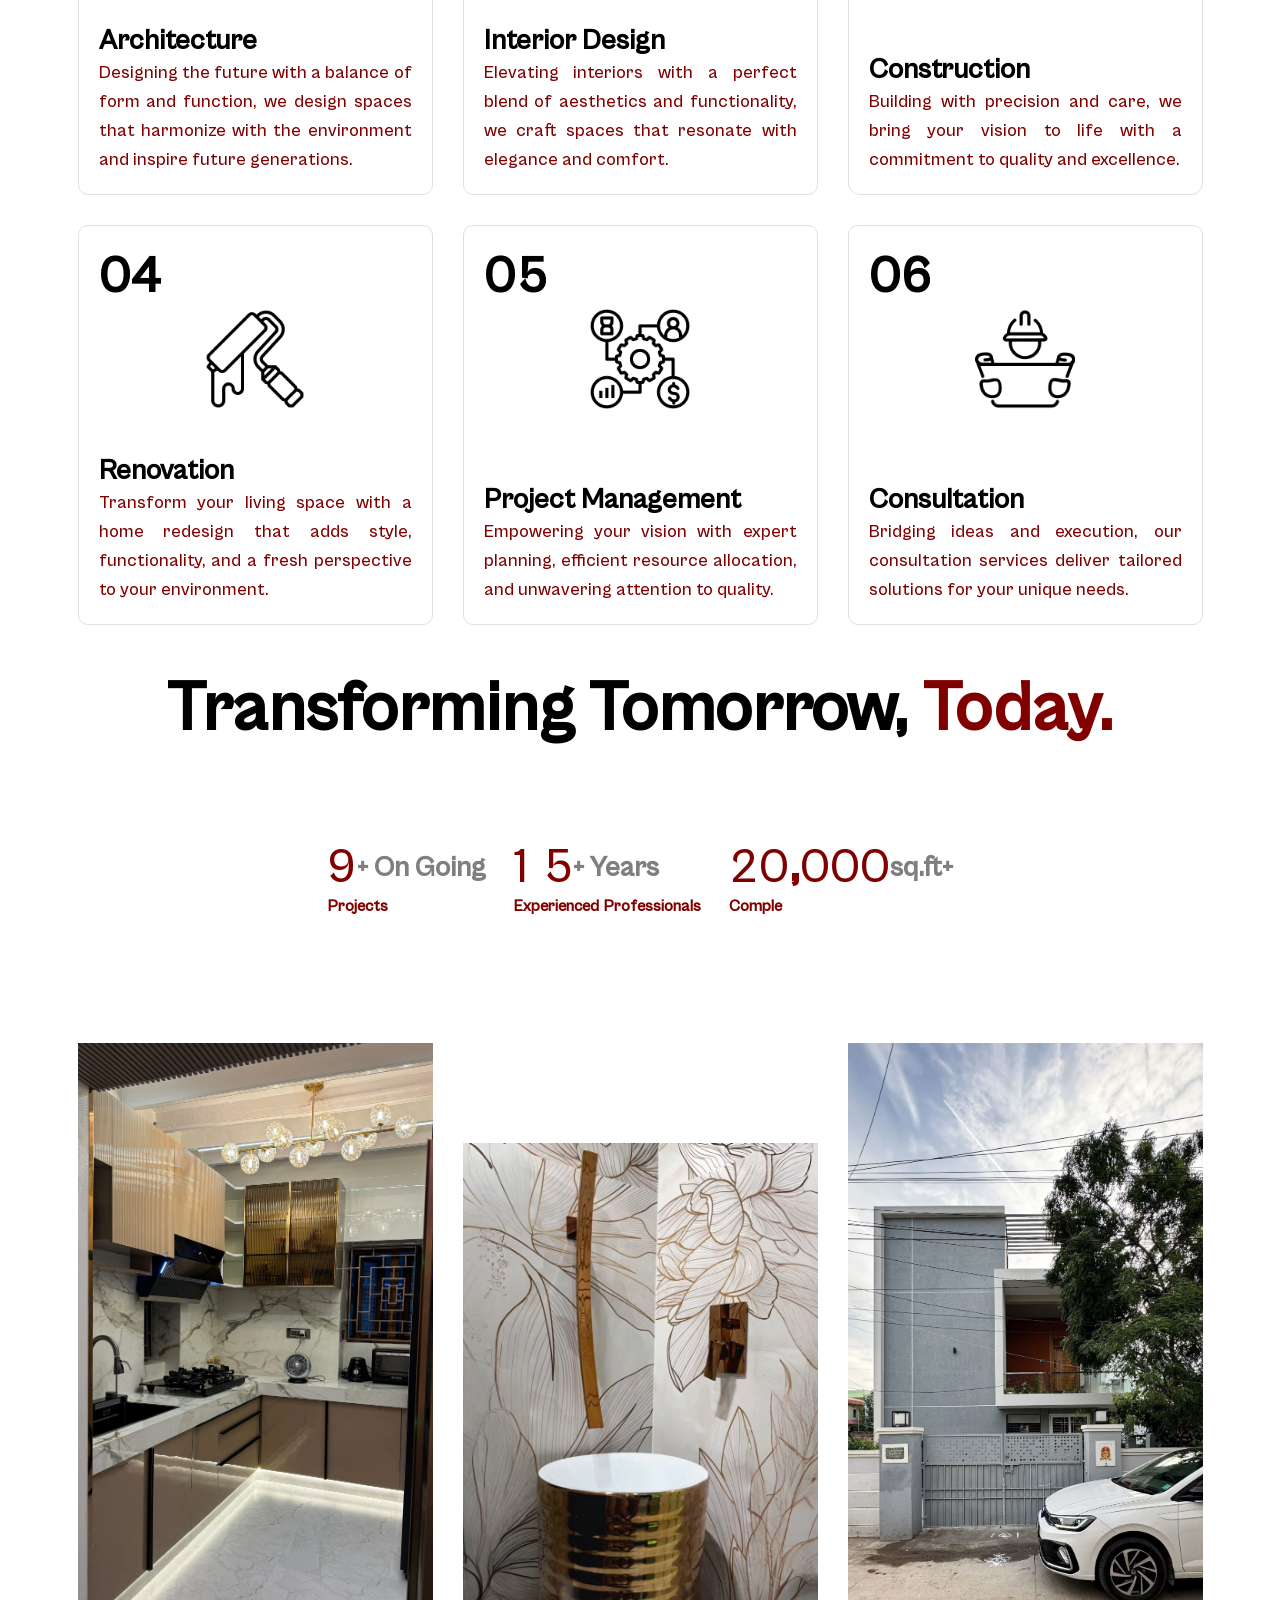
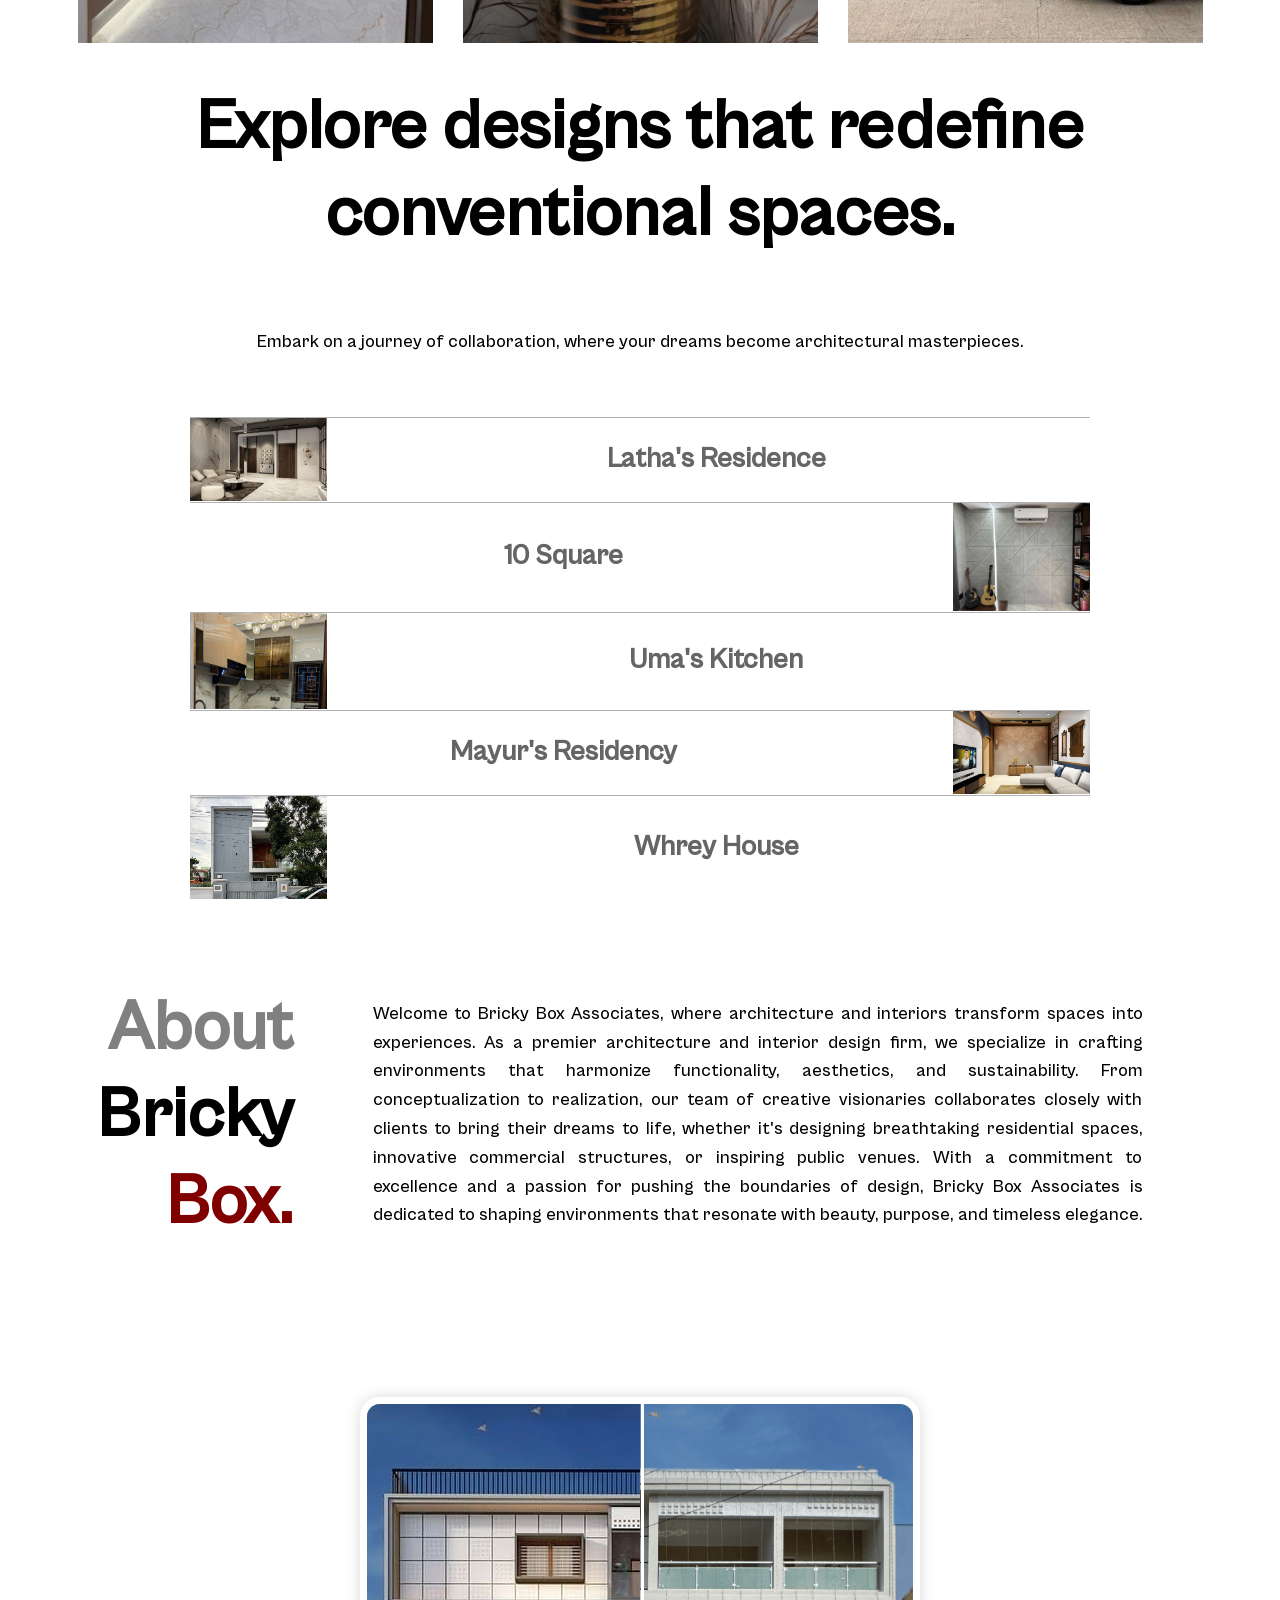
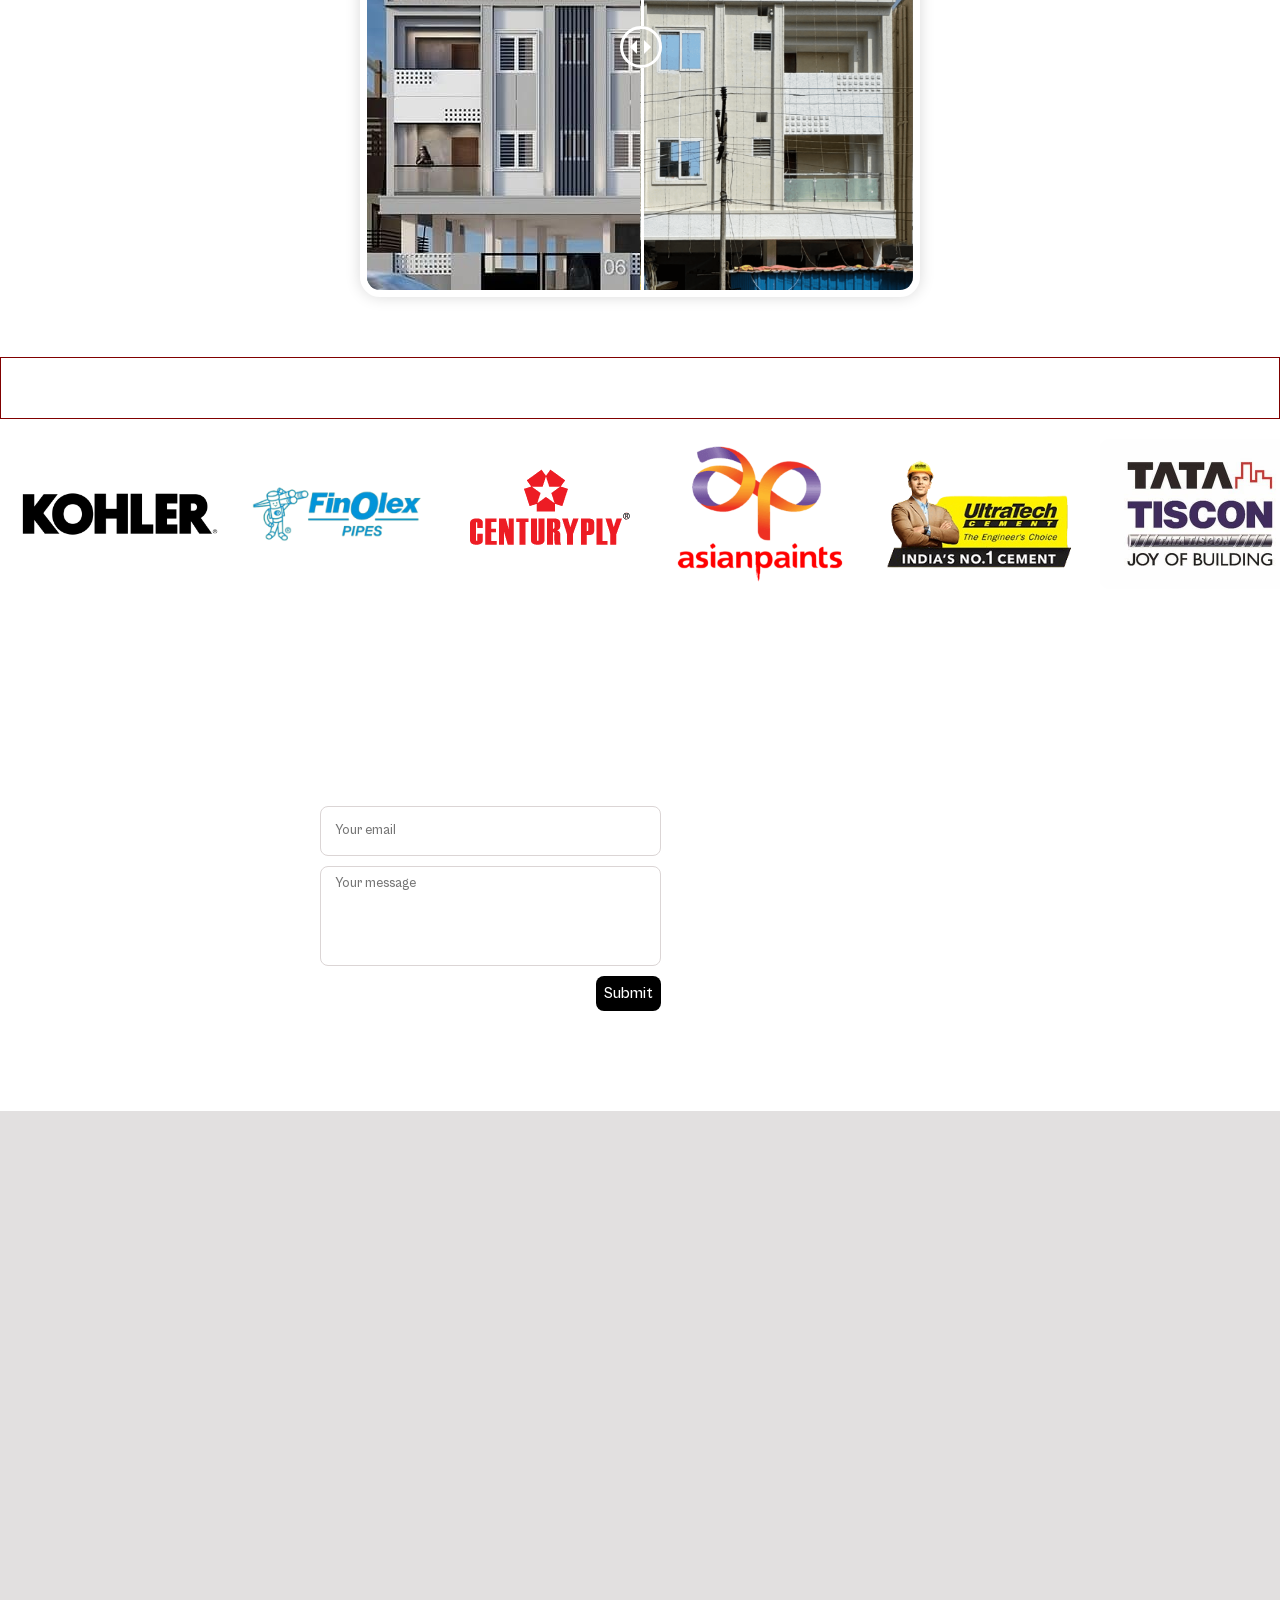
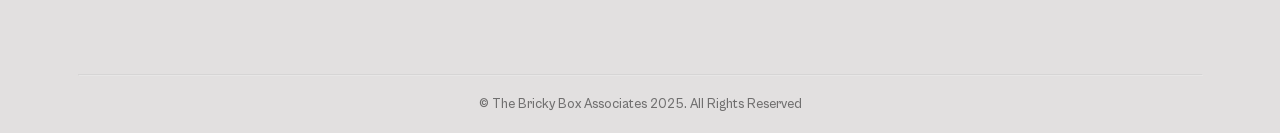
==== commit eaa9f274: "Changed Project2" ====
--- a/index.html
+++ b/index.html
@@ -350,7 +350,7 @@
                     </div>
                     <div class="stat">
                         <div class="ratings heading_3"><span class="odometer" data-value="20000">0</span>sq.ft+</div>
-                        <span>Complete</span>
+                        <span>Comple</span>
                     </div>
                 </div>
                 <div class="row g-5">
--- a/style.css
+++ b/style.css
@@ -489,6 +489,17 @@
   align-items: center;
 }
 
+
+@media (max-width: 768px) {
+  .stats .heading_3 span {
+    font-family: "heading";
+    font-size: 4.0rem !important;
+    font-weight: bold;
+  }
+}
+
+
+
 .stats .heading_3 span {
   font-family: "heading";
   font-size: 4.8rem;
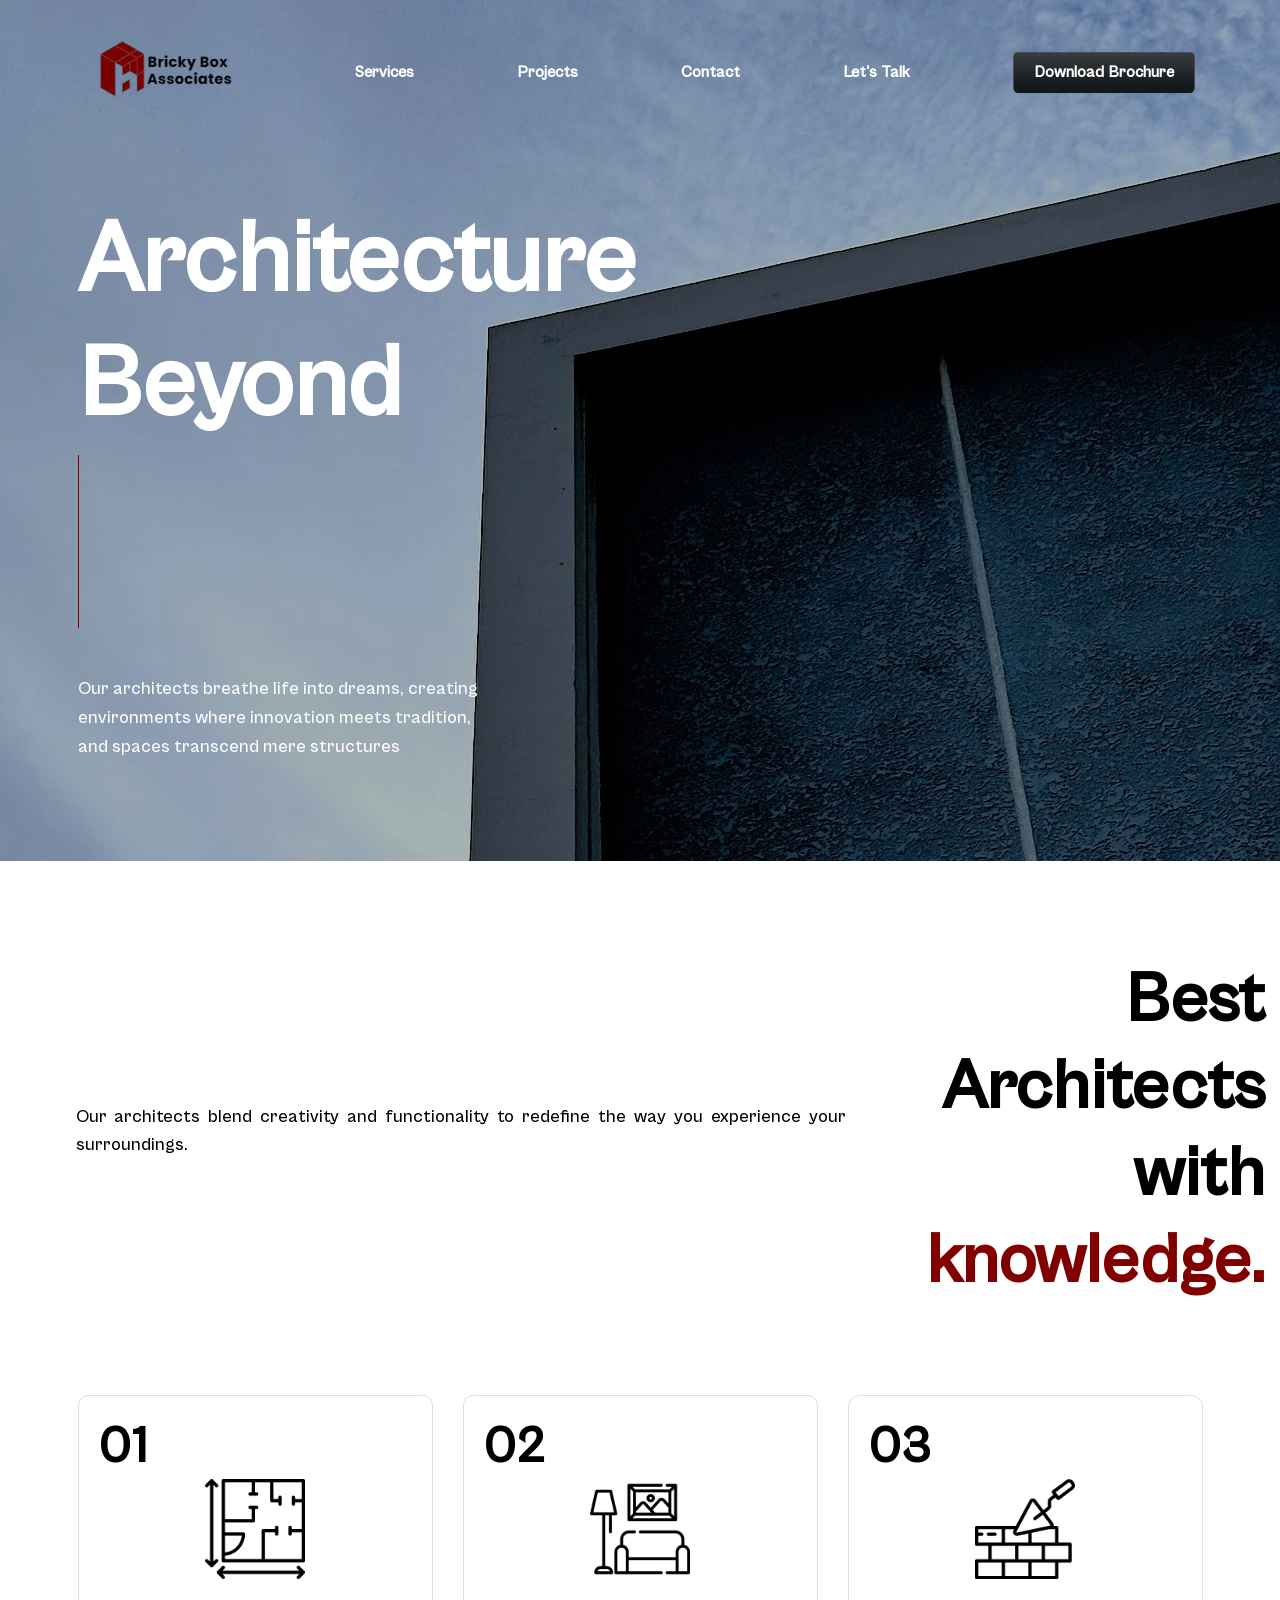
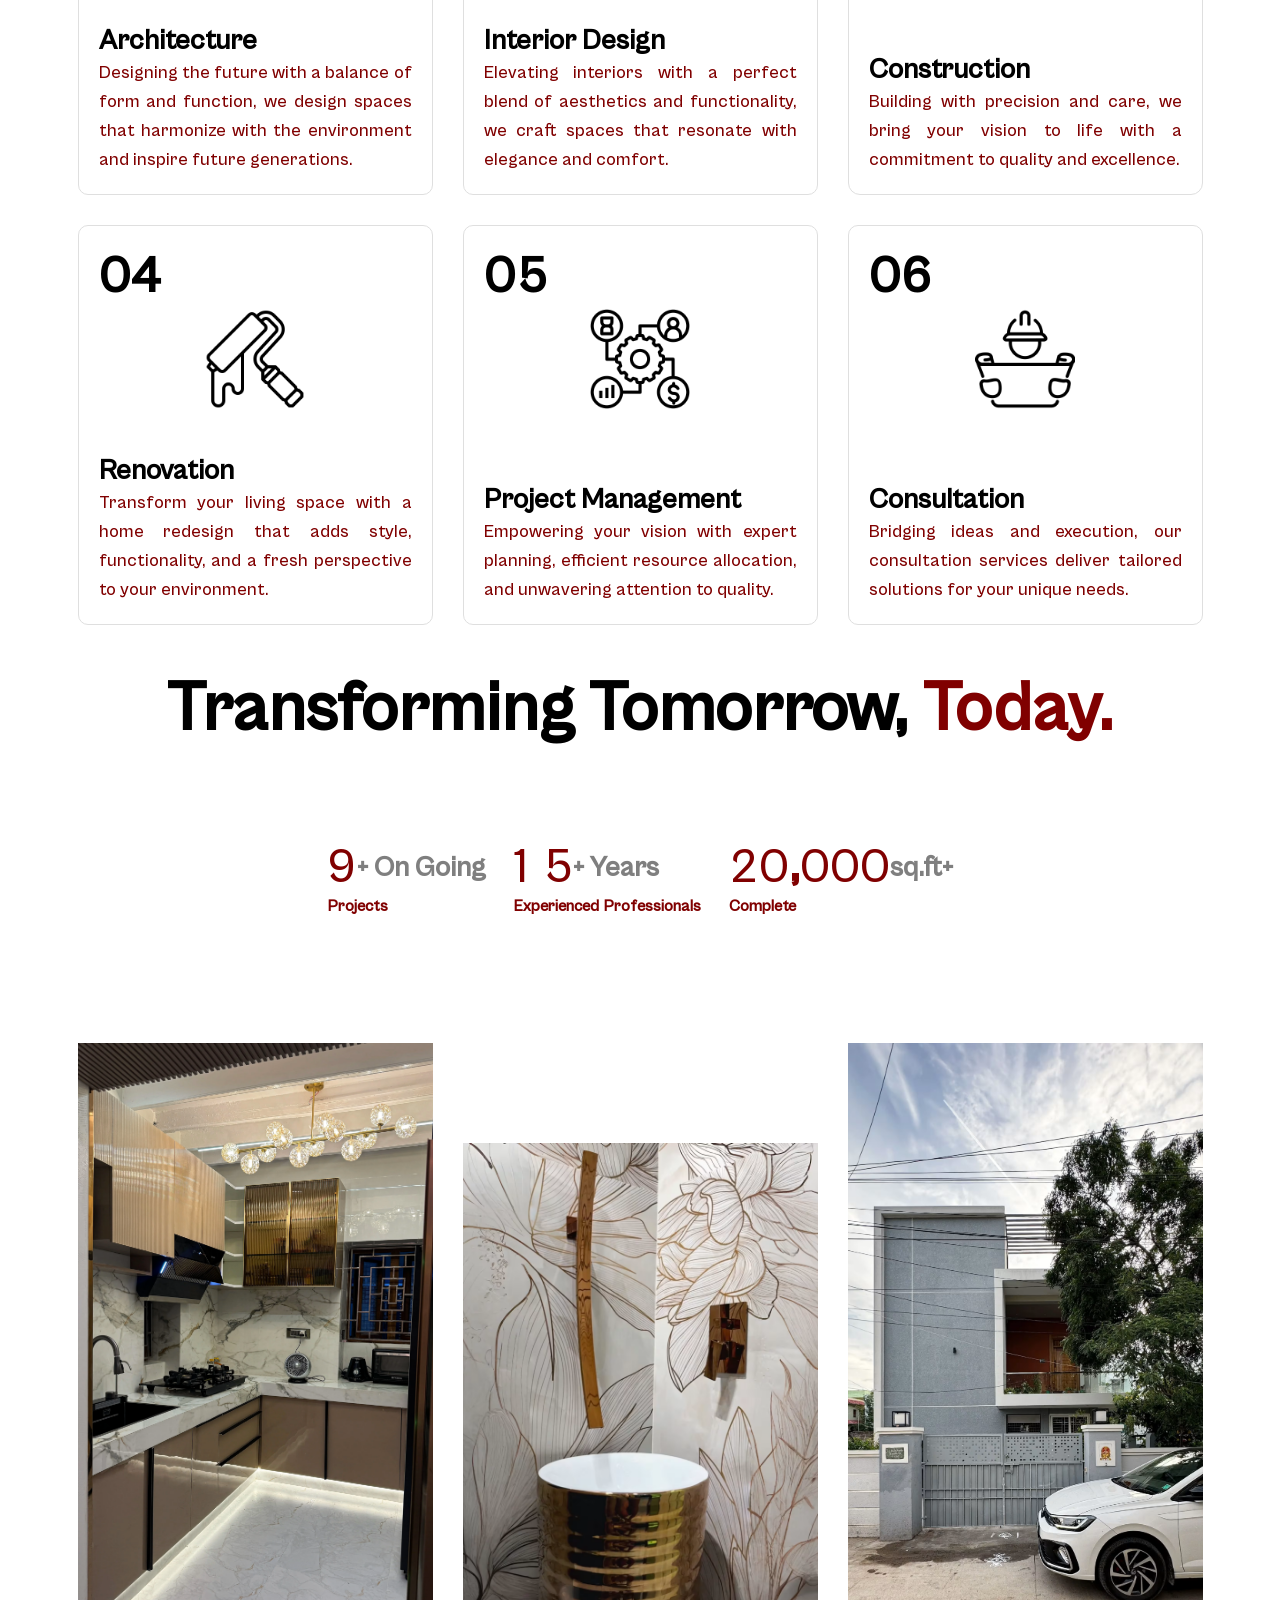
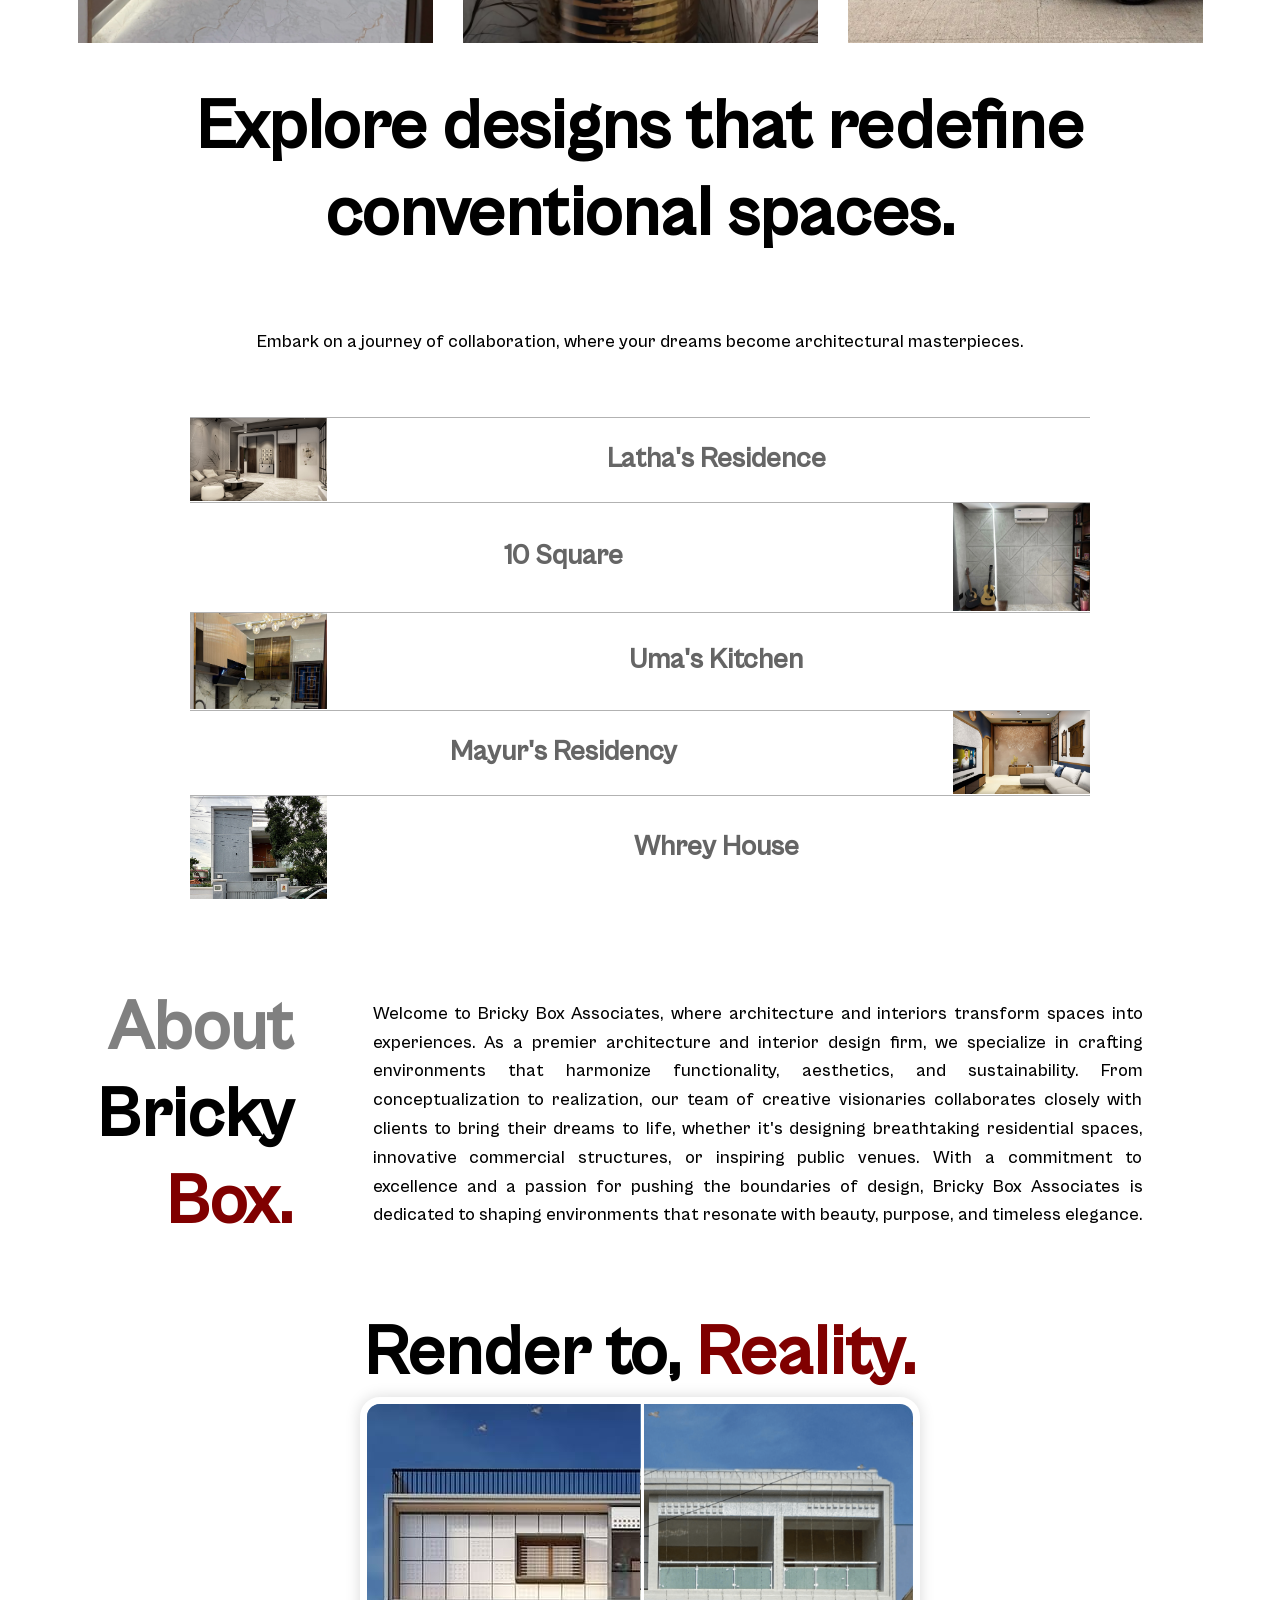
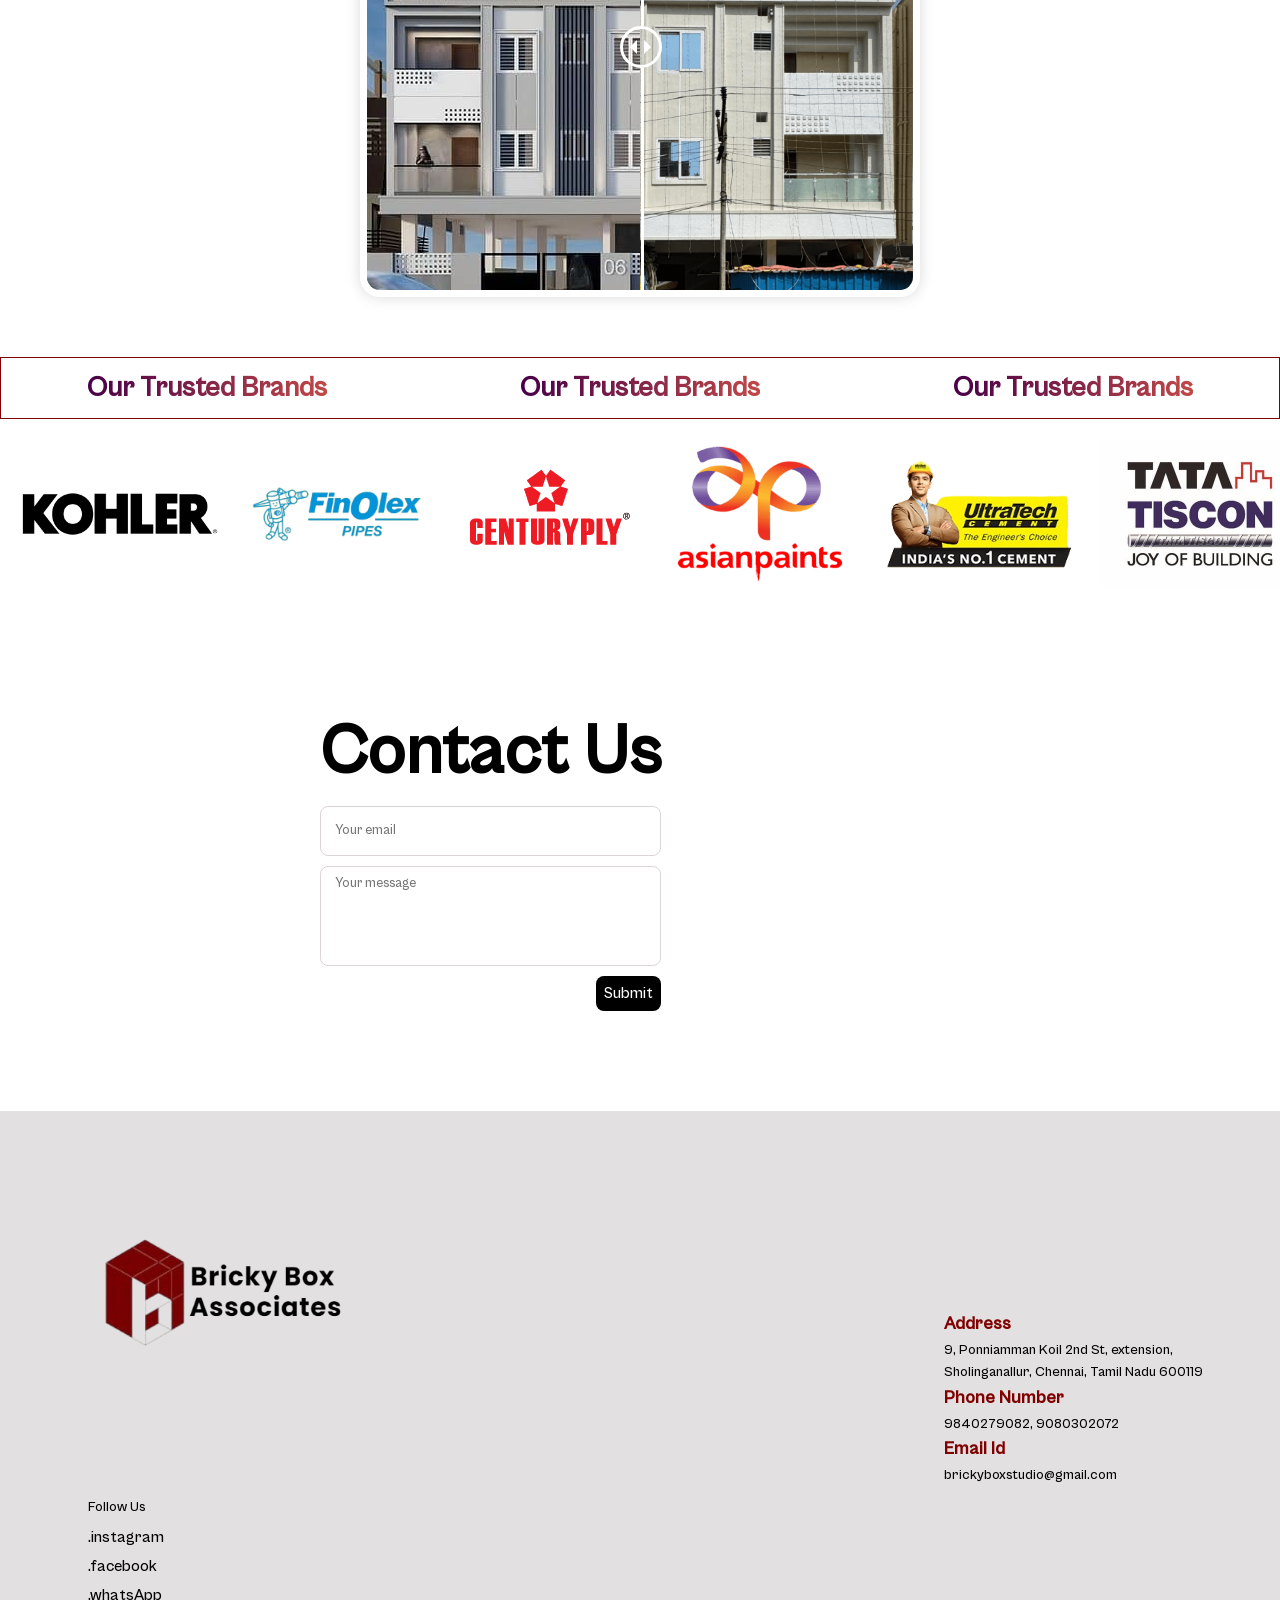
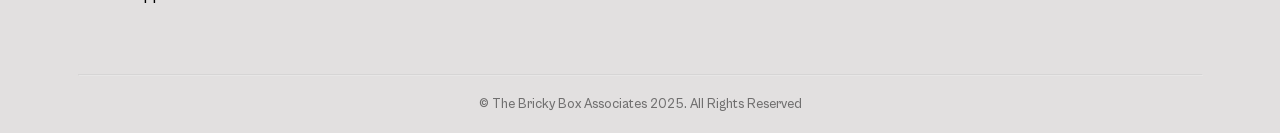
==== commit e4922ddc: "Changed Project2" ====
--- a/index.html
+++ b/index.html
@@ -350,7 +350,7 @@
                     </div>
                     <div class="stat">
                         <div class="ratings heading_3"><span class="odometer" data-value="20000">0</span>sq.ft+</div>
-                        <span>Comple</span>
+                        <span>Complete</span>
                     </div>
                 </div>
                 <div class="row g-5">
--- a/style.css
+++ b/style.css
@@ -492,11 +492,11 @@
 
 @media (max-width: 768px) {
   .stats .heading_3 span {
-    font-family: "heading";
-    font-size: 4.0rem !important;
+    font-size: 3.5rem !important; /* Reduce size for mobile */
     font-weight: bold;
   }
 }
+
 
 
 
@@ -570,6 +570,16 @@
   margin-inline: auto; */
   transition: 0.3s ease;
 }
+@media (min-width: 769px) { /* Apply effect only for desktop */
+  .showcase img {
+      transition: transform 0.3s ease-in-out;
+  }
+
+  .showcase:hover img {
+      transform: scale(2.5); /* Bring the image forward */
+  }
+}
+
 
 .showcases .showcase .heading_3 {
   height: 100%;
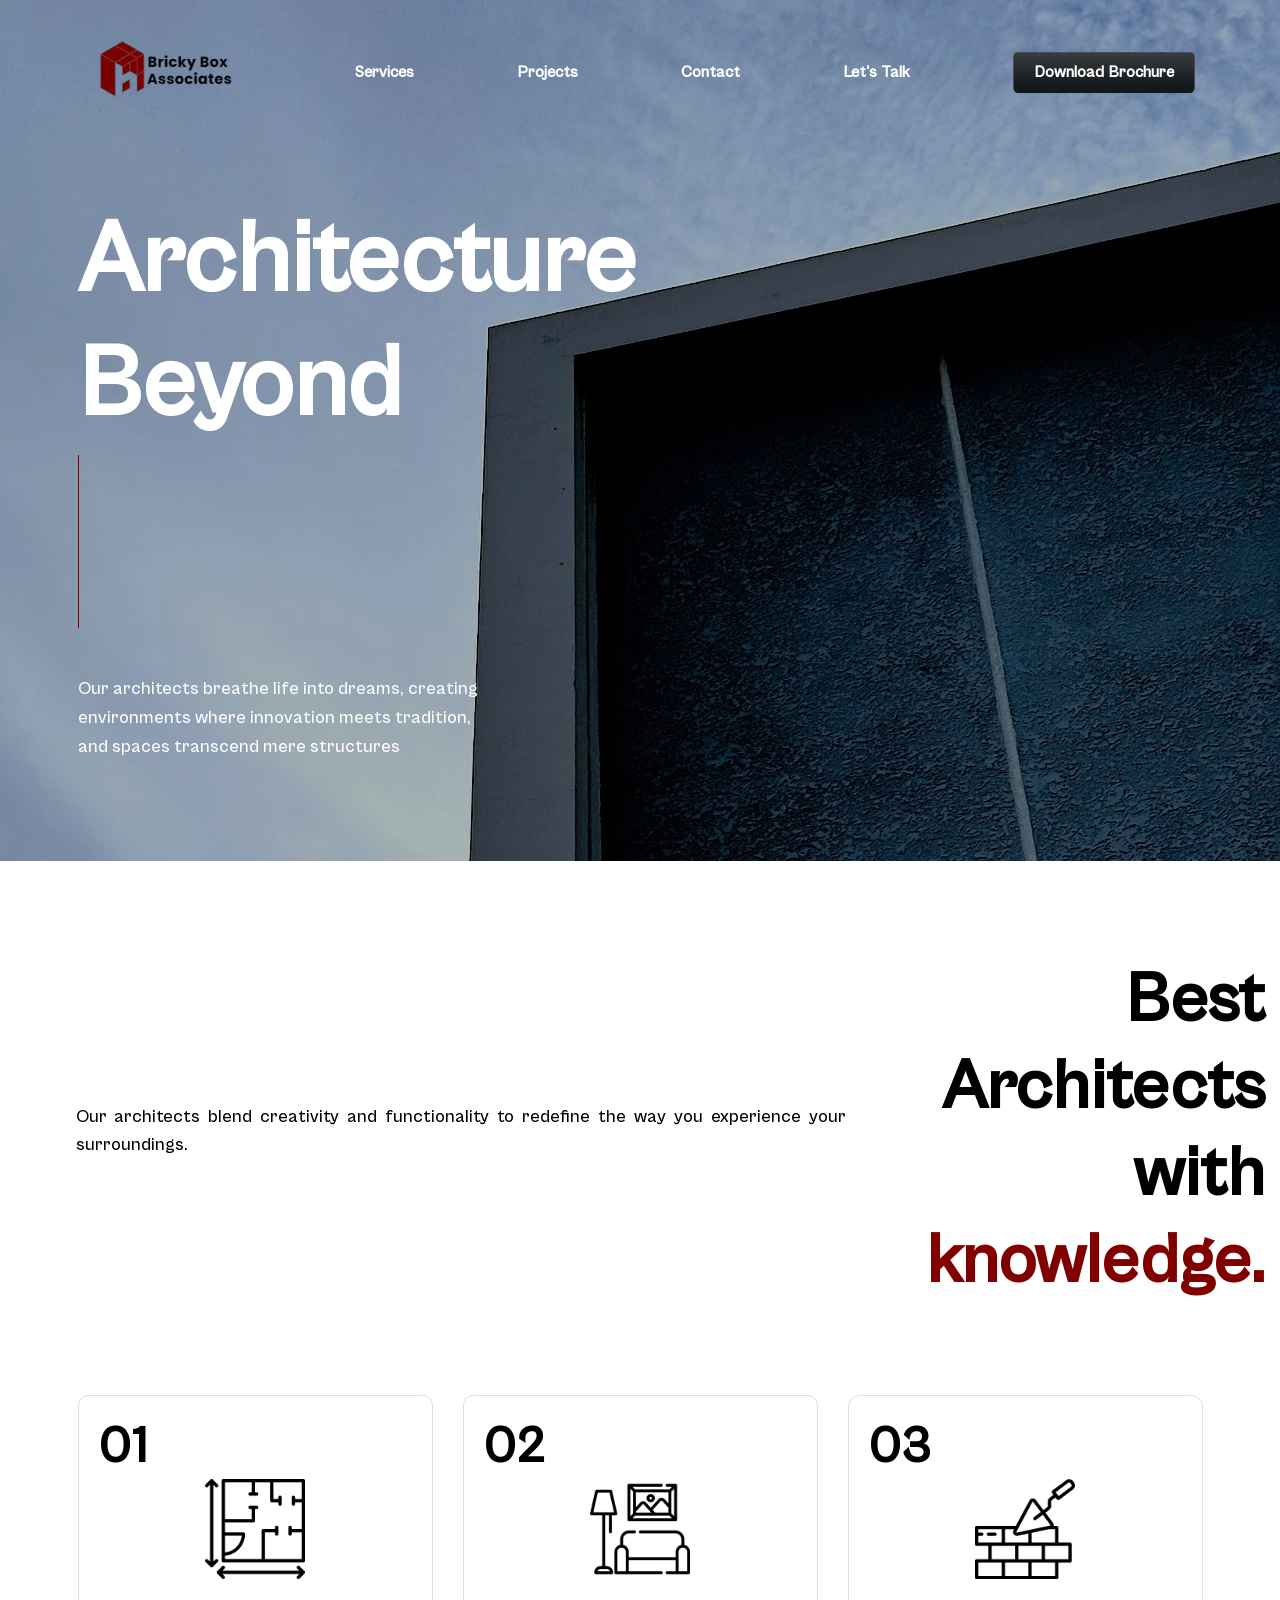
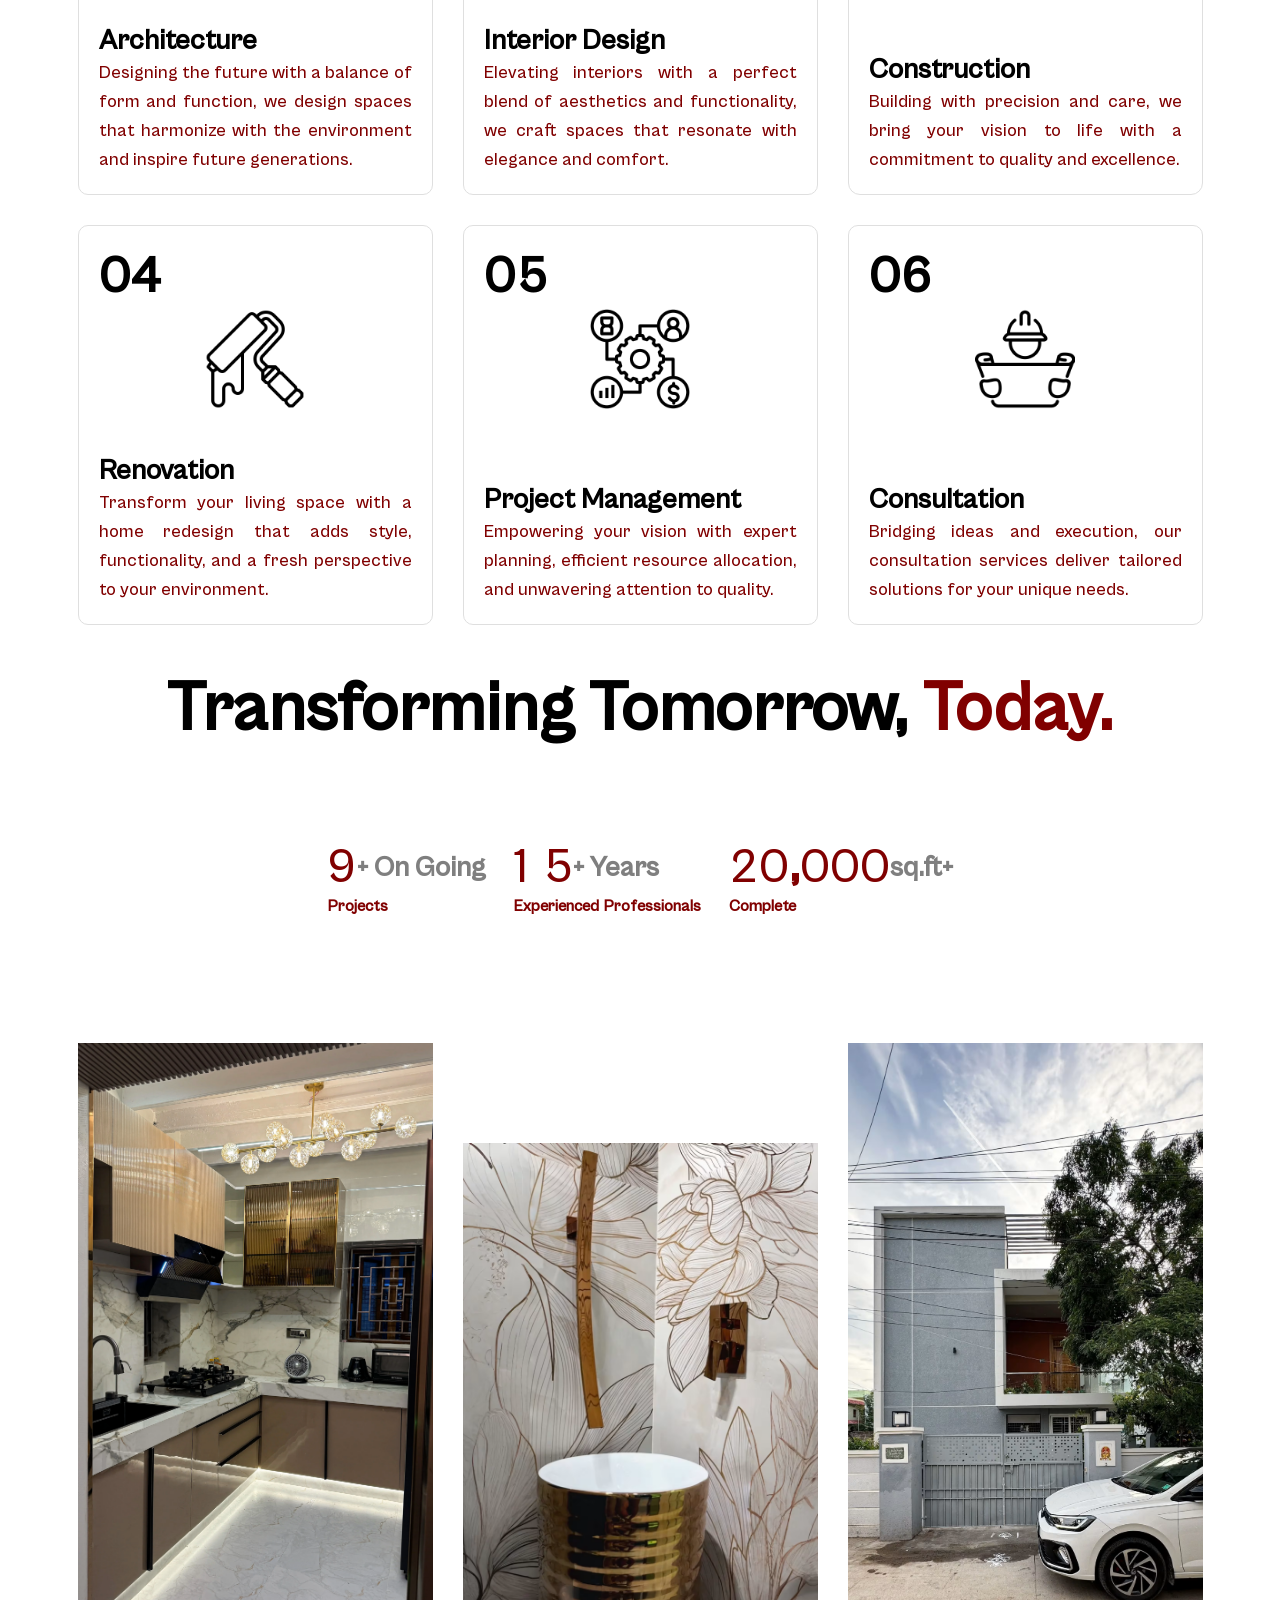
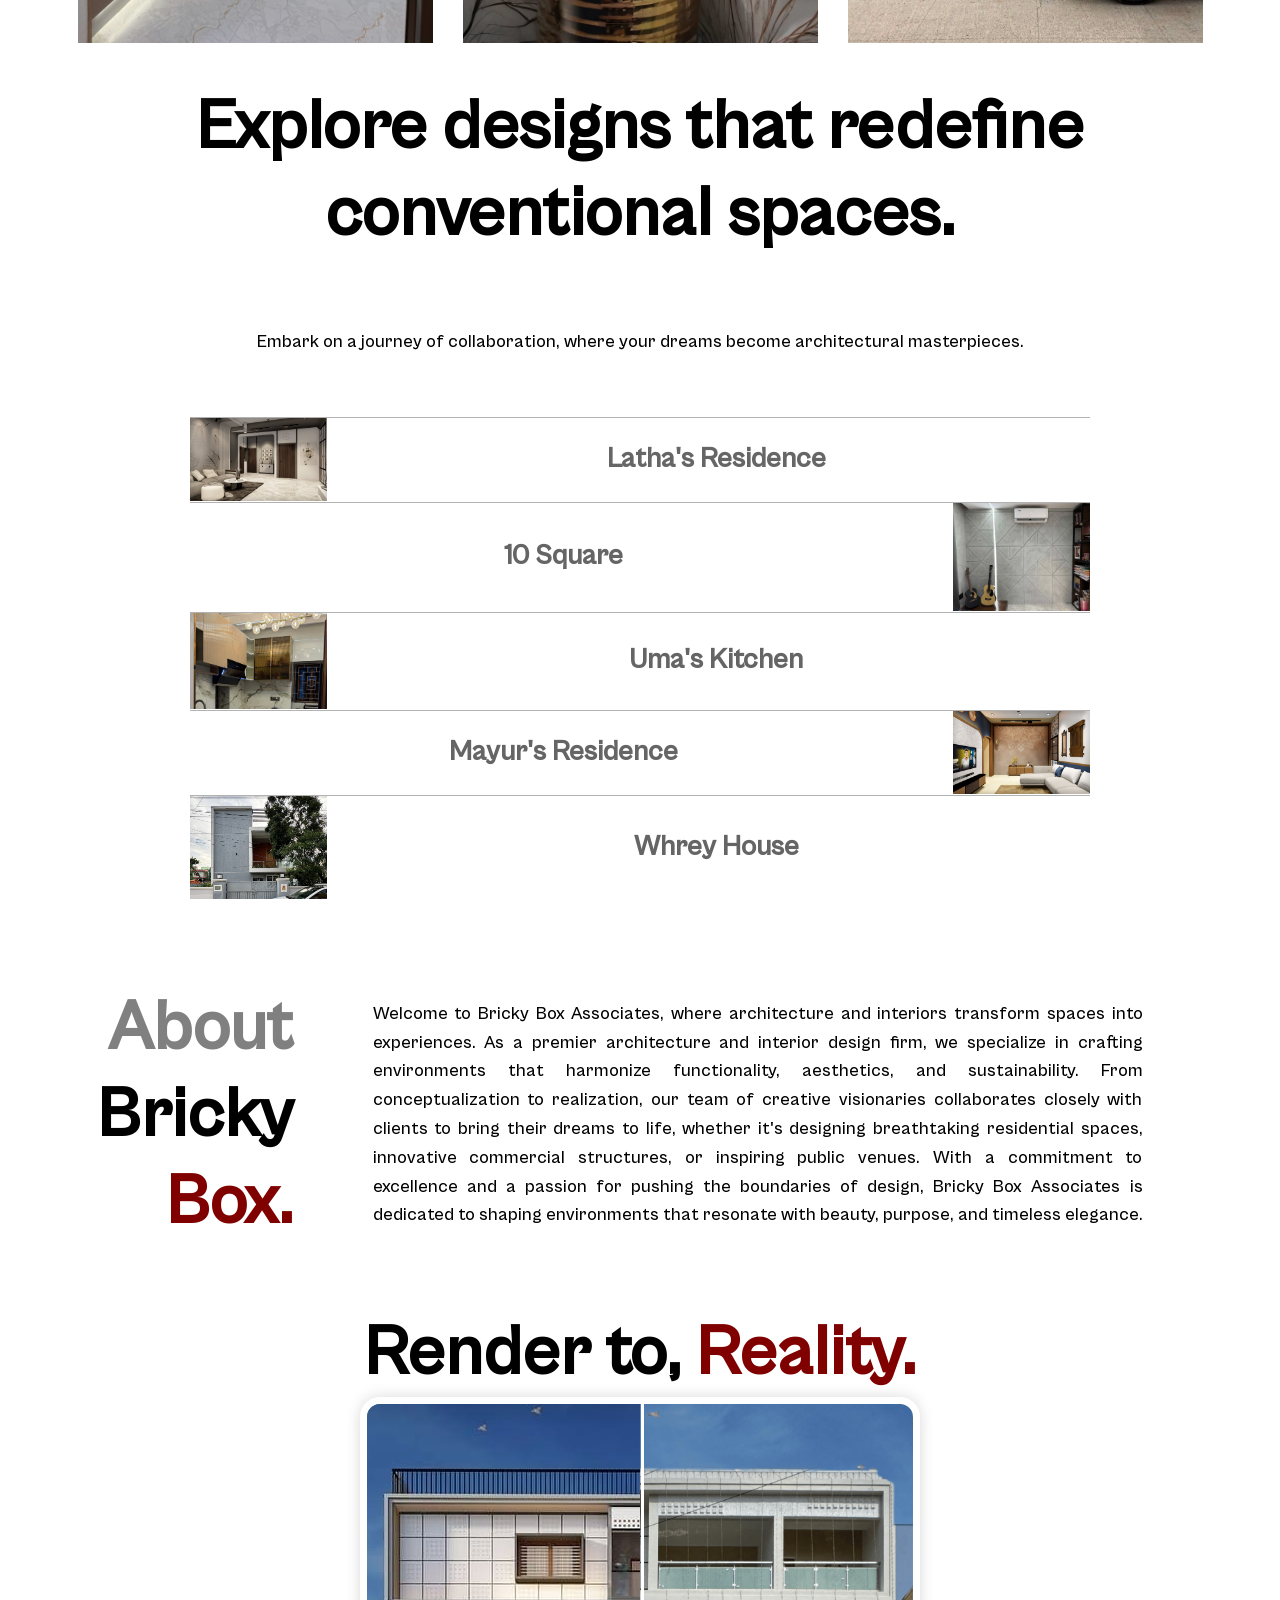
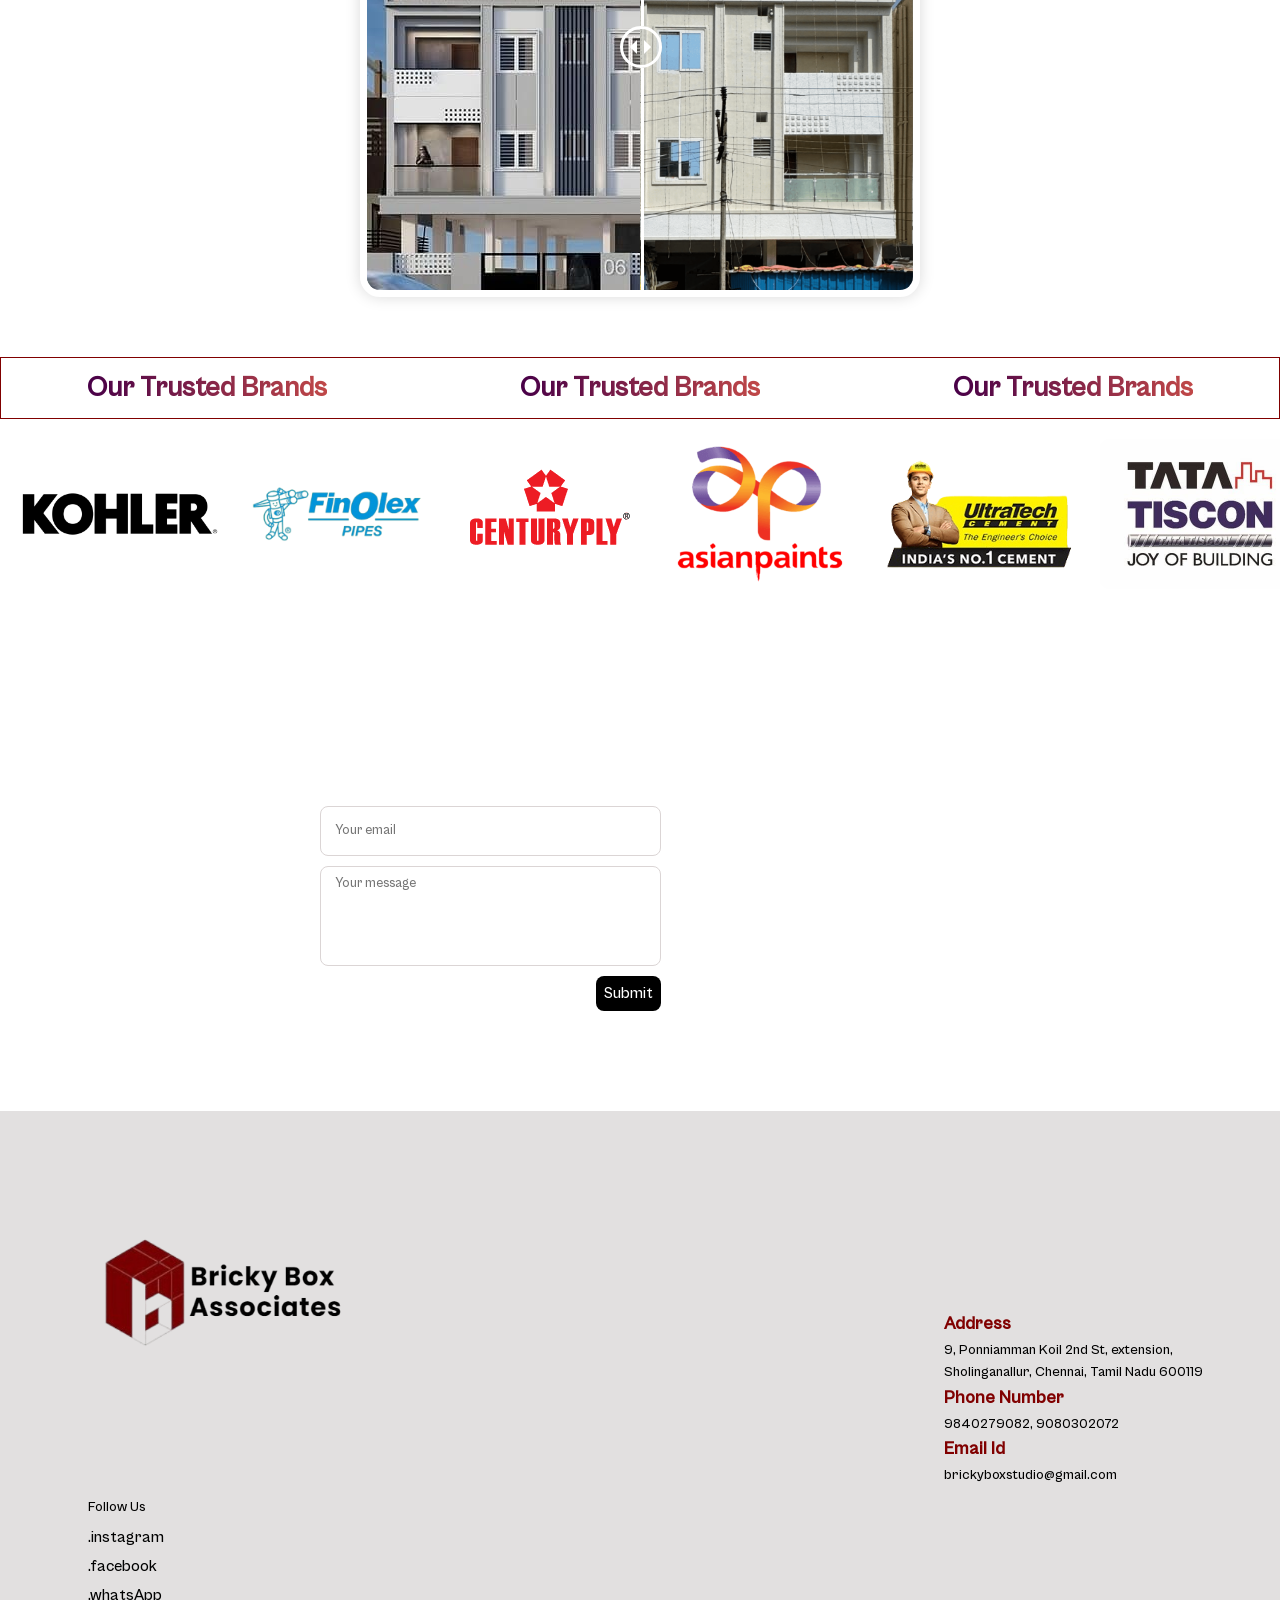
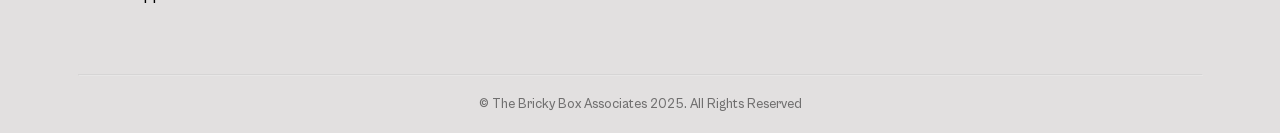
==== commit c8986bad: "Changed Project2" ====
--- a/index.html
+++ b/index.html
@@ -415,7 +415,7 @@
                     <a href="Project4.html"> <div class="showcase wow animate__animated animate__fadeInUp">
                         <div class="row">
                             <div class="col-md-10">
-                                <div class="heading_3">Mayur's  Residency</div>
+                                <div class="heading_3">Mayur's  Residence</div>
                             </div>
                             <div class="col-md-2">
                                 <img src="images/MayurResidency/FINAL RENDER (LIVING ROOM)_14 - Photo.jpg" alt="">
--- a/style.css
+++ b/style.css
@@ -576,7 +576,7 @@
   }
 
   .showcase:hover img {
-      transform: scale(2.5); /* Bring the image forward */
+      transform: scale(2); /* Bring the image forward */
   }
 }
 
